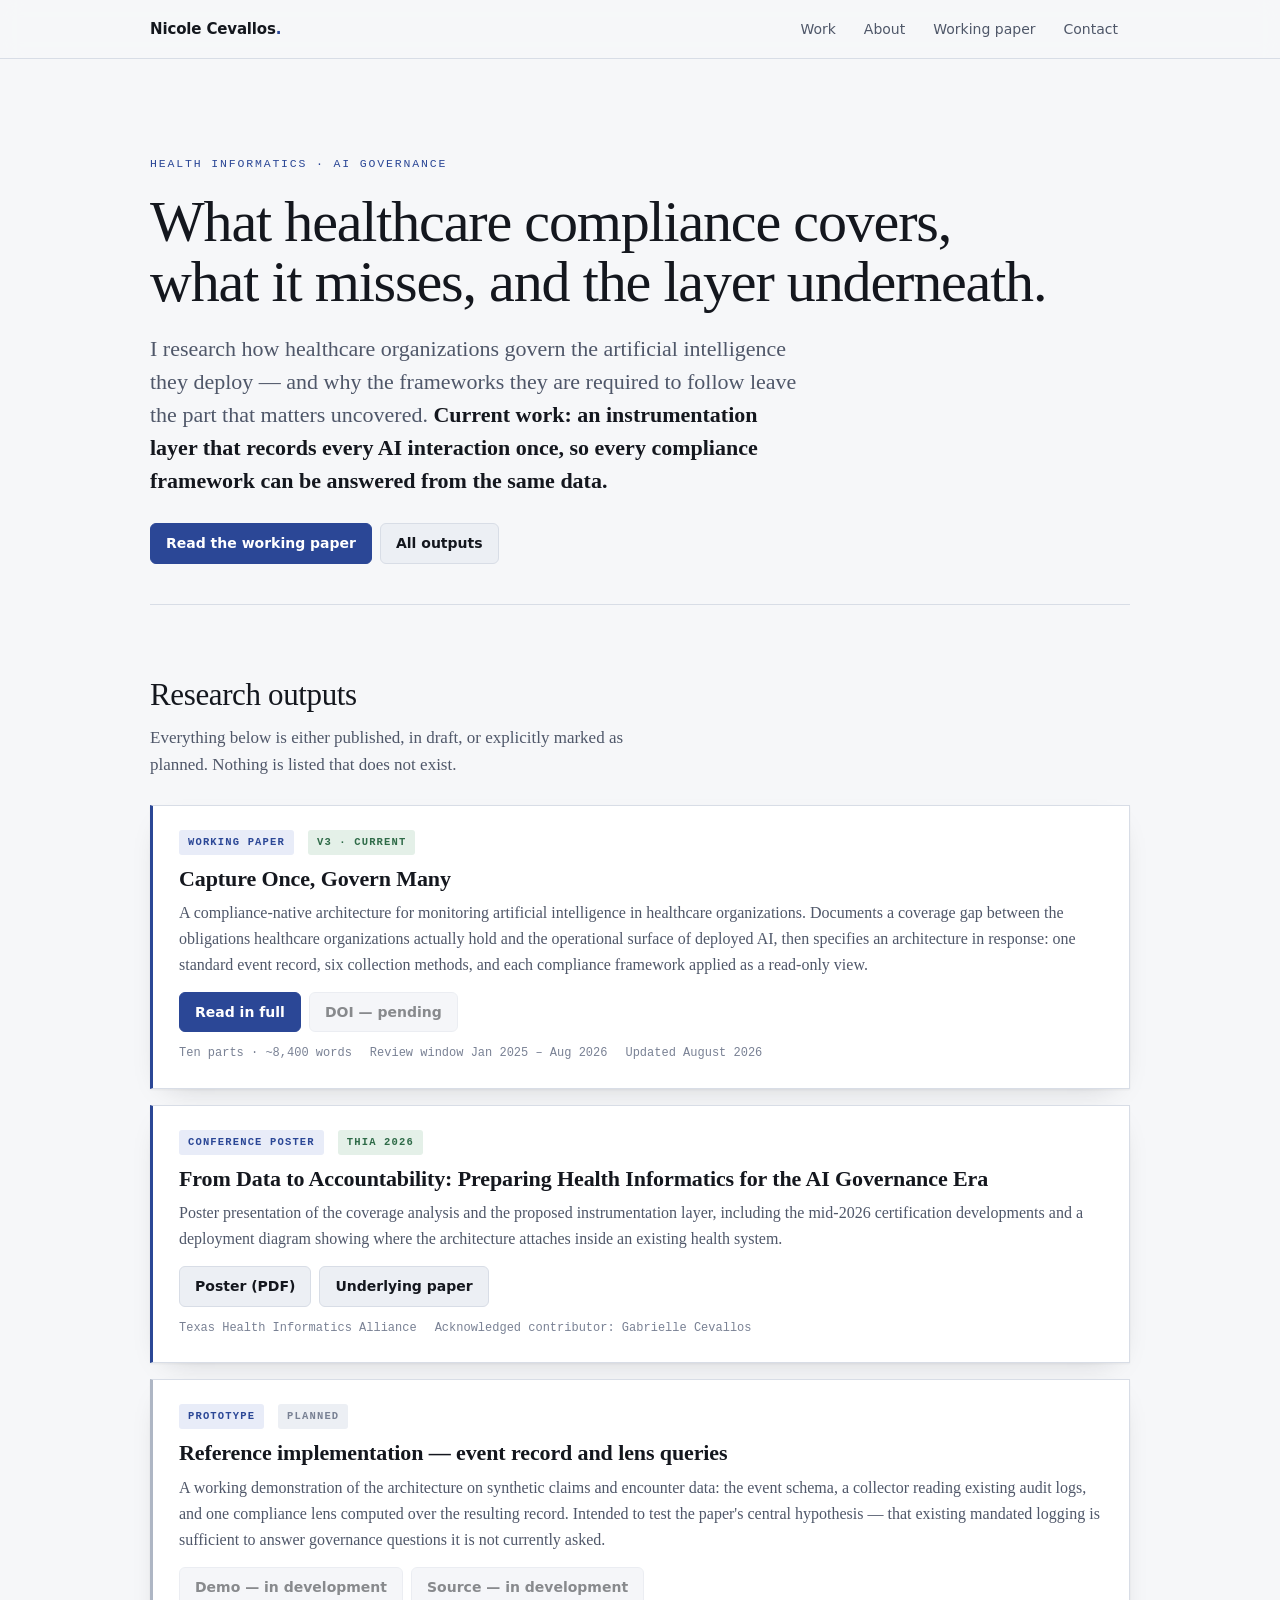
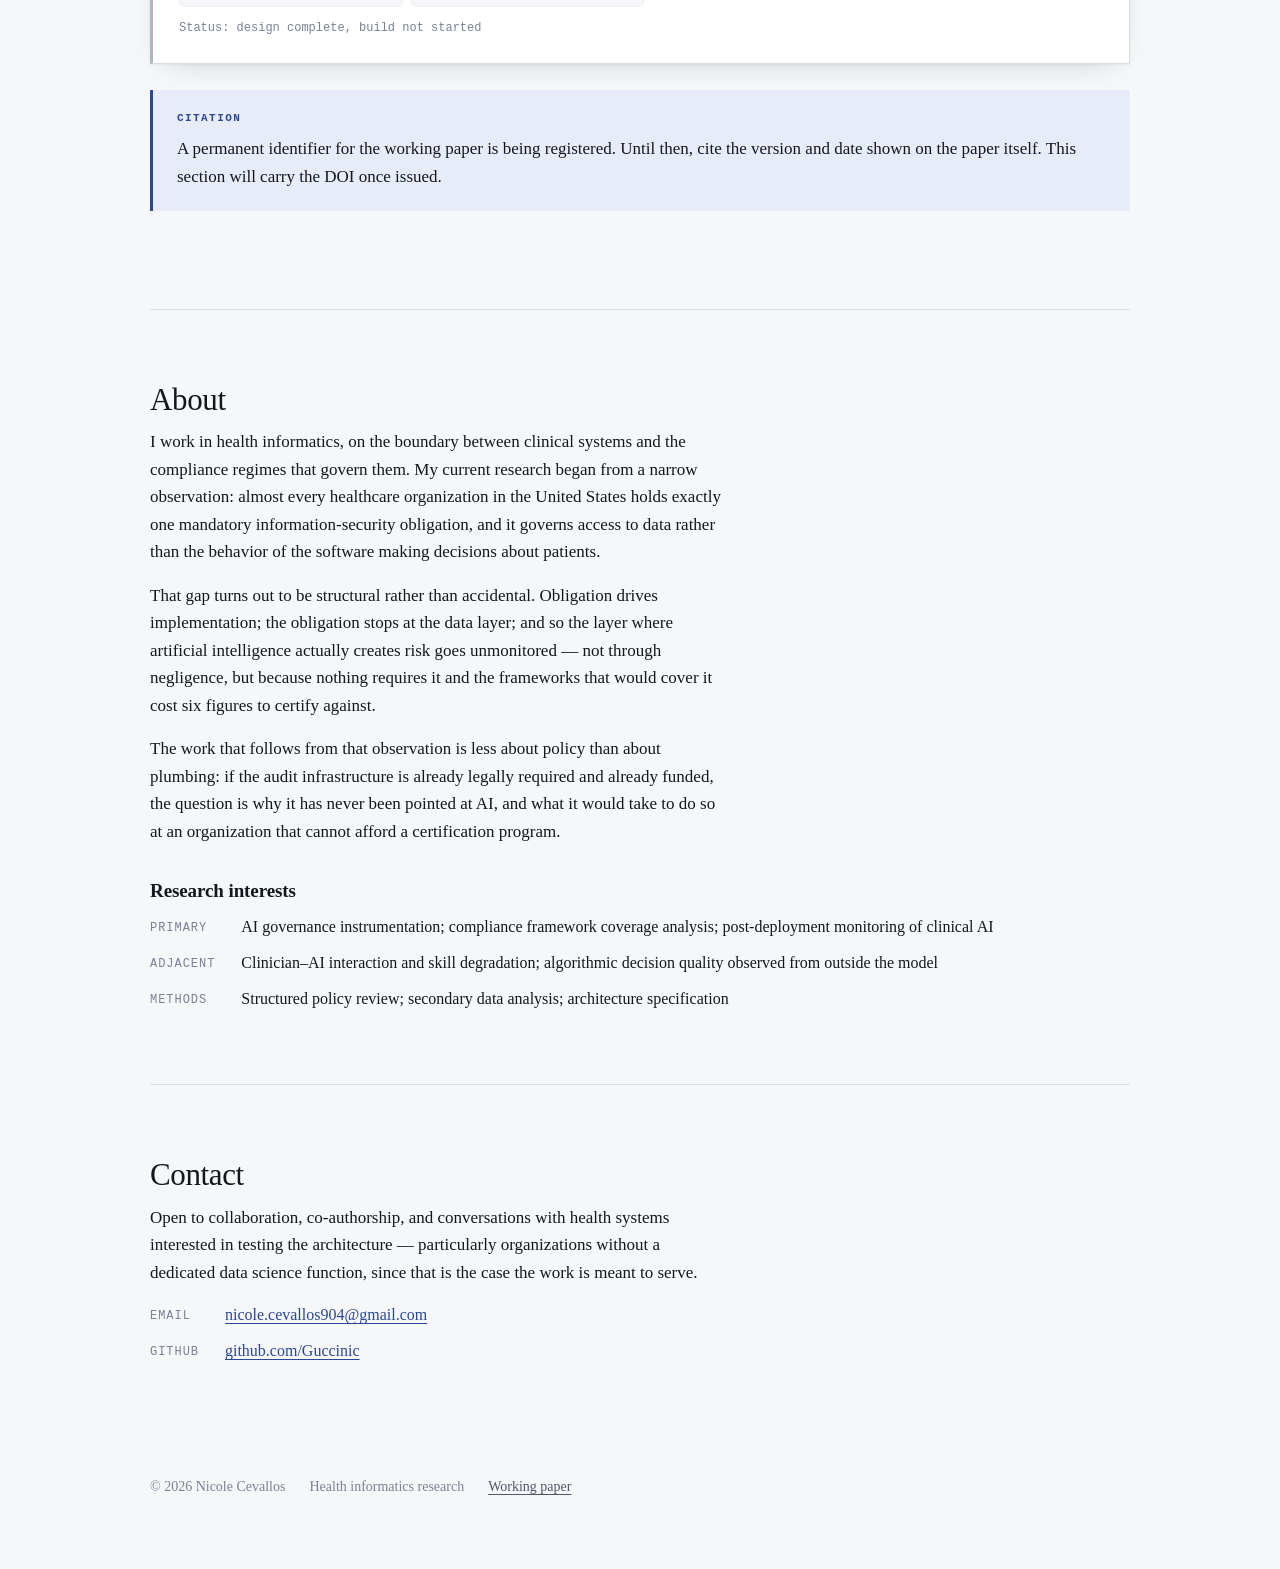
==== index.html @ ccec5ce5 "Research site: profile, working paper, THIA 2026 poster - index.html: profile, research outputs with" ====
<!doctype html>
<html lang="en">
<head>
<meta charset="utf-8">
<meta name="viewport" content="width=device-width,initial-scale=1">
<title>Nicole Cevallos — Health Informatics Research</title>
<meta name="description" content="Health informatics research on AI governance: instrumentation, compliance coverage, and monitoring architecture for healthcare organizations.">
<meta property="og:title" content="Nicole Cevallos — Health Informatics Research">
<meta property="og:description" content="AI governance research: what healthcare compliance frameworks cover, what they miss, and the instrumentation layer underneath them.">
<meta property="og:type" content="website">
<link rel="stylesheet" href="style.css">
<link rel="icon" href="data:image/svg+xml,<svg xmlns='http://www.w3.org/2000/svg' viewBox='0 0 100 100'><text y='.9em' font-size='90'>🔍</text></svg>">
</head>
<body>

<div class="sitenav">
  <div class="inner">
    <a class="brand" href="index.html">Nicole Cevallos<span>.</span></a>
    <nav>
      <a href="#work">Work</a>
      <a href="#about">About</a>
      <a href="capture-once.html">Working paper</a>
      <a href="#contact">Contact</a>
    </nav>
  </div>
</div>

<div class="wrap">

  <header class="masthead">
    <p class="eyebrow">Health Informatics · AI Governance</p>
    <h1>What healthcare compliance covers, what it misses, and the layer underneath.</h1>
    <p class="lede">I research how healthcare organizations govern the artificial intelligence they deploy —
      and why the frameworks they are required to follow leave the part that matters uncovered.
      <strong>Current work: an instrumentation layer that records every AI interaction once, so every
      compliance framework can be answered from the same data.</strong></p>
    <div class="work-links">
      <a class="btn primary" href="capture-once.html">Read the working paper</a>
      <a class="btn" href="#work">All outputs</a>
    </div>
  </header>

  <section id="work">
    <h2>Research outputs</h2>
    <p class="section-note">Everything below is either published, in draft, or explicitly marked as
      planned. Nothing is listed that does not exist.</p>

    <div class="works">

      <article class="work">
        <div class="work-top">
          <span class="chip type">Working paper</span>
          <span class="chip live">v3 · current</span>
        </div>
        <h3>Capture Once, Govern Many</h3>
        <p>A compliance-native architecture for monitoring artificial intelligence in healthcare
          organizations. Documents a coverage gap between the obligations healthcare organizations
          actually hold and the operational surface of deployed AI, then specifies an architecture
          in response: one standard event record, six collection methods, and each compliance
          framework applied as a read-only view.</p>
        <div class="work-links">
          <a class="btn primary" href="capture-once.html">Read in full</a>
          <a class="btn" href="#doi" aria-disabled="true">DOI — pending</a>
        </div>
        <div class="meta">
          <span>Ten parts · ~8,400 words</span>
          <span>Review window Jan 2025 – Aug 2026</span>
          <span>Updated August 2026</span>
        </div>
      </article>

      <article class="work">
        <div class="work-top">
          <span class="chip type">Conference poster</span>
          <span class="chip live">THIA 2026</span>
        </div>
        <h3>From Data to Accountability: Preparing Health Informatics for the AI Governance Era</h3>
        <p>Poster presentation of the coverage analysis and the proposed instrumentation layer,
          including the mid-2026 certification developments and a deployment diagram showing where
          the architecture attaches inside an existing health system.</p>
        <div class="work-links">
          <a class="btn" href="assets/poster.pdf">Poster (PDF)</a>
          <a class="btn" href="capture-once.html">Underlying paper</a>
        </div>
        <div class="meta">
          <span>Texas Health Informatics Alliance</span>
          <span>Acknowledged contributor: Gabrielle Cevallos</span>
        </div>
      </article>

      <article class="work pending">
        <div class="work-top">
          <span class="chip type">Prototype</span>
          <span class="chip soon">Planned</span>
        </div>
        <h3>Reference implementation — event record and lens queries</h3>
        <p>A working demonstration of the architecture on synthetic claims and encounter data: the
          event schema, a collector reading existing audit logs, and one compliance lens computed
          over the resulting record. Intended to test the paper's central hypothesis — that existing
          mandated logging is sufficient to answer governance questions it is not currently asked.</p>
        <div class="work-links">
          <a class="btn" href="#" aria-disabled="true">Demo — in development</a>
          <a class="btn" href="#" aria-disabled="true">Source — in development</a>
        </div>
        <div class="meta"><span>Status: design complete, build not started</span></div>
      </article>

    </div>

    <div class="note" id="doi">
      <span class="label">Citation</span>
      <p>A permanent identifier for the working paper is being registered. Until then, cite the
        version and date shown on the paper itself. This section will carry the DOI once issued.</p>
    </div>
  </section>

  <section id="about">
    <h2>About</h2>
    <div class="col">
      <p>I work in health informatics, on the boundary between clinical systems and the compliance
        regimes that govern them. My current research began from a narrow observation: almost every
        healthcare organization in the United States holds exactly one mandatory information-security
        obligation, and it governs access to data rather than the behavior of the software making
        decisions about patients.</p>
      <p>That gap turns out to be structural rather than accidental. Obligation drives implementation;
        the obligation stops at the data layer; and so the layer where artificial intelligence actually
        creates risk goes unmonitored — not through negligence, but because nothing requires it and
        the frameworks that would cover it cost six figures to certify against.</p>
      <p>The work that follows from that observation is less about policy than about plumbing: if the
        audit infrastructure is already legally required and already funded, the question is why it
        has never been pointed at AI, and what it would take to do so at an organization that cannot
        afford a certification program.</p>
    </div>

    <h3>Research interests</h3>
    <dl class="kv">
      <dt>Primary</dt>
      <dd>AI governance instrumentation; compliance framework coverage analysis; post-deployment monitoring of clinical AI</dd>
      <dt>Adjacent</dt>
      <dd>Clinician–AI interaction and skill degradation; algorithmic decision quality observed from outside the model</dd>
      <dt>Methods</dt>
      <dd>Structured policy review; secondary data analysis; architecture specification</dd>
    </dl>
  </section>

  <section id="contact">
    <h2>Contact</h2>
    <div class="col">
      <p>Open to collaboration, co-authorship, and conversations with health systems interested in
        testing the architecture — particularly organizations without a dedicated data science
        function, since that is the case the work is meant to serve.</p>
    </div>
    <dl class="kv">
      <dt>Email</dt><dd><a href="mailto:nicole.cevallos904@gmail.com">nicole.cevallos904@gmail.com</a></dd>
      <dt>GitHub</dt><dd><a href="https://github.com/Guccinic">github.com/Guccinic</a></dd>
      
    </dl>
  </section>

</div>

<footer class="site">
  <div class="wrap inner">
    <span>© 2026 Nicole Cevallos</span>
    <span>Health informatics research</span>
    <span><a href="capture-once.html">Working paper</a></span>
  </div>
</footer>

</body>
</html>
---- style.css ----
/* Nicole Cevallos — research site. Shared shell + tokens. */
:root {
  --paper:#f6f7f9; --surface:#ffffff; --surface-2:#eceff4;
  --rule:#d8dde6; --rule-2:#aeb6c4;
  --text:#14171e; --text-2:#4f5769; --text-3:#798194;
  --accent:#2b4796; --accent-soft:#e8ecf8; --accent-deep:#16264f;
  --ok:#2f6b48; --ok-soft:#e4f0e8;
  --warn:#8e6218; --warn-soft:#fbf2e0;
  --shadow:0 1px 2px rgba(20,23,30,.05), 0 10px 30px -18px rgba(20,23,30,.28);
  --serif:Georgia,"Iowan Old Style","Times New Roman",serif;
  --sans:system-ui,-apple-system,"Segoe UI",Helvetica,Arial,sans-serif;
  --mono:ui-monospace,SFMono-Regular,"SF Mono",Menlo,Consolas,monospace;
}
@media (prefers-color-scheme:dark){
  :root:not([data-theme="light"]){
    --paper:#0f1218; --surface:#161a22; --surface-2:#1d222c;
    --rule:#2a313d; --rule-2:#454e5e;
    --text:#e3e7ee; --text-2:#a6aebd; --text-3:#7c8598;
    --accent:#7f9bec; --accent-soft:#182238; --accent-deep:#c3d0ec;
    --ok:#6cb98a; --ok-soft:#16281d;
    --warn:#d6a343; --warn-soft:#2a2113;
    --shadow:0 1px 2px rgba(0,0,0,.5), 0 10px 30px -18px rgba(0,0,0,.8);
  }
}
:root[data-theme="dark"]{
  --paper:#0f1218; --surface:#161a22; --surface-2:#1d222c;
  --rule:#2a313d; --rule-2:#454e5e;
  --text:#e3e7ee; --text-2:#a6aebd; --text-3:#7c8598;
  --accent:#7f9bec; --accent-soft:#182238; --accent-deep:#c3d0ec;
  --ok:#6cb98a; --ok-soft:#16281d;
  --warn:#d6a343; --warn-soft:#2a2113;
  --shadow:0 1px 2px rgba(0,0,0,.5), 0 10px 30px -18px rgba(0,0,0,.8);
}
:root[data-theme="light"]{
  --paper:#f6f7f9; --surface:#ffffff; --surface-2:#eceff4;
  --rule:#d8dde6; --rule-2:#aeb6c4;
  --text:#14171e; --text-2:#4f5769; --text-3:#798194;
  --accent:#2b4796; --accent-soft:#e8ecf8; --accent-deep:#16264f;
}

*{box-sizing:border-box}
html{scroll-behavior:smooth}
body{
  margin:0; background:var(--paper); color:var(--text);
  font-family:var(--serif); font-size:17px; line-height:1.62;
  -webkit-font-smoothing:antialiased;
}
.wrap{max-width:1060px;margin:0 auto;padding:0 clamp(20px,5vw,40px)}
.col{max-width:68ch}

/* ---------- site nav ---------- */
.sitenav{
  position:sticky; top:0; z-index:50;
  background:color-mix(in srgb, var(--paper) 88%, transparent);
  backdrop-filter:saturate(180%) blur(10px);
  border-bottom:1px solid var(--rule);
}
.sitenav .inner{
  max-width:1060px;margin:0 auto;padding:0 clamp(20px,5vw,40px);
  display:flex;align-items:center;gap:8px;height:58px;
}
.sitenav a.brand{
  font-family:var(--sans); font-weight:700; font-size:15px; letter-spacing:-.01em;
  color:var(--text); text-decoration:none; margin-right:auto;
}
.sitenav a.brand span{color:var(--accent)}
.sitenav nav{display:flex;gap:4px;flex-wrap:wrap}
.sitenav nav a{
  font-family:var(--sans); font-size:14px; color:var(--text-2);
  text-decoration:none; padding:7px 12px; border-radius:6px;
}
.sitenav nav a:hover{color:var(--accent); background:var(--accent-soft)}
.sitenav nav a[aria-current="page"]{color:var(--accent); font-weight:600; background:var(--accent-soft)}

/* ---------- masthead ---------- */
.masthead{padding:clamp(48px,9vw,96px) 0 40px; border-bottom:1px solid var(--rule)}
.eyebrow{
  font-family:var(--mono); font-size:11.5px; letter-spacing:.16em;
  text-transform:uppercase; color:var(--accent); margin:0 0 18px;
}
h1{
  font-size:clamp(34px,6vw,58px); line-height:1.04; margin:0 0 20px;
  font-weight:400; letter-spacing:-.02em; text-wrap:balance;
}
.lede{font-size:clamp(18px,2.3vw,22px); color:var(--text-2); max-width:60ch; margin:0 0 26px; line-height:1.5}
.lede strong{color:var(--text); font-weight:700}

/* ---------- sections ---------- */
section{padding:clamp(44px,7vw,72px) 0; border-bottom:1px solid var(--rule)}
section:last-of-type{border-bottom:0}
h2{
  font-size:clamp(23px,3.2vw,31px); line-height:1.18; font-weight:400;
  letter-spacing:-.012em; margin:0 0 10px; text-wrap:balance;
}
h3{font-size:19px; font-weight:700; margin:30px 0 8px; letter-spacing:-.005em}
p{margin:0 0 16px}
a{color:var(--accent); text-underline-offset:3px}
a:focus-visible,button:focus-visible{outline:2px solid var(--accent);outline-offset:3px;border-radius:3px}
.section-note{color:var(--text-2); max-width:62ch; margin:0 0 26px}

/* ---------- work cards ---------- */
.works{display:grid; gap:16px}
.work{
  background:var(--surface); border:1px solid var(--rule);
  border-left:3px solid var(--accent);
  padding:24px 26px; box-shadow:var(--shadow);
}
.work.pending{border-left-color:var(--rule-2)}
.work-top{display:flex;flex-wrap:wrap;gap:10px 14px;align-items:center;margin-bottom:10px}
.chip{
  font-family:var(--mono); font-size:10.5px; letter-spacing:.11em; text-transform:uppercase;
  padding:4px 9px; border-radius:3px; font-weight:700;
}
.chip.live{background:var(--ok-soft); color:var(--ok)}
.chip.draft{background:var(--warn-soft); color:var(--warn)}
.chip.soon{background:var(--surface-2); color:var(--text-3)}
.chip.type{background:var(--accent-soft); color:var(--accent)}
.work h3{margin:0 0 8px; font-size:22px; font-weight:700; line-height:1.25}
.work p{font-size:16px; color:var(--text-2); margin:0 0 14px}
.work-links{display:flex;flex-wrap:wrap;gap:8px}
.btn{
  font-family:var(--sans); font-size:14px; font-weight:600; text-decoration:none;
  padding:8px 15px; border-radius:6px; border:1px solid var(--rule);
  color:var(--text); background:var(--surface-2); display:inline-block;
}
.btn:hover{border-color:var(--accent); color:var(--accent)}
.btn.primary{background:var(--accent); color:#fff; border-color:var(--accent)}
.btn.primary:hover{opacity:.9; color:#fff}
.btn[aria-disabled="true"]{opacity:.5; pointer-events:none}
.meta{
  font-family:var(--mono); font-size:12px; color:var(--text-3);
  margin-top:12px; display:flex; flex-wrap:wrap; gap:6px 18px;
}

/* ---------- callout ---------- */
.note{
  background:var(--accent-soft); border-left:3px solid var(--accent);
  padding:20px 24px; margin:26px 0;
}
.note :last-child{margin-bottom:0}
.note .label{
  font-family:var(--mono); font-size:11px; letter-spacing:.13em; text-transform:uppercase;
  color:var(--accent); font-weight:700; display:block; margin-bottom:8px;
}

/* ---------- key-value list ---------- */
.kv{display:grid; grid-template-columns:auto 1fr; gap:10px 26px; font-size:16px; margin:0}
.kv dt{font-family:var(--mono); font-size:12px; letter-spacing:.08em; text-transform:uppercase; color:var(--text-3); padding-top:5px}
.kv dd{margin:0; color:var(--text)}
@media(max-width:560px){.kv{grid-template-columns:1fr; gap:2px 0}.kv dd{margin-bottom:12px}}

/* ---------- footer ---------- */
footer.site{padding:40px 0 70px; color:var(--text-3); font-size:14px}
footer.site .inner{display:flex;flex-wrap:wrap;gap:10px 24px;align-items:baseline}
footer.site a{color:var(--text-2)}

/* ---------- reading page ---------- */
.doc h2{margin-top:38px}
.doc ul{padding-left:22px}
.doc li{margin-bottom:7px}
@media (prefers-reduced-motion:reduce){html{scroll-behavior:auto}*{animation:none!important;transition:none!important}}
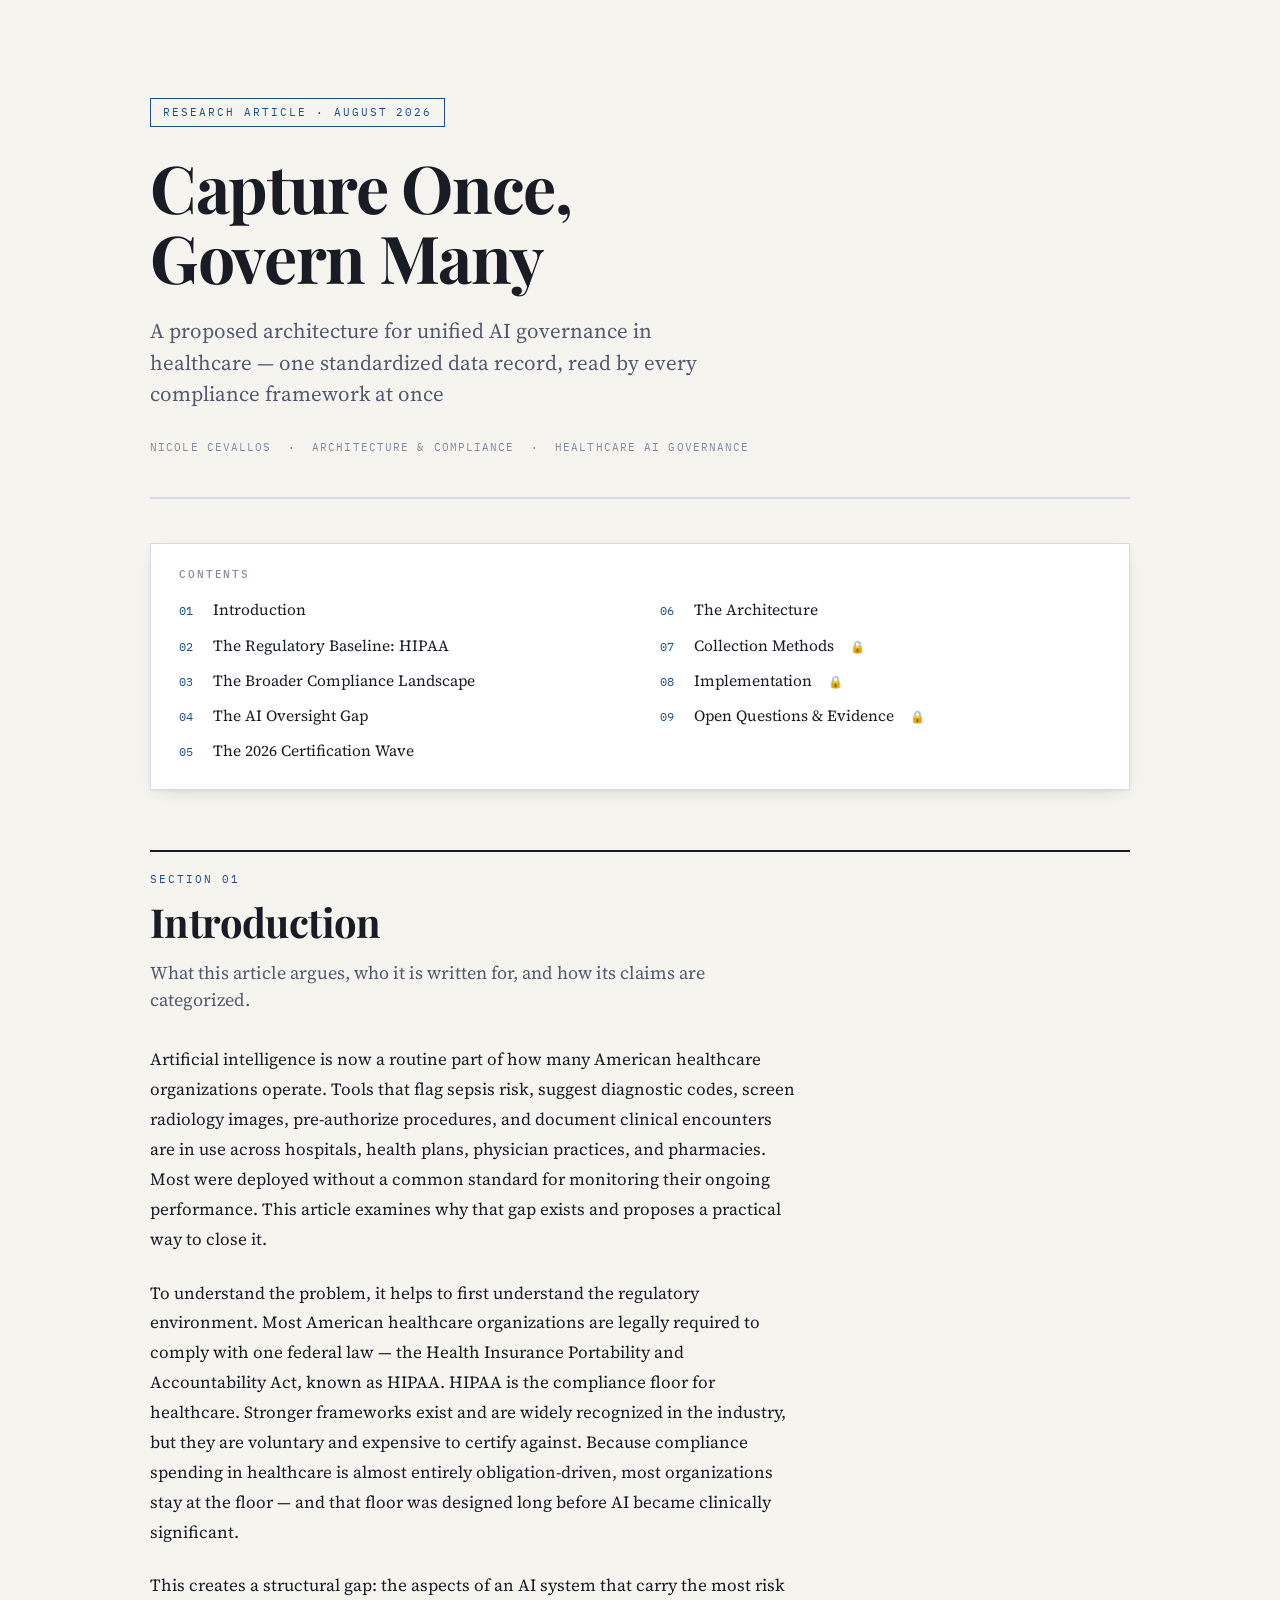
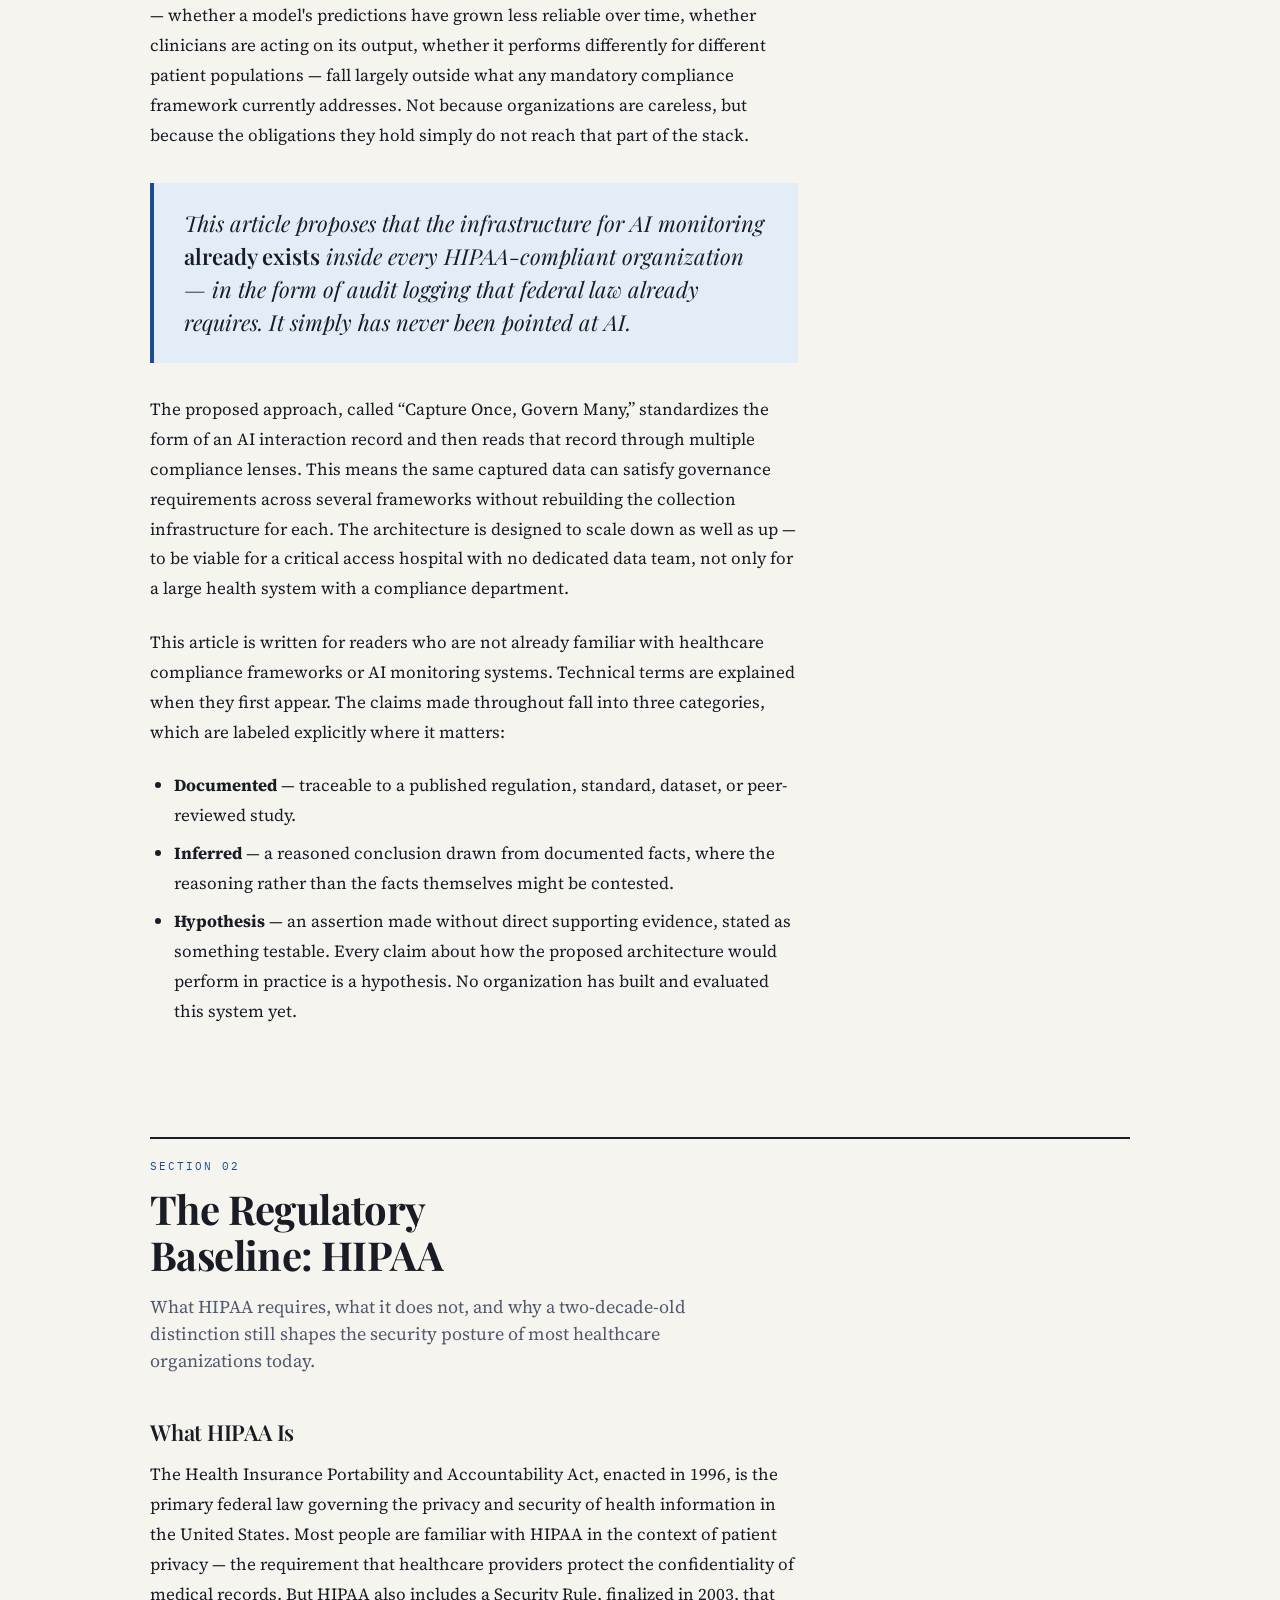
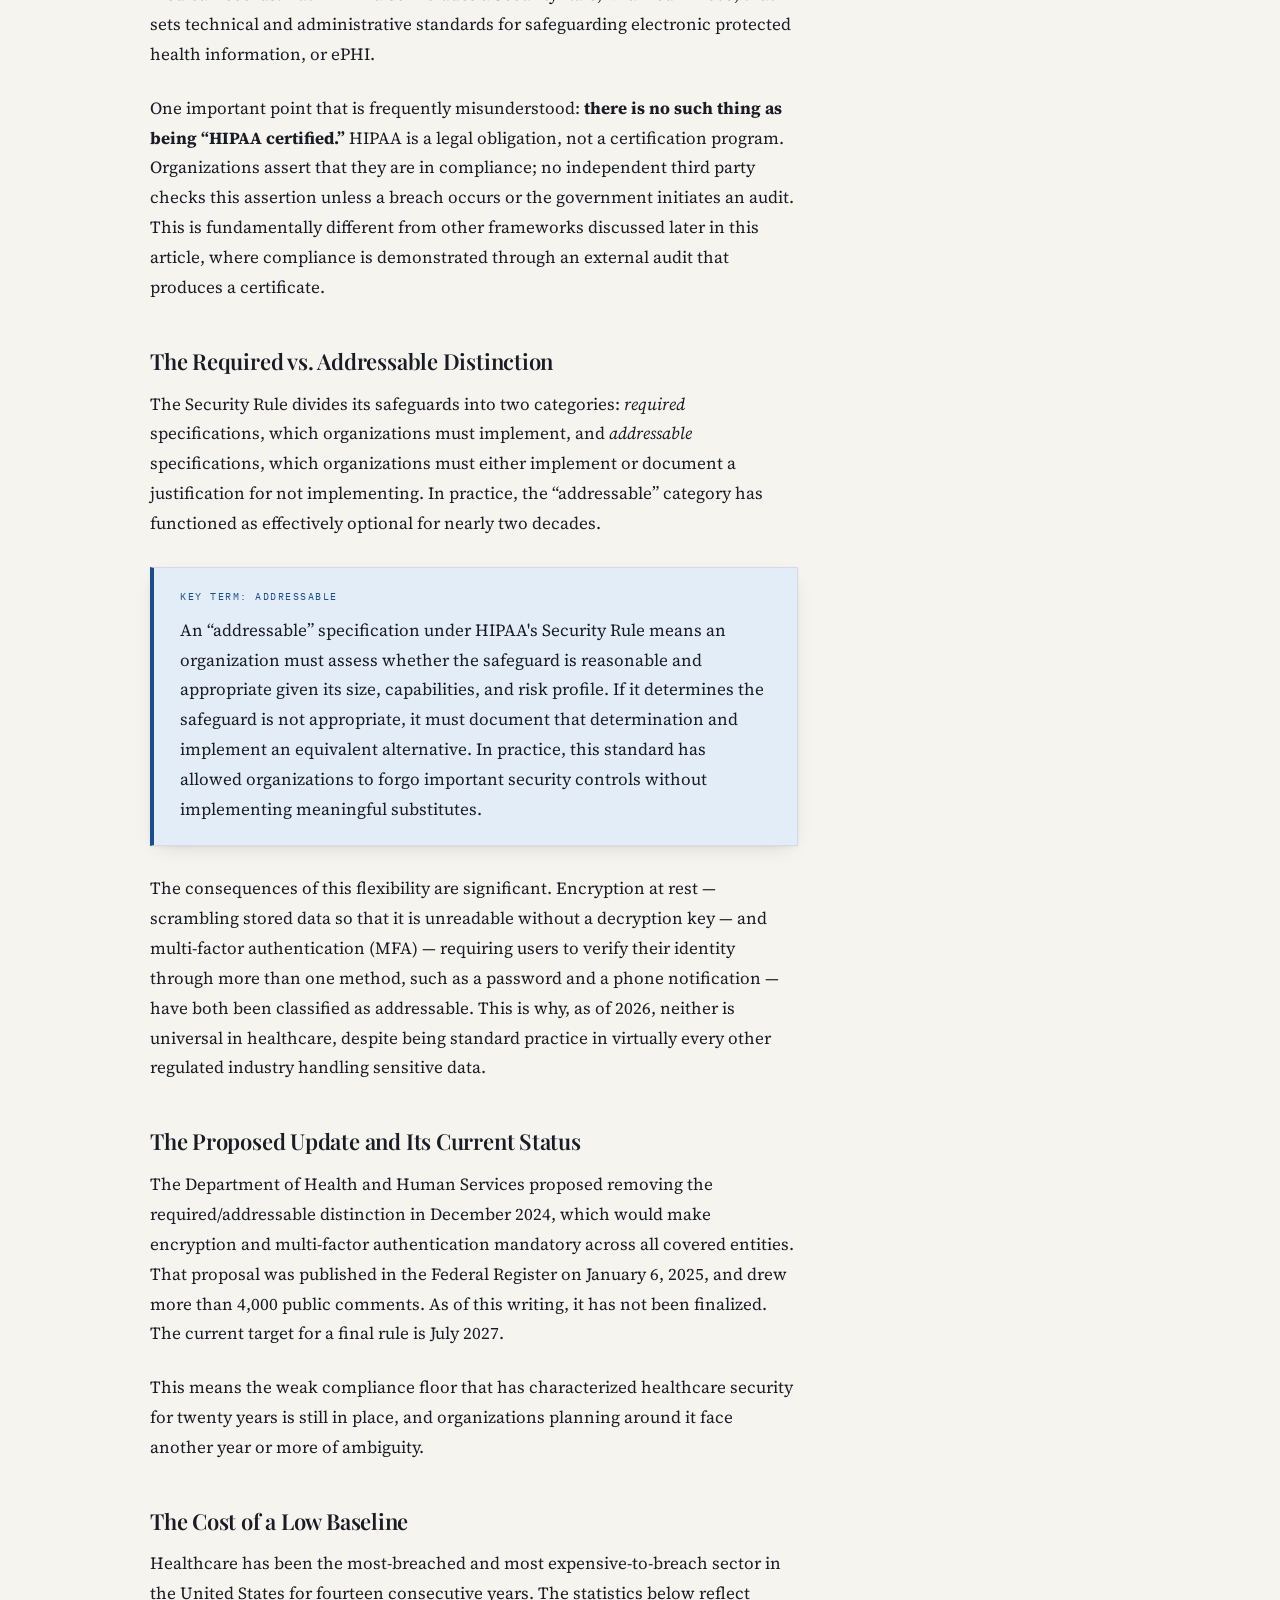
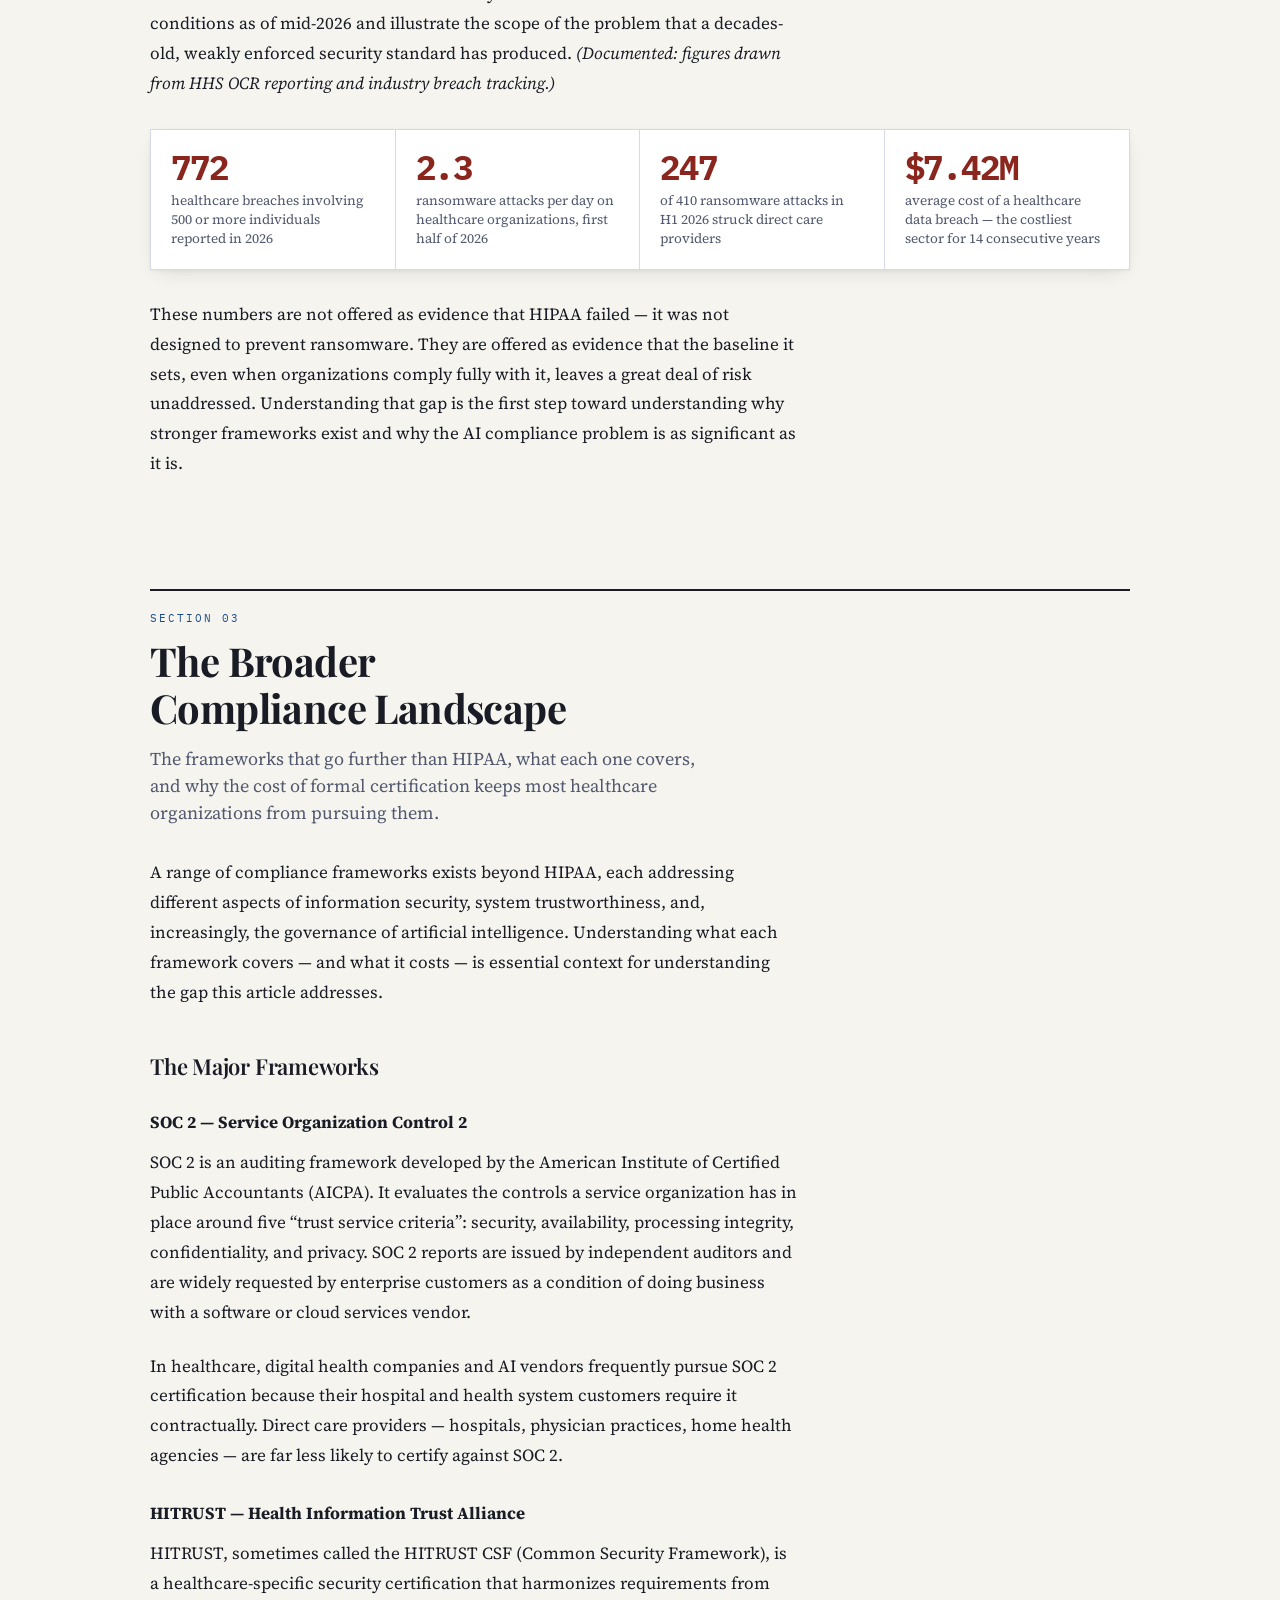
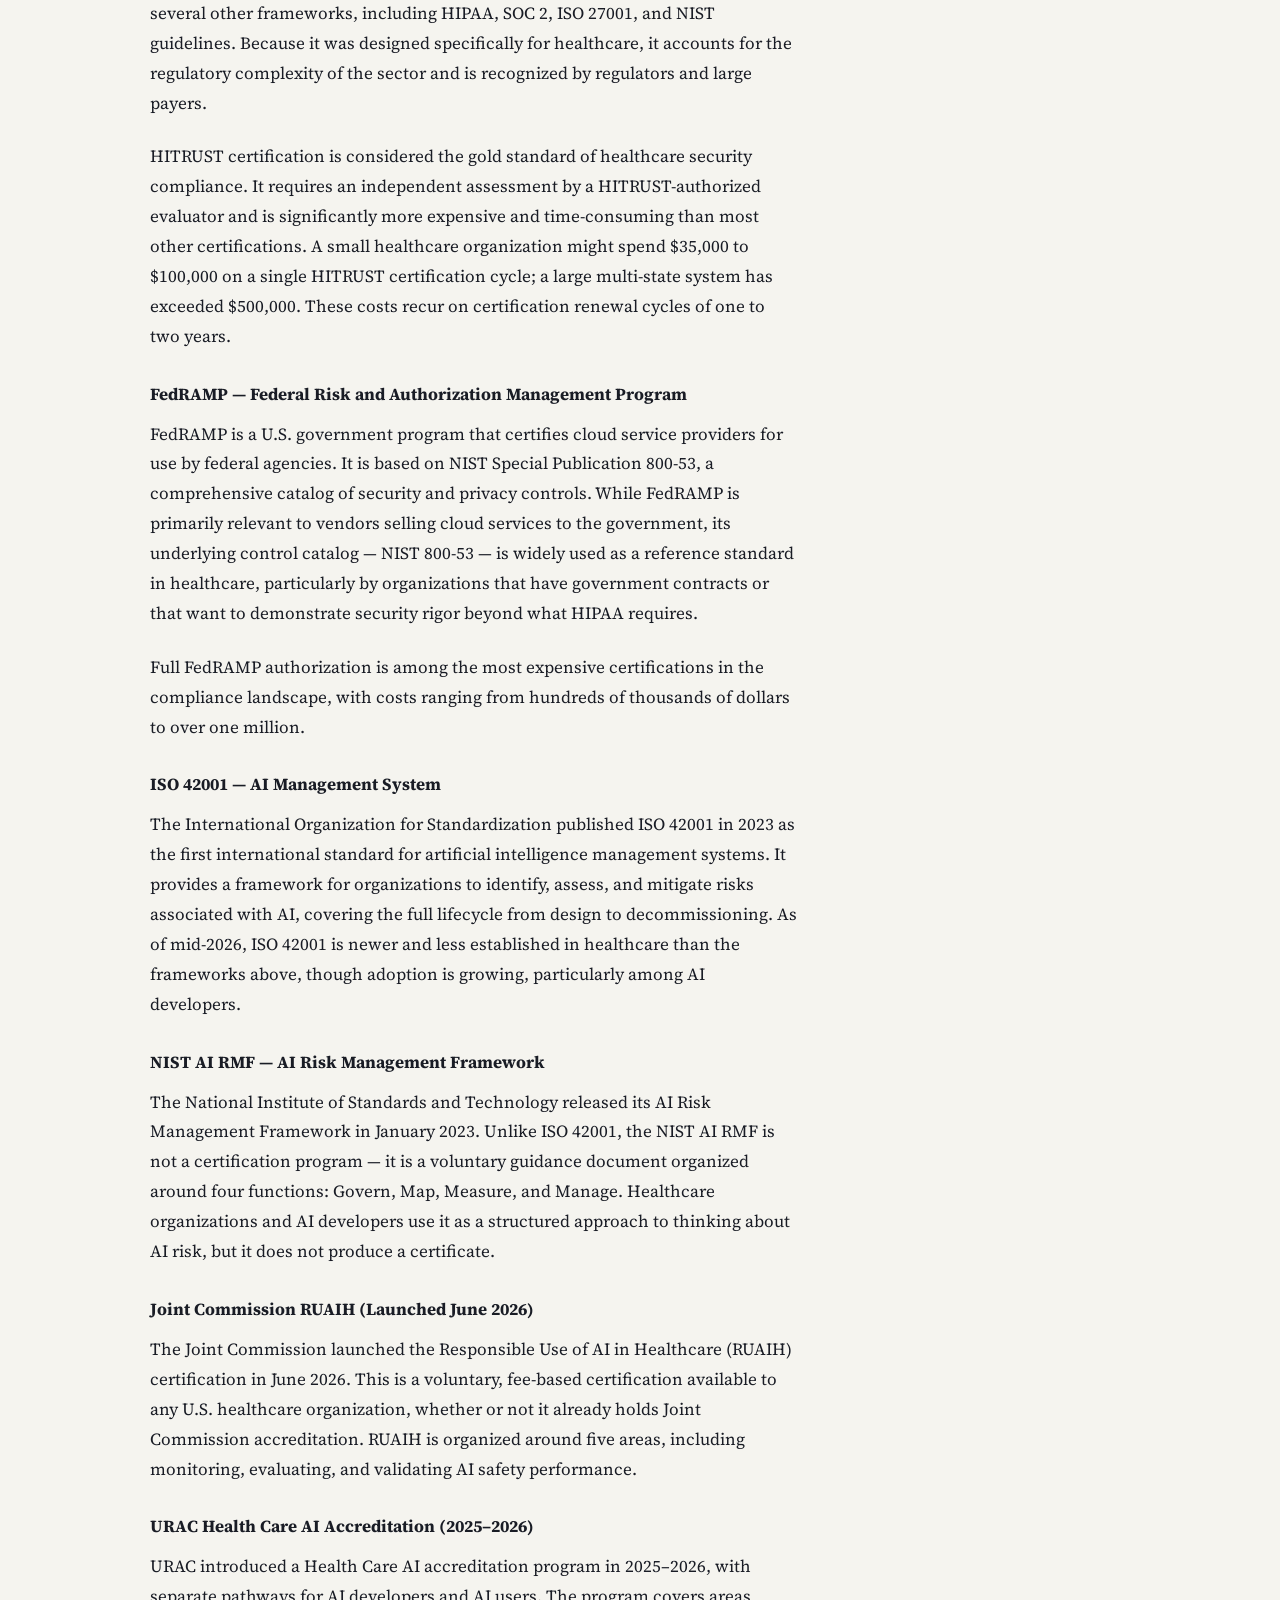
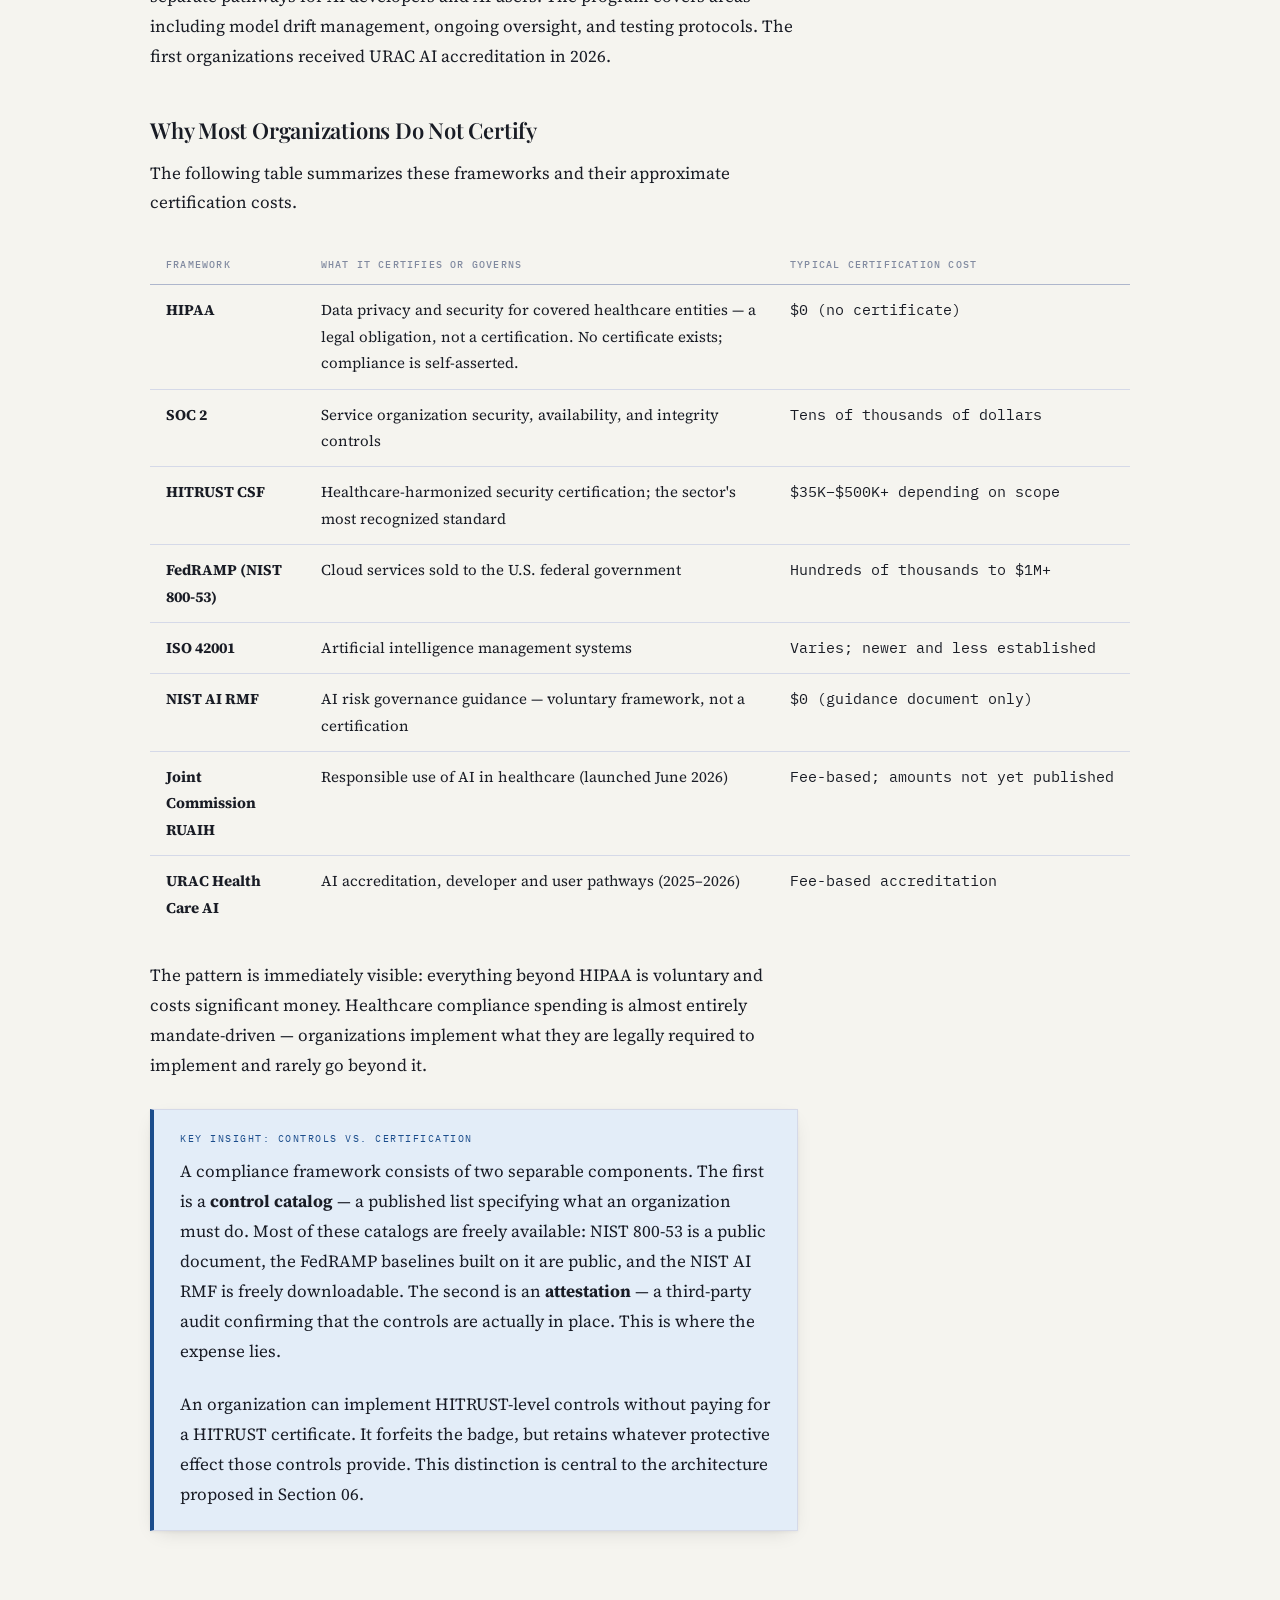
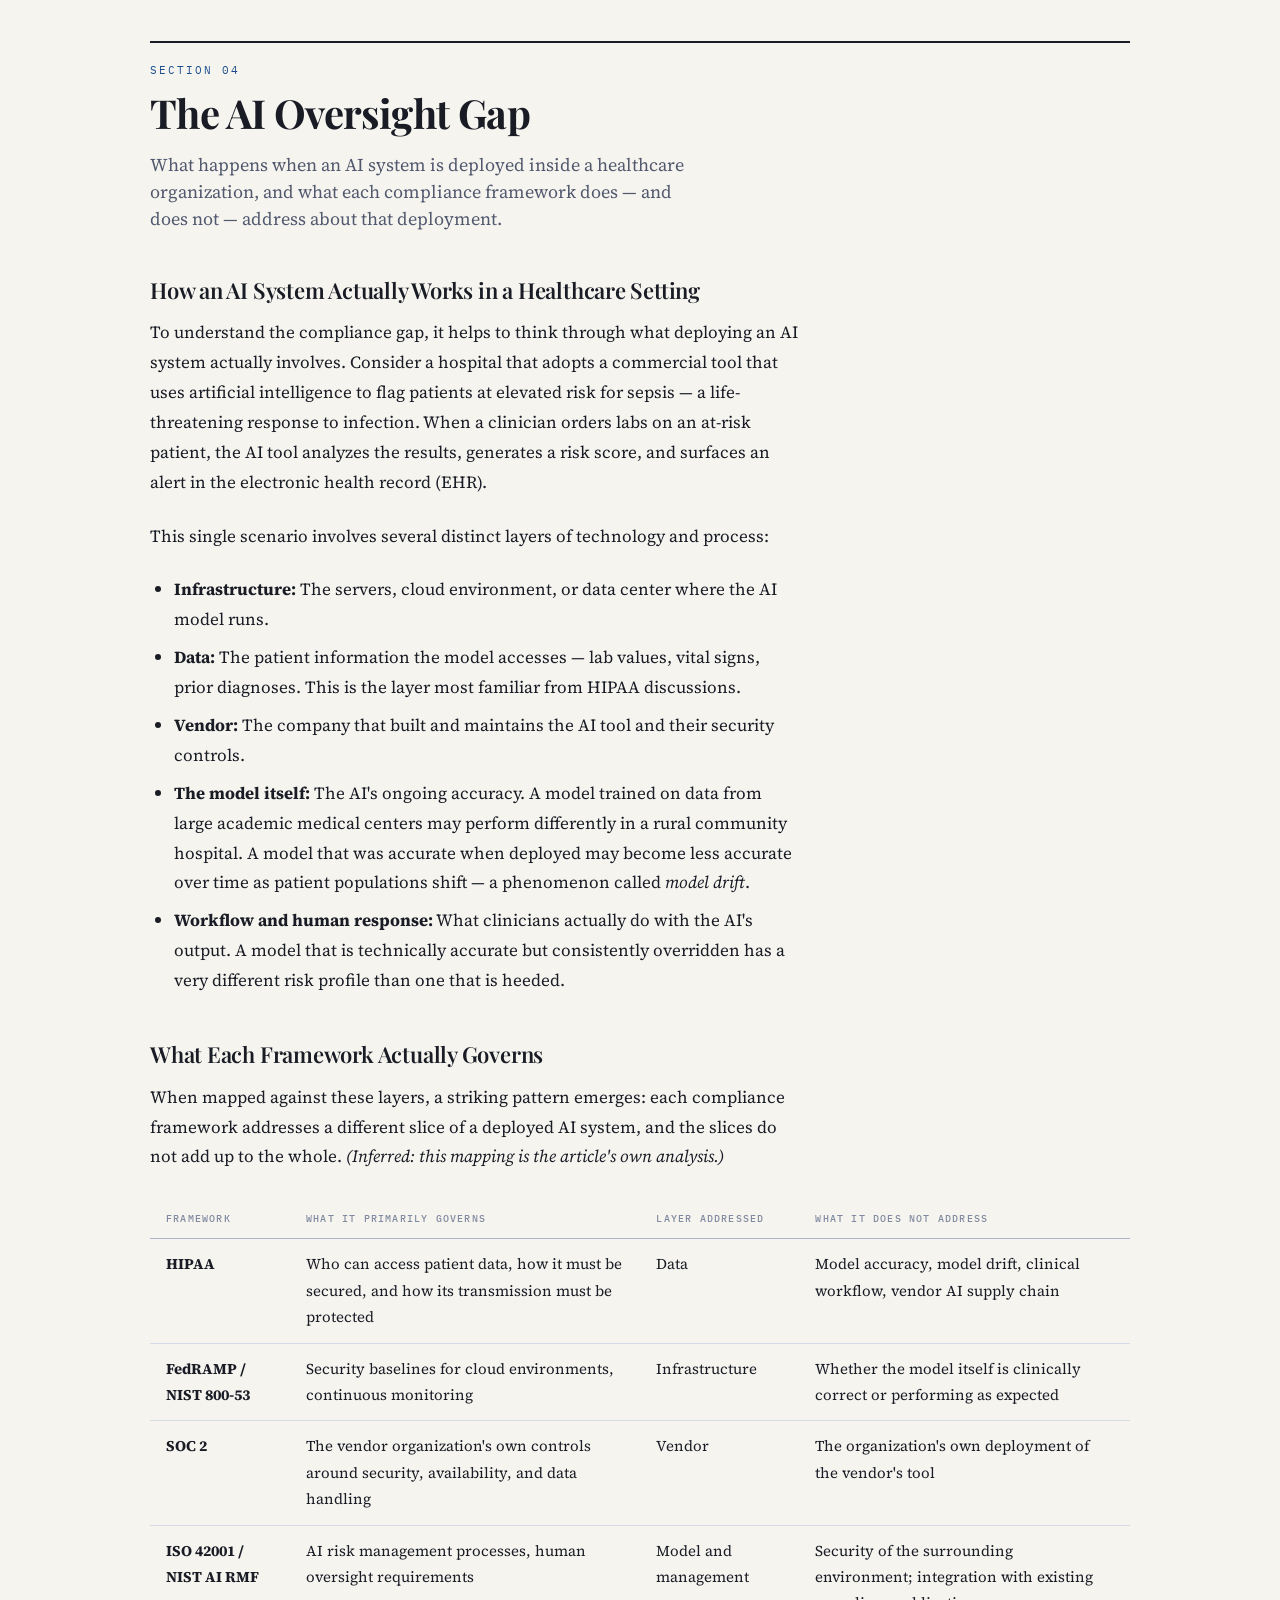
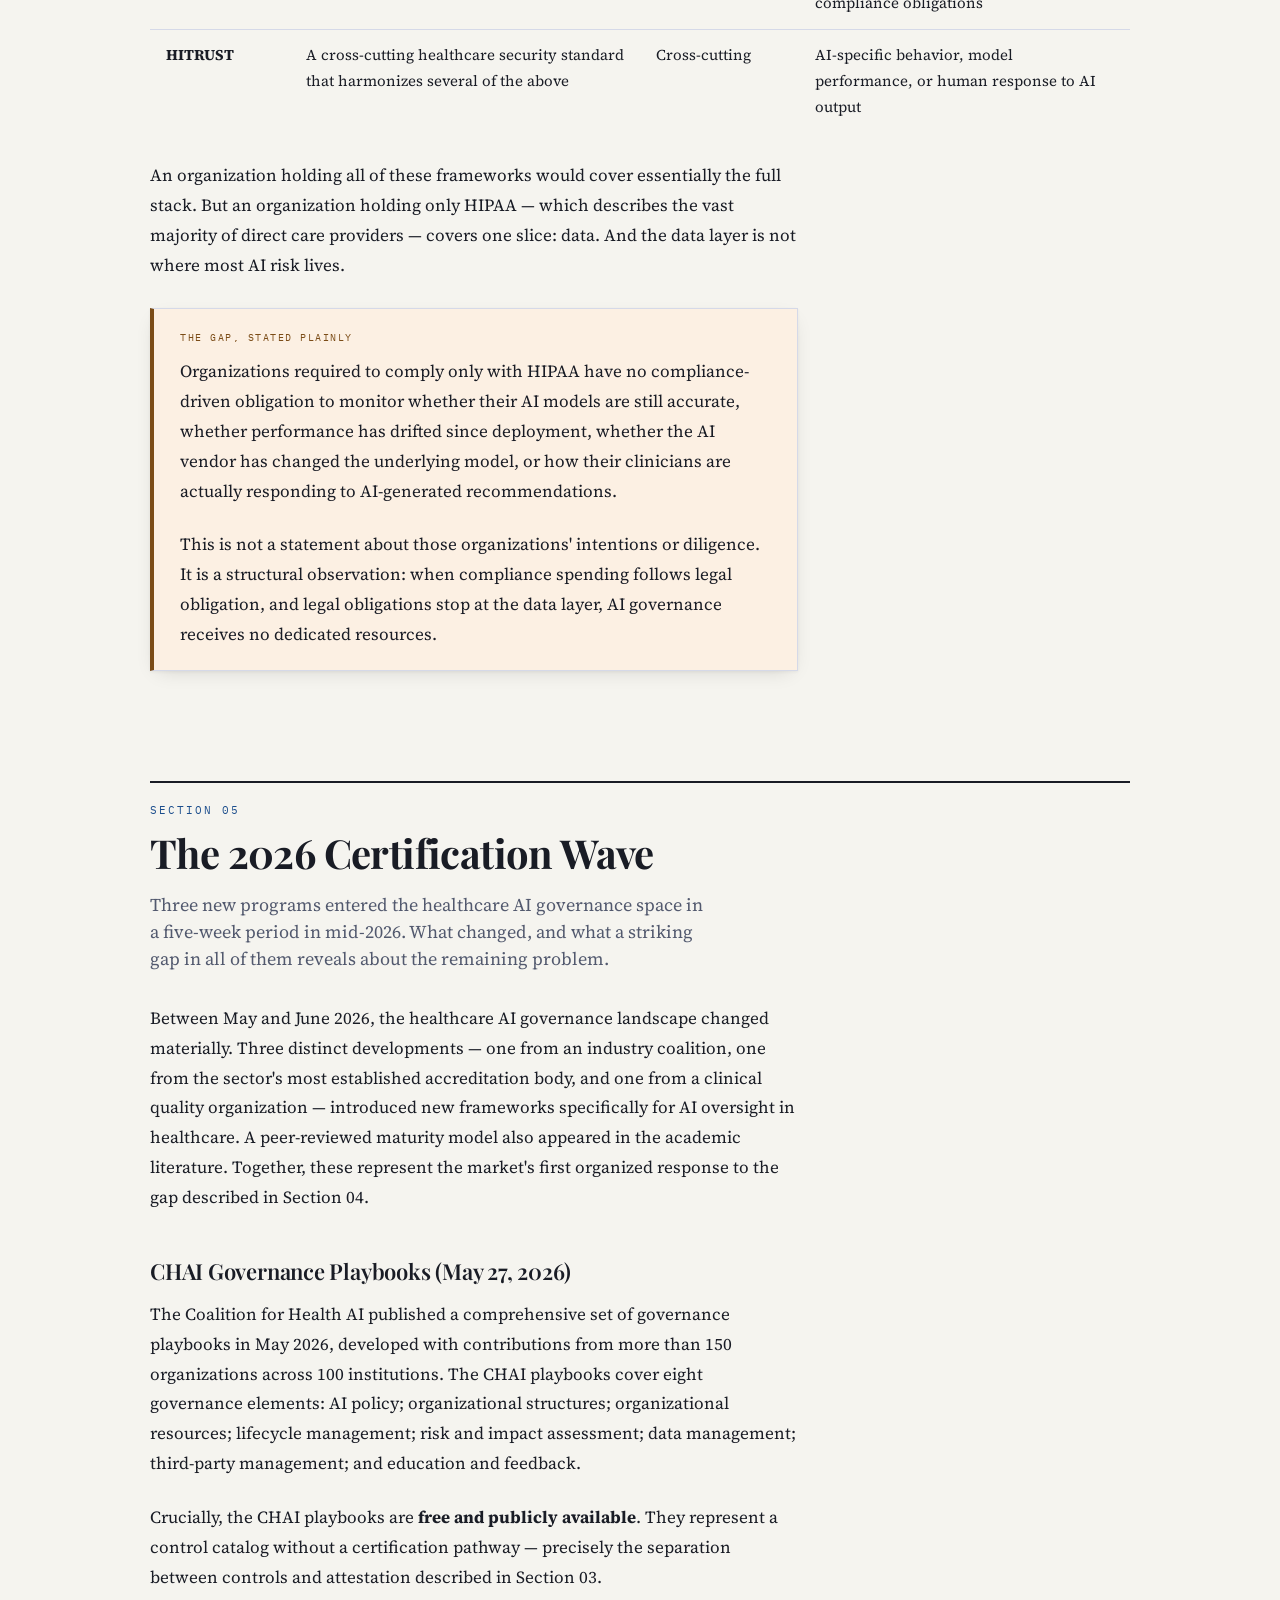
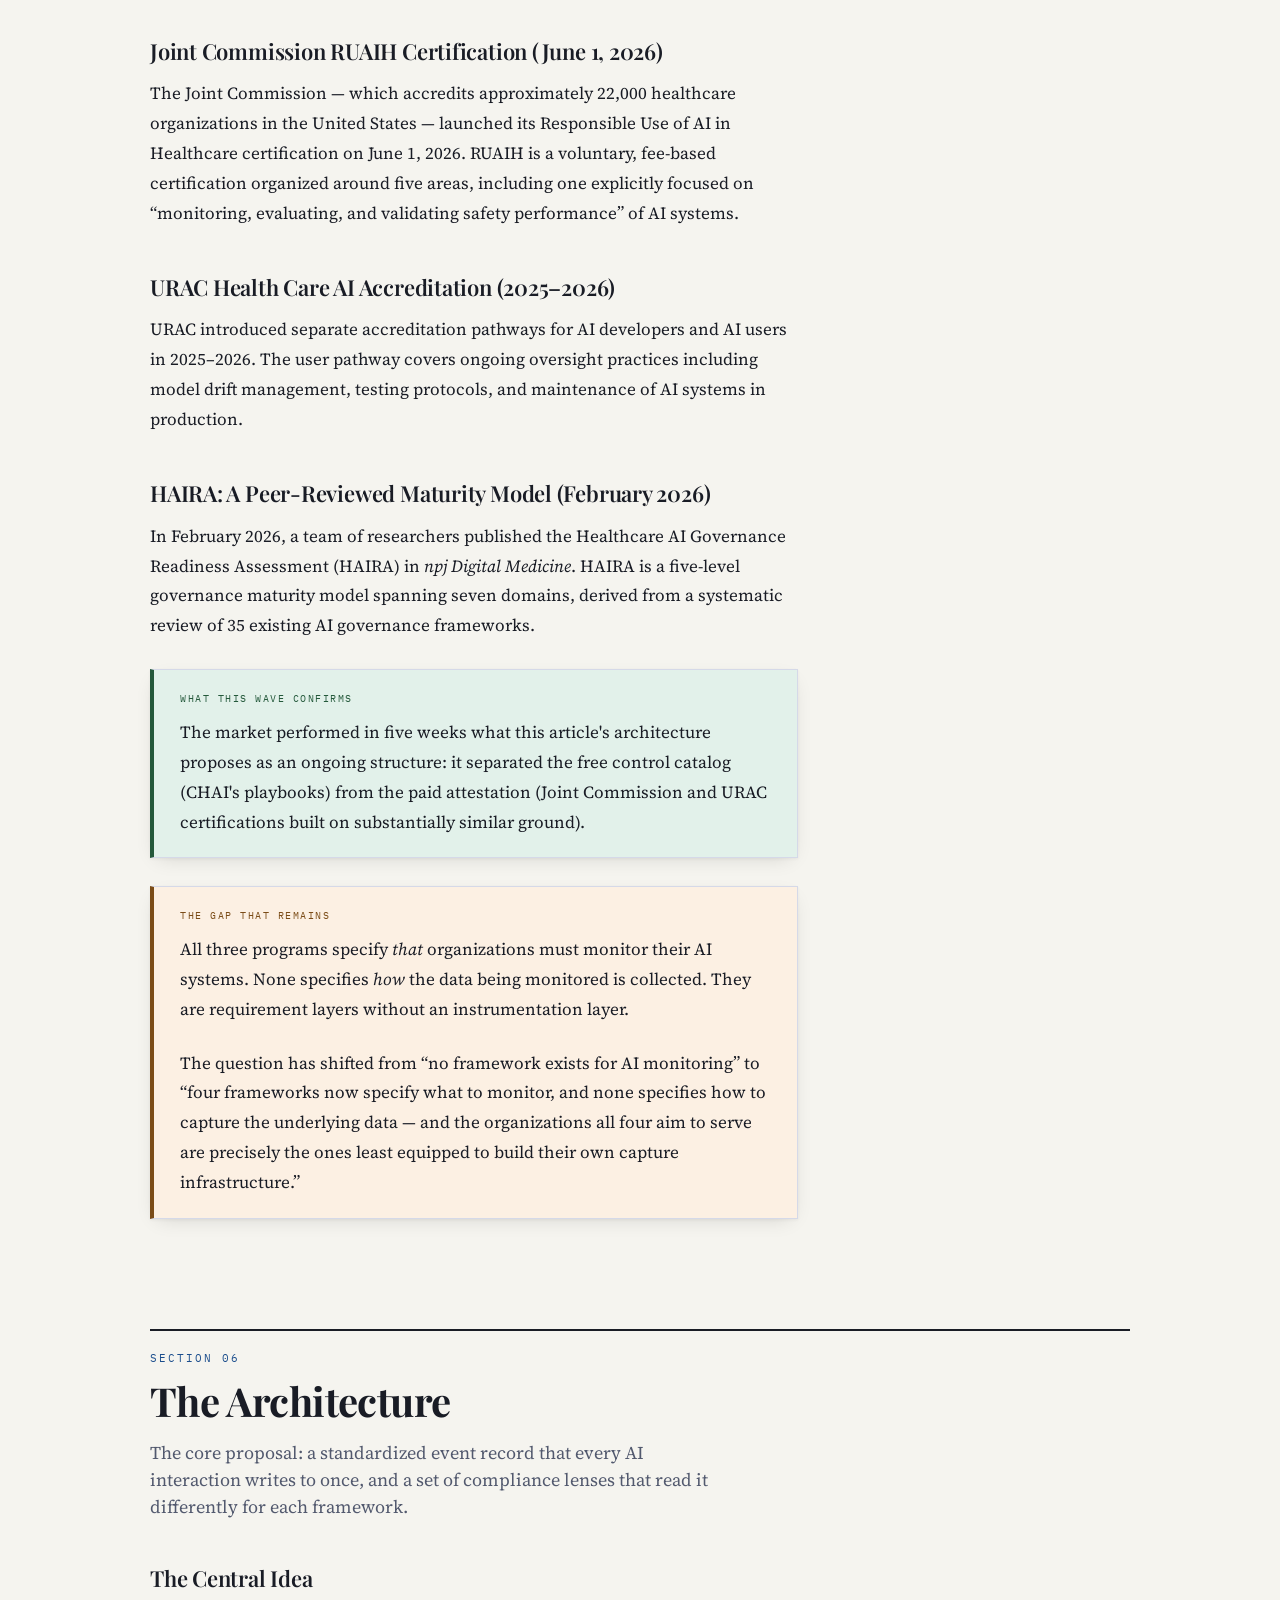
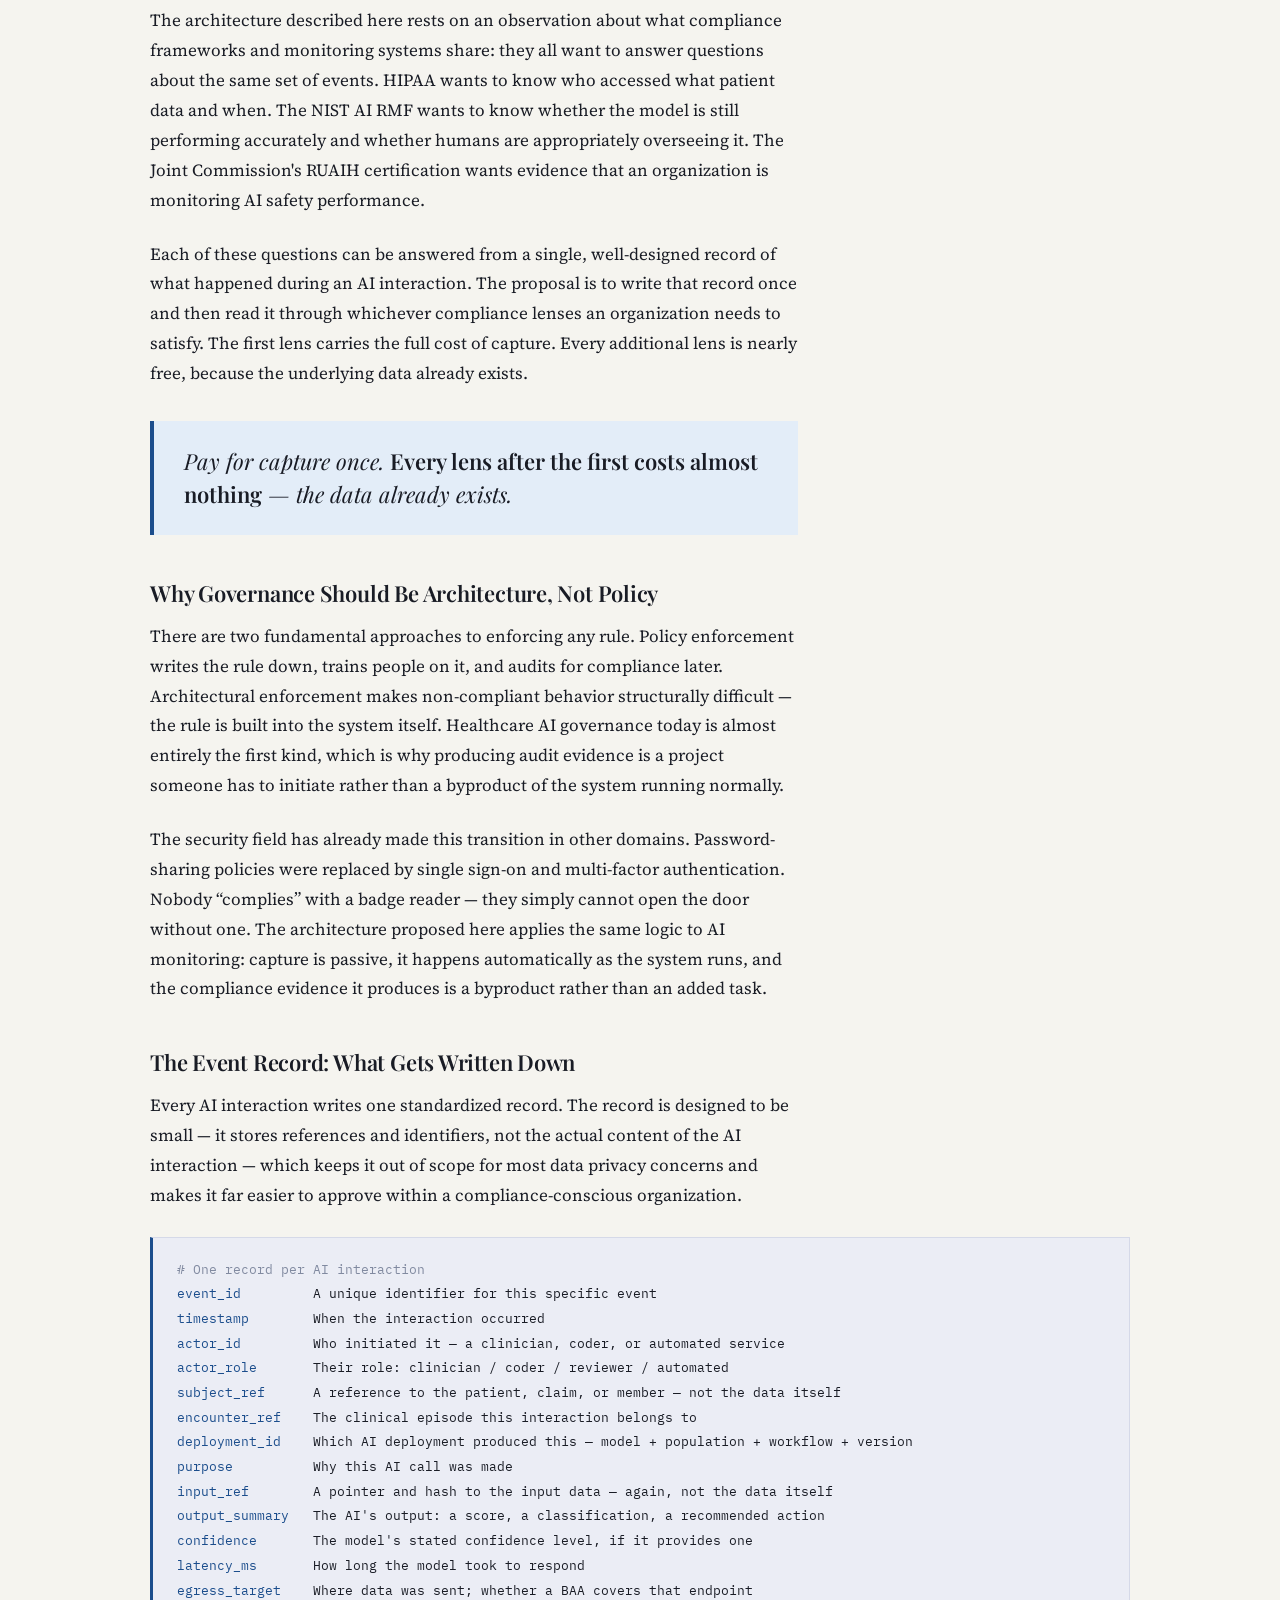
==== commit 09c3224b: "Add files via upload" ====
--- a/index.html
+++ b/index.html
@@ -1,171 +1,780 @@
-<!doctype html>
+<!DOCTYPE html>
 <html lang="en">
 <head>
-<meta charset="utf-8">
-<meta name="viewport" content="width=device-width,initial-scale=1">
-<title>Nicole Cevallos — Health Informatics Research</title>
-<meta name="description" content="Health informatics research on AI governance: instrumentation, compliance coverage, and monitoring architecture for healthcare organizations.">
-<meta property="og:title" content="Nicole Cevallos — Health Informatics Research">
-<meta property="og:description" content="AI governance research: what healthcare compliance frameworks cover, what they miss, and the instrumentation layer underneath them.">
-<meta property="og:type" content="website">
-<link rel="stylesheet" href="style.css">
-<link rel="icon" href="data:image/svg+xml,<svg xmlns='http://www.w3.org/2000/svg' viewBox='0 0 100 100'><text y='.9em' font-size='90'>🔍</text></svg>">
+<meta charset="UTF-8">
+<meta name="viewport" content="width=device-width, initial-scale=1.0, viewport-fit=cover">
+<title>Capture Once, Govern Many — Nicole Cevallos</title>
+<meta name="description" content="A proposed architecture for unified AI governance in healthcare — one standardized data record, read by every compliance framework at once.">
+<meta name="author" content="Nicole Cevallos">
+<meta property="og:title" content="Capture Once, Govern Many">
+<meta property="og:description" content="A proposed architecture for unified AI governance in healthcare — one standardized data record, read by every compliance framework at once.">
+<meta property="og:type" content="article">
+<link rel="stylesheet" href="https://fonts.googleapis.com/css2?family=Playfair+Display:ital,wght@0,400;0,600;0,700;1,400&family=Source+Serif+4:ital,opsz,wght@0,8..60,300;0,8..60,400;0,8..60,600;0,8..60,700;1,8..60,400&family=IBM+Plex+Mono:wght@400;500&display=swap">
+<style>
+:root {
+  --bg: #F5F4EF;
+  --surface: #FFFFFF;
+  --surface-2: #EBEDF5;
+  --rule: #D5D9E8;
+  --rule-2: #AEB6CC;
+  --text: #191C25;
+  --text-2: #52596E;
+  --text-3: #818AA0;
+  --accent: #1B4D8C;
+  --accent-light: #E3EDF8;
+  --signal: #7B4C17;
+  --signal-bg: #FCF0E3;
+  --ok: #24593B;
+  --ok-bg: #E2F1EA;
+  --stop: #8A261E;
+  --stop-bg: #F7E5E3;
+  --shadow: 0 1px 3px rgba(0,0,0,.05), 0 6px 20px -8px rgba(0,0,0,.16);
+}
+@media (prefers-color-scheme: dark) {
+  :root:not([data-theme="light"]) {
+    --bg: #10131A; --surface: #171B24; --surface-2: #1F2330;
+    --rule: #2A3044; --rule-2: #404D66;
+    --text: #E2E5F0; --text-2: #96A0BC; --text-3: #646E88;
+    --accent: #6899DC; --accent-light: #172340;
+    --signal: #D4924A; --signal-bg: #25180A;
+    --ok: #66BA84; --ok-bg: #122111;
+    --stop: #DC7870; --stop-bg: #27110E;
+    --shadow: 0 1px 3px rgba(0,0,0,.4), 0 6px 20px -8px rgba(0,0,0,.6);
+  }
+}
+:root[data-theme="dark"] {
+  --bg: #10131A; --surface: #171B24; --surface-2: #1F2330;
+  --rule: #2A3044; --rule-2: #404D66;
+  --text: #E2E5F0; --text-2: #96A0BC; --text-3: #646E88;
+  --accent: #6899DC; --accent-light: #172340;
+  --signal: #D4924A; --signal-bg: #25180A;
+  --ok: #66BA84; --ok-bg: #122111;
+  --stop: #DC7870; --stop-bg: #27110E;
+  --shadow: 0 1px 3px rgba(0,0,0,.4), 0 6px 20px -8px rgba(0,0,0,.6);
+}
+:root[data-theme="light"] {
+  --bg: #F5F4EF; --surface: #FFFFFF; --surface-2: #EBEDF5;
+  --rule: #D5D9E8; --rule-2: #AEB6CC;
+  --text: #191C25; --text-2: #52596E; --text-3: #818AA0;
+  --accent: #1B4D8C; --accent-light: #E3EDF8;
+  --signal: #7B4C17; --signal-bg: #FCF0E3;
+  --ok: #24593B; --ok-bg: #E2F1EA;
+  --stop: #8A261E; --stop-bg: #F7E5E3;
+  --shadow: 0 1px 3px rgba(0,0,0,.05), 0 6px 20px -8px rgba(0,0,0,.16);
+}
+
+*, *::before, *::after { box-sizing: border-box; }
+
+body {
+  margin: 0;
+  background: var(--bg);
+  color: var(--text);
+  font-family: 'Source Serif 4', Georgia, 'Times New Roman', serif;
+  font-size: 17px;
+  line-height: 1.76;
+  -webkit-font-smoothing: antialiased;
+}
+
+.wrap {
+  max-width: 1100px;
+  margin: 0 auto;
+  padding-inline: clamp(18px, 5vw, 60px);
+  padding-block: 0 100px;
+}
+
+.prose { max-width: 72ch; }
+
+/* ── Header ── */
+header.masthead {
+  padding-block: clamp(48px, 8vw, 96px) 40px;
+  border-bottom: 2px solid var(--rule);
+  margin-bottom: 44px;
+}
+.eyebrow {
+  font-family: 'IBM Plex Mono', monospace;
+  font-size: 11px;
+  letter-spacing: .18em;
+  text-transform: uppercase;
+  color: var(--accent);
+  display: inline-block;
+  border: 1px solid var(--accent);
+  padding: 4px 12px;
+  margin-bottom: 26px;
+}
+h1 {
+  font-family: 'Playfair Display', Georgia, serif;
+  font-size: clamp(36px, 6.5vw, 66px);
+  line-height: 1.06;
+  letter-spacing: -.02em;
+  font-weight: 700;
+  margin: 0 0 22px;
+  max-width: 16ch;
+  text-wrap: balance;
+}
+.deck {
+  font-family: 'Source Serif 4', Georgia, serif;
+  font-size: clamp(17px, 2.2vw, 21px);
+  color: var(--text-2);
+  max-width: 60ch;
+  line-height: 1.5;
+  margin: 0 0 28px;
+}
+.byline {
+  font-family: 'IBM Plex Mono', monospace;
+  font-size: 11px;
+  letter-spacing: .1em;
+  text-transform: uppercase;
+  color: var(--text-3);
+}
+
+/* ── TOC ── */
+nav.toc {
+  background: var(--surface);
+  border: 1px solid var(--rule);
+  padding: 24px 28px;
+  margin-bottom: 60px;
+  box-shadow: var(--shadow);
+}
+nav.toc h2 {
+  font-family: 'IBM Plex Mono', monospace;
+  font-size: 10.5px;
+  letter-spacing: .18em;
+  text-transform: uppercase;
+  color: var(--text-3);
+  font-weight: 500;
+  margin: 0 0 16px;
+}
+nav.toc ol { margin: 0; padding: 0; list-style: none; columns: 2; column-gap: 40px; }
+nav.toc li { break-inside: avoid; margin-bottom: 8px; }
+nav.toc a { color: var(--text); text-decoration: none; display: flex; gap: 12px; align-items: baseline; font-size: 15.5px; }
+nav.toc a:hover { color: var(--accent); }
+nav.toc .n { font-family: 'IBM Plex Mono', monospace; font-size: 11.5px; color: var(--accent); min-width: 22px; flex-shrink: 0; }
+nav.toc .locked { color: var(--text-3); font-size: 12px; margin-left: 4px; }
+@media (max-width: 580px) { nav.toc ol { columns: 1; } }
+
+/* ── Sections ── */
+section.part { margin-bottom: clamp(60px, 10vw, 110px); scroll-margin-top: 20px; }
+.part-head { border-top: 2px solid var(--text); padding-top: 18px; margin-bottom: 32px; }
+.part-label {
+  font-family: 'IBM Plex Mono', monospace;
+  font-size: 11px;
+  letter-spacing: .18em;
+  text-transform: uppercase;
+  color: var(--accent);
+  display: block;
+  margin-bottom: 10px;
+}
+h2 {
+  font-family: 'Playfair Display', Georgia, serif;
+  font-size: clamp(26px, 4vw, 40px);
+  line-height: 1.16;
+  font-weight: 700;
+  letter-spacing: -.015em;
+  margin: 0 0 14px;
+  text-wrap: balance;
+  max-width: 22ch;
+}
+.part-intro { font-size: 18px; color: var(--text-2); max-width: 62ch; line-height: 1.5; margin: 0; }
+h3 { font-family: 'Playfair Display', Georgia, serif; font-size: 22px; font-weight: 600; margin: 44px 0 14px; letter-spacing: -.01em; line-height: 1.3; }
+h4 { font-family: 'Source Serif 4', Georgia, serif; font-size: 17px; font-weight: 700; margin: 28px 0 10px; }
+p { margin: 0 0 1.4em; }
+p:last-child { margin-bottom: 0; }
+ul, ol { margin: 0 0 1.4em; padding-left: 24px; }
+li { margin-bottom: 8px; }
+a { color: var(--accent); text-underline-offset: 3px; }
+a:focus-visible { outline: 2px solid var(--accent); outline-offset: 3px; }
+strong { font-weight: 700; }
+em { font-style: italic; }
+code { font-family: 'IBM Plex Mono', monospace; font-size: .85em; background: var(--surface-2); padding: 2px 6px; border-radius: 2px; }
+
+/* ── Pull quote ── */
+.pullquote {
+  border-left: 4px solid var(--accent);
+  background: var(--accent-light);
+  padding: 24px 30px;
+  margin: 32px 0;
+  font-family: 'Playfair Display', Georgia, serif;
+  font-size: clamp(18px, 2.5vw, 22px);
+  font-style: italic;
+  line-height: 1.5;
+  color: var(--text);
+}
+.pullquote p { margin: 0 0 .7em; }
+.pullquote p:last-child { margin: 0; }
+.pullquote em { font-style: normal; font-weight: 600; }
+
+/* ── Callout boxes ── */
+.box { border: 1px solid var(--rule); background: var(--surface); padding: 20px 26px; margin: 28px 0; box-shadow: var(--shadow); }
+.box > :last-child { margin-bottom: 0; }
+.box-label { font-family: 'IBM Plex Mono', monospace; font-size: 10px; letter-spacing: .15em; text-transform: uppercase; display: block; margin-bottom: 10px; color: var(--text-3); }
+.box-def { border-left: 4px solid var(--accent); background: var(--accent-light); }
+.box-def .box-label { color: var(--accent); }
+.box-warn { border-left: 4px solid var(--signal); background: var(--signal-bg); }
+.box-warn .box-label { color: var(--signal); }
+.box-good { border-left: 4px solid var(--ok); background: var(--ok-bg); }
+.box-good .box-label { color: var(--ok); }
+.box-note { border-left: 4px solid var(--rule-2); }
+.box-note .box-label { color: var(--text-3); }
+
+/* ── Stats ── */
+.stats { display: grid; grid-template-columns: repeat(auto-fit, minmax(150px, 1fr)); border: 1px solid var(--rule); background: var(--surface); margin: 30px 0; box-shadow: var(--shadow); }
+.stats div { padding: 20px; border-right: 1px solid var(--rule); }
+.stats div:last-child { border-right: 0; }
+.stats b { font-family: 'IBM Plex Mono', monospace; font-variant-numeric: tabular-nums; display: block; font-size: clamp(26px, 3.5vw, 34px); line-height: 1; letter-spacing: -.03em; margin-bottom: 8px; color: var(--stop); }
+.stats span { font-size: 13.5px; color: var(--text-2); line-height: 1.4; display: block; }
+@media (max-width: 600px) { .stats div { border-right: 0; border-bottom: 1px solid var(--rule); } .stats div:last-child { border-bottom: 0; } }
+
+/* ── Tables ── */
+.scroller { overflow-x: auto; margin: 28px 0; }
+table { border-collapse: collapse; width: 100%; min-width: 520px; font-family: 'Source Serif 4', Georgia, serif; font-size: 15px; }
+th, td { padding: 12px 16px; text-align: left; vertical-align: top; border-bottom: 1px solid var(--rule); }
+thead th { font-family: 'IBM Plex Mono', monospace; font-size: 10px; letter-spacing: .12em; text-transform: uppercase; color: var(--text-3); font-weight: 500; border-bottom: 1px solid var(--rule-2); line-height: 1.4; }
+tbody th { font-weight: 700; font-size: 15px; }
+tbody tr:last-child td, tbody tr:last-child th { border-bottom: 0; }
+td.num { font-family: 'IBM Plex Mono', monospace; font-variant-numeric: tabular-nums; white-space: nowrap; }
+
+/* ── Schema block ── */
+.schema { background: var(--surface-2); border: 1px solid var(--rule); border-left: 3px solid var(--accent); padding: 20px 24px; font-family: 'IBM Plex Mono', monospace; font-size: 13px; line-height: 1.9; overflow-x: auto; white-space: pre; margin: 26px 0; }
+.schema .k { color: var(--accent); }
+.schema .c { color: var(--text-3); }
+
+/* ── Tiers ── */
+.tiers { display: grid; gap: 14px; margin: 28px 0; }
+.tier { border: 1px solid var(--rule); background: var(--surface); padding: 20px 24px; box-shadow: var(--shadow); display: grid; grid-template-columns: 56px 1fr; gap: 20px; align-items: start; }
+.tier-n { font-family: 'IBM Plex Mono', monospace; font-size: 28px; font-weight: 700; color: var(--accent); line-height: 1; letter-spacing: -.04em; padding-top: 4px; }
+.tier h4 { margin: 0 0 8px; font-size: 17px; font-weight: 700; }
+.tier p { margin: 0 0 8px; font-size: 15.5px; color: var(--text-2); }
+.tier p:last-child { margin: 0; }
+@media (max-width: 500px) { .tier { grid-template-columns: 1fr; gap: 8px; } }
+
+/* ── Roles ── */
+.roles { display: grid; grid-template-columns: repeat(auto-fit, minmax(240px, 1fr)); gap: 14px; margin: 28px 0; }
+.role { border: 1px solid var(--rule); border-top: 3px solid var(--accent); background: var(--surface); padding: 18px 20px; box-shadow: var(--shadow); }
+.role-tag { font-family: 'IBM Plex Mono', monospace; font-size: 10px; letter-spacing: .14em; text-transform: uppercase; color: var(--accent); display: block; margin-bottom: 6px; }
+.role h4 { margin: 0 0 8px; font-size: 16px; font-weight: 700; }
+.role p { font-size: 14.5px; color: var(--text-2); margin: 0; line-height: 1.5; }
+
+/* ── Accordion ── */
+details { border: 1px solid var(--rule); background: var(--surface); margin: 10px 0; }
+summary { cursor: pointer; padding: 14px 22px; font-weight: 600; font-size: 16px; list-style: none; font-family: 'Source Serif 4', Georgia, serif; }
+summary::-webkit-details-marker { display: none; }
+summary::before { content: "+ "; color: var(--accent); font-family: 'IBM Plex Mono', monospace; }
+details[open] summary::before { content: "&#8722; "; }
+details[open] summary { border-bottom: 1px solid var(--rule); }
+.dbody { padding: 18px 24px 6px; }
+.dbody > :last-child { margin-bottom: 18px; }
+
+hr.divider { border: 0; border-top: 1px solid var(--rule); margin: 36px 0; }
+
+/* ── Paywall ── */
+.paywall-fade {
+  position: relative;
+  max-height: 260px;
+  overflow: hidden;
+}
+.paywall-fade::after {
+  content: '';
+  position: absolute;
+  bottom: 0;
+  left: 0;
+  right: 0;
+  height: 200px;
+  background: linear-gradient(to bottom, transparent, var(--bg));
+  pointer-events: none;
+}
+.paywall-gate {
+  border: 1px solid var(--rule);
+  background: var(--surface);
+  box-shadow: var(--shadow);
+  padding: 40px 40px 44px;
+  margin: 0 0 80px;
+  text-align: center;
+}
+.paywall-gate .gate-label {
+  font-family: 'IBM Plex Mono', monospace;
+  font-size: 10px;
+  letter-spacing: .18em;
+  text-transform: uppercase;
+  color: var(--text-3);
+  display: block;
+  margin-bottom: 20px;
+}
+.paywall-gate h3 {
+  font-family: 'Playfair Display', Georgia, serif;
+  font-size: clamp(24px, 3.5vw, 34px);
+  font-weight: 700;
+  margin: 0 0 14px;
+  letter-spacing: -.015em;
+  text-wrap: balance;
+}
+.paywall-gate .gate-sub {
+  font-size: 16px;
+  color: var(--text-2);
+  max-width: 52ch;
+  margin: 0 auto 28px;
+  line-height: 1.5;
+}
+.what-you-get {
+  display: grid;
+  grid-template-columns: repeat(auto-fit, minmax(180px, 1fr));
+  gap: 12px;
+  margin: 0 0 32px;
+  text-align: left;
+}
+.wyg-item {
+  background: var(--surface-2);
+  border: 1px solid var(--rule);
+  padding: 14px 16px;
+}
+.wyg-item .wyg-label {
+  font-family: 'IBM Plex Mono', monospace;
+  font-size: 9.5px;
+  letter-spacing: .14em;
+  text-transform: uppercase;
+  color: var(--accent);
+  display: block;
+  margin-bottom: 6px;
+}
+.wyg-item p { font-size: 14px; color: var(--text-2); margin: 0; line-height: 1.45; }
+.btn-gumroad {
+  display: inline-block;
+  background: var(--accent);
+  color: #fff;
+  font-family: 'IBM Plex Mono', monospace;
+  font-size: 13px;
+  letter-spacing: .08em;
+  text-transform: uppercase;
+  text-decoration: none;
+  padding: 16px 40px;
+  font-weight: 500;
+  transition: opacity .15s;
+}
+.btn-gumroad:hover { opacity: .85; color: #fff; }
+.gate-price {
+  font-family: 'IBM Plex Mono', monospace;
+  font-size: 11px;
+  letter-spacing: .1em;
+  text-transform: uppercase;
+  color: var(--text-3);
+  display: block;
+  margin-top: 14px;
+}
+
+/* ── Footer ── */
+footer.site-foot {
+  border-top: 1px solid var(--rule);
+  padding: 36px 0;
+  font-family: 'IBM Plex Mono', monospace;
+  font-size: 11px;
+  letter-spacing: .06em;
+  color: var(--text-3);
+  display: flex;
+  gap: 24px;
+  flex-wrap: wrap;
+  align-items: center;
+  justify-content: space-between;
+}
+footer.site-foot a { color: var(--text-3); text-decoration: none; }
+footer.site-foot a:hover { color: var(--accent); }
+</style>
 </head>
 <body>
 
-<div class="sitenav">
-  <div class="inner">
-    <a class="brand" href="index.html">Nicole Cevallos<span>.</span></a>
-    <nav>
-      <a href="#work">Work</a>
-      <a href="#about">About</a>
-      <a href="capture-once.html">Working paper</a>
-      <a href="#contact">Contact</a>
-    </nav>
-  </div>
+<div class="wrap">
+
+<!-- ═══════════════════════════════════ MASTHEAD ═══ -->
+<header class="masthead">
+  <span class="eyebrow">Research Article &middot; August 2026</span>
+  <h1>Capture Once, Govern Many</h1>
+  <p class="deck">A proposed architecture for unified AI governance in healthcare &mdash; one standardized data record, read by every compliance framework at once</p>
+  <div class="byline">Nicole Cevallos &nbsp;&middot;&nbsp; Architecture &amp; Compliance &nbsp;&middot;&nbsp; Healthcare AI Governance</div>
+</header>
+
+<!-- ═══════════════════════════════════════ TOC ════ -->
+<nav class="toc">
+  <h2>Contents</h2>
+  <ol>
+    <li><a href="#p1"><span class="n">01</span> Introduction</a></li>
+    <li><a href="#p2"><span class="n">02</span> The Regulatory Baseline: HIPAA</a></li>
+    <li><a href="#p3"><span class="n">03</span> The Broader Compliance Landscape</a></li>
+    <li><a href="#p4"><span class="n">04</span> The AI Oversight Gap</a></li>
+    <li><a href="#p5"><span class="n">05</span> The 2026 Certification Wave</a></li>
+    <li><a href="#p6"><span class="n">06</span> The Architecture</a></li>
+    <li><a href="#paywall"><span class="n">07</span> Collection Methods <span class="locked">&#x1F512;</span></a></li>
+    <li><a href="#paywall"><span class="n">08</span> Implementation <span class="locked">&#x1F512;</span></a></li>
+    <li><a href="#paywall"><span class="n">09</span> Open Questions &amp; Evidence <span class="locked">&#x1F512;</span></a></li>
+  </ol>
+</nav>
+
+<!-- ═════════════════════════ 01 INTRODUCTION ════ -->
+<section class="part" id="p1">
+  <div class="part-head">
+    <span class="part-label">Section 01</span>
+    <h2>Introduction</h2>
+    <p class="part-intro">What this article argues, who it is written for, and how its claims are categorized.</p>
+  </div>
+
+  <div class="prose">
+    <p>Artificial intelligence is now a routine part of how many American healthcare organizations operate. Tools that flag sepsis risk, suggest diagnostic codes, screen radiology images, pre-authorize procedures, and document clinical encounters are in use across hospitals, health plans, physician practices, and pharmacies. Most were deployed without a common standard for monitoring their ongoing performance. This article examines why that gap exists and proposes a practical way to close it.</p>
+
+    <p>To understand the problem, it helps to first understand the regulatory environment. Most American healthcare organizations are legally required to comply with one federal law &mdash; the Health Insurance Portability and Accountability Act, known as HIPAA. HIPAA is the compliance floor for healthcare. Stronger frameworks exist and are widely recognized in the industry, but they are voluntary and expensive to certify against. Because compliance spending in healthcare is almost entirely obligation-driven, most organizations stay at the floor &mdash; and that floor was designed long before AI became clinically significant.</p>
+
+    <p>This creates a structural gap: the aspects of an AI system that carry the most risk &mdash; whether a model's predictions have grown less reliable over time, whether clinicians are acting on its output, whether it performs differently for different patient populations &mdash; fall largely outside what any mandatory compliance framework currently addresses. Not because organizations are careless, but because the obligations they hold simply do not reach that part of the stack.</p>
+
+    <div class="pullquote">
+      <p>This article proposes that the infrastructure for AI monitoring <em>already exists</em> inside every HIPAA-compliant organization &mdash; in the form of audit logging that federal law already requires. It simply has never been pointed at AI.</p>
+    </div>
+
+    <p>The proposed approach, called &ldquo;Capture Once, Govern Many,&rdquo; standardizes the form of an AI interaction record and then reads that record through multiple compliance lenses. This means the same captured data can satisfy governance requirements across several frameworks without rebuilding the collection infrastructure for each. The architecture is designed to scale down as well as up &mdash; to be viable for a critical access hospital with no dedicated data team, not only for a large health system with a compliance department.</p>
+
+    <p>This article is written for readers who are not already familiar with healthcare compliance frameworks or AI monitoring systems. Technical terms are explained when they first appear. The claims made throughout fall into three categories, which are labeled explicitly where it matters:</p>
+
+    <ul>
+      <li><strong>Documented</strong> &mdash; traceable to a published regulation, standard, dataset, or peer-reviewed study.</li>
+      <li><strong>Inferred</strong> &mdash; a reasoned conclusion drawn from documented facts, where the reasoning rather than the facts themselves might be contested.</li>
+      <li><strong>Hypothesis</strong> &mdash; an assertion made without direct supporting evidence, stated as something testable. Every claim about how the proposed architecture would perform in practice is a hypothesis. No organization has built and evaluated this system yet.</li>
+    </ul>
+  </div>
+</section>
+
+<!-- ═════════════════════════ 02 HIPAA ══════════ -->
+<section class="part" id="p2">
+  <div class="part-head">
+    <span class="part-label">Section 02</span>
+    <h2>The Regulatory Baseline: HIPAA</h2>
+    <p class="part-intro">What HIPAA requires, what it does not, and why a two-decade-old distinction still shapes the security posture of most healthcare organizations today.</p>
+  </div>
+
+  <div class="prose">
+    <h3>What HIPAA Is</h3>
+    <p>The Health Insurance Portability and Accountability Act, enacted in 1996, is the primary federal law governing the privacy and security of health information in the United States. Most people are familiar with HIPAA in the context of patient privacy &mdash; the requirement that healthcare providers protect the confidentiality of medical records. But HIPAA also includes a Security Rule, finalized in 2003, that sets technical and administrative standards for safeguarding electronic protected health information, or ePHI.</p>
+
+    <p>One important point that is frequently misunderstood: <strong>there is no such thing as being &ldquo;HIPAA certified.&rdquo;</strong> HIPAA is a legal obligation, not a certification program. Organizations assert that they are in compliance; no independent third party checks this assertion unless a breach occurs or the government initiates an audit. This is fundamentally different from other frameworks discussed later in this article, where compliance is demonstrated through an external audit that produces a certificate.</p>
+
+    <h3>The Required vs. Addressable Distinction</h3>
+    <p>The Security Rule divides its safeguards into two categories: <em>required</em> specifications, which organizations must implement, and <em>addressable</em> specifications, which organizations must either implement or document a justification for not implementing. In practice, the &ldquo;addressable&rdquo; category has functioned as effectively optional for nearly two decades.</p>
+
+    <div class="box box-def">
+      <span class="box-label">Key Term: Addressable</span>
+      <p>An &ldquo;addressable&rdquo; specification under HIPAA's Security Rule means an organization must assess whether the safeguard is reasonable and appropriate given its size, capabilities, and risk profile. If it determines the safeguard is not appropriate, it must document that determination and implement an equivalent alternative. In practice, this standard has allowed organizations to forgo important security controls without implementing meaningful substitutes.</p>
+    </div>
+
+    <p>The consequences of this flexibility are significant. Encryption at rest &mdash; scrambling stored data so that it is unreadable without a decryption key &mdash; and multi-factor authentication (MFA) &mdash; requiring users to verify their identity through more than one method, such as a password and a phone notification &mdash; have both been classified as addressable. This is why, as of 2026, neither is universal in healthcare, despite being standard practice in virtually every other regulated industry handling sensitive data.</p>
+
+    <h3>The Proposed Update and Its Current Status</h3>
+    <p>The Department of Health and Human Services proposed removing the required/addressable distinction in December 2024, which would make encryption and multi-factor authentication mandatory across all covered entities. That proposal was published in the Federal Register on January 6, 2025, and drew more than 4,000 public comments. As of this writing, it has not been finalized. The current target for a final rule is July 2027.</p>
+
+    <p>This means the weak compliance floor that has characterized healthcare security for twenty years is still in place, and organizations planning around it face another year or more of ambiguity.</p>
+
+    <h3>The Cost of a Low Baseline</h3>
+    <p>Healthcare has been the most-breached and most expensive-to-breach sector in the United States for fourteen consecutive years. The statistics below reflect conditions as of mid-2026 and illustrate the scope of the problem that a decades-old, weakly enforced security standard has produced. <em>(Documented: figures drawn from HHS OCR reporting and industry breach tracking.)</em></p>
+  </div>
+
+  <div class="stats">
+    <div><b>772</b><span>healthcare breaches involving 500 or more individuals reported in 2026</span></div>
+    <div><b>2.3</b><span>ransomware attacks per day on healthcare organizations, first half of 2026</span></div>
+    <div><b>247</b><span>of 410 ransomware attacks in H1 2026 struck direct care providers</span></div>
+    <div><b>$7.42M</b><span>average cost of a healthcare data breach &mdash; the costliest sector for 14 consecutive years</span></div>
+  </div>
+
+  <div class="prose">
+    <p>These numbers are not offered as evidence that HIPAA failed &mdash; it was not designed to prevent ransomware. They are offered as evidence that the baseline it sets, even when organizations comply fully with it, leaves a great deal of risk unaddressed. Understanding that gap is the first step toward understanding why stronger frameworks exist and why the AI compliance problem is as significant as it is.</p>
+  </div>
+</section>
+
+<!-- ═════════════════════════ 03 FRAMEWORKS ═════ -->
+<section class="part" id="p3">
+  <div class="part-head">
+    <span class="part-label">Section 03</span>
+    <h2>The Broader Compliance Landscape</h2>
+    <p class="part-intro">The frameworks that go further than HIPAA, what each one covers, and why the cost of formal certification keeps most healthcare organizations from pursuing them.</p>
+  </div>
+
+  <div class="prose">
+    <p>A range of compliance frameworks exists beyond HIPAA, each addressing different aspects of information security, system trustworthiness, and, increasingly, the governance of artificial intelligence. Understanding what each framework covers &mdash; and what it costs &mdash; is essential context for understanding the gap this article addresses.</p>
+
+    <h3>The Major Frameworks</h3>
+
+    <h4>SOC 2 &mdash; Service Organization Control 2</h4>
+    <p>SOC 2 is an auditing framework developed by the American Institute of Certified Public Accountants (AICPA). It evaluates the controls a service organization has in place around five &ldquo;trust service criteria&rdquo;: security, availability, processing integrity, confidentiality, and privacy. SOC 2 reports are issued by independent auditors and are widely requested by enterprise customers as a condition of doing business with a software or cloud services vendor.</p>
+    <p>In healthcare, digital health companies and AI vendors frequently pursue SOC 2 certification because their hospital and health system customers require it contractually. Direct care providers &mdash; hospitals, physician practices, home health agencies &mdash; are far less likely to certify against SOC 2.</p>
+
+    <h4>HITRUST &mdash; Health Information Trust Alliance</h4>
+    <p>HITRUST, sometimes called the HITRUST CSF (Common Security Framework), is a healthcare-specific security certification that harmonizes requirements from several other frameworks, including HIPAA, SOC 2, ISO 27001, and NIST guidelines. Because it was designed specifically for healthcare, it accounts for the regulatory complexity of the sector and is recognized by regulators and large payers.</p>
+    <p>HITRUST certification is considered the gold standard of healthcare security compliance. It requires an independent assessment by a HITRUST-authorized evaluator and is significantly more expensive and time-consuming than most other certifications. A small healthcare organization might spend $35,000 to $100,000 on a single HITRUST certification cycle; a large multi-state system has exceeded $500,000. These costs recur on certification renewal cycles of one to two years.</p>
+
+    <h4>FedRAMP &mdash; Federal Risk and Authorization Management Program</h4>
+    <p>FedRAMP is a U.S. government program that certifies cloud service providers for use by federal agencies. It is based on NIST Special Publication 800-53, a comprehensive catalog of security and privacy controls. While FedRAMP is primarily relevant to vendors selling cloud services to the government, its underlying control catalog &mdash; NIST 800-53 &mdash; is widely used as a reference standard in healthcare, particularly by organizations that have government contracts or that want to demonstrate security rigor beyond what HIPAA requires.</p>
+    <p>Full FedRAMP authorization is among the most expensive certifications in the compliance landscape, with costs ranging from hundreds of thousands of dollars to over one million.</p>
+
+    <h4>ISO 42001 &mdash; AI Management System</h4>
+    <p>The International Organization for Standardization published ISO 42001 in 2023 as the first international standard for artificial intelligence management systems. It provides a framework for organizations to identify, assess, and mitigate risks associated with AI, covering the full lifecycle from design to decommissioning. As of mid-2026, ISO 42001 is newer and less established in healthcare than the frameworks above, though adoption is growing, particularly among AI developers.</p>
+
+    <h4>NIST AI RMF &mdash; AI Risk Management Framework</h4>
+    <p>The National Institute of Standards and Technology released its AI Risk Management Framework in January 2023. Unlike ISO 42001, the NIST AI RMF is not a certification program &mdash; it is a voluntary guidance document organized around four functions: Govern, Map, Measure, and Manage. Healthcare organizations and AI developers use it as a structured approach to thinking about AI risk, but it does not produce a certificate.</p>
+
+    <h4>Joint Commission RUAIH (Launched June 2026)</h4>
+    <p>The Joint Commission launched the Responsible Use of AI in Healthcare (RUAIH) certification in June 2026. This is a voluntary, fee-based certification available to any U.S. healthcare organization, whether or not it already holds Joint Commission accreditation. RUAIH is organized around five areas, including monitoring, evaluating, and validating AI safety performance.</p>
+
+    <h4>URAC Health Care AI Accreditation (2025&ndash;2026)</h4>
+    <p>URAC introduced a Health Care AI accreditation program in 2025&ndash;2026, with separate pathways for AI developers and AI users. The program covers areas including model drift management, ongoing oversight, and testing protocols. The first organizations received URAC AI accreditation in 2026.</p>
+
+    <h3>Why Most Organizations Do Not Certify</h3>
+    <p>The following table summarizes these frameworks and their approximate certification costs.</p>
+  </div>
+
+  <div class="scroller">
+    <table>
+      <thead>
+        <tr><th>Framework</th><th>What it certifies or governs</th><th>Typical certification cost</th></tr>
+      </thead>
+      <tbody>
+        <tr><th>HIPAA</th><td>Data privacy and security for covered healthcare entities &mdash; a legal obligation, not a certification. No certificate exists; compliance is self-asserted.</td><td class="num">$0 (no certificate)</td></tr>
+        <tr><th>SOC 2</th><td>Service organization security, availability, and integrity controls</td><td class="num">Tens of thousands of dollars</td></tr>
+        <tr><th>HITRUST CSF</th><td>Healthcare-harmonized security certification; the sector's most recognized standard</td><td class="num">$35K&ndash;$500K+ depending on scope</td></tr>
+        <tr><th>FedRAMP (NIST 800-53)</th><td>Cloud services sold to the U.S. federal government</td><td class="num">Hundreds of thousands to $1M+</td></tr>
+        <tr><th>ISO 42001</th><td>Artificial intelligence management systems</td><td class="num">Varies; newer and less established</td></tr>
+        <tr><th>NIST AI RMF</th><td>AI risk governance guidance &mdash; voluntary framework, not a certification</td><td class="num">$0 (guidance document only)</td></tr>
+        <tr><th>Joint Commission RUAIH</th><td>Responsible use of AI in healthcare (launched June 2026)</td><td class="num">Fee-based; amounts not yet published</td></tr>
+        <tr><th>URAC Health Care AI</th><td>AI accreditation, developer and user pathways (2025&ndash;2026)</td><td class="num">Fee-based accreditation</td></tr>
+      </tbody>
+    </table>
+  </div>
+
+  <div class="prose">
+    <p>The pattern is immediately visible: everything beyond HIPAA is voluntary and costs significant money. Healthcare compliance spending is almost entirely mandate-driven &mdash; organizations implement what they are legally required to implement and rarely go beyond it.</p>
+
+    <div class="box box-def">
+      <span class="box-label">Key Insight: Controls vs. Certification</span>
+      <p>A compliance framework consists of two separable components. The first is a <strong>control catalog</strong> &mdash; a published list specifying what an organization must do. Most of these catalogs are freely available: NIST 800-53 is a public document, the FedRAMP baselines built on it are public, and the NIST AI RMF is freely downloadable. The second is an <strong>attestation</strong> &mdash; a third-party audit confirming that the controls are actually in place. This is where the expense lies.</p>
+      <p>An organization can implement HITRUST-level controls without paying for a HITRUST certificate. It forfeits the badge, but retains whatever protective effect those controls provide. This distinction is central to the architecture proposed in Section 06.</p>
+    </div>
+  </div>
+</section>
+
+<!-- ═════════════════════════ 04 AI GAP ══════════ -->
+<section class="part" id="p4">
+  <div class="part-head">
+    <span class="part-label">Section 04</span>
+    <h2>The AI Oversight Gap</h2>
+    <p class="part-intro">What happens when an AI system is deployed inside a healthcare organization, and what each compliance framework does &mdash; and does not &mdash; address about that deployment.</p>
+  </div>
+
+  <div class="prose">
+    <h3>How an AI System Actually Works in a Healthcare Setting</h3>
+    <p>To understand the compliance gap, it helps to think through what deploying an AI system actually involves. Consider a hospital that adopts a commercial tool that uses artificial intelligence to flag patients at elevated risk for sepsis &mdash; a life-threatening response to infection. When a clinician orders labs on an at-risk patient, the AI tool analyzes the results, generates a risk score, and surfaces an alert in the electronic health record (EHR).</p>
+
+    <p>This single scenario involves several distinct layers of technology and process:</p>
+
+    <ul>
+      <li><strong>Infrastructure:</strong> The servers, cloud environment, or data center where the AI model runs.</li>
+      <li><strong>Data:</strong> The patient information the model accesses &mdash; lab values, vital signs, prior diagnoses. This is the layer most familiar from HIPAA discussions.</li>
+      <li><strong>Vendor:</strong> The company that built and maintains the AI tool and their security controls.</li>
+      <li><strong>The model itself:</strong> The AI's ongoing accuracy. A model trained on data from large academic medical centers may perform differently in a rural community hospital. A model that was accurate when deployed may become less accurate over time as patient populations shift &mdash; a phenomenon called <em>model drift</em>.</li>
+      <li><strong>Workflow and human response:</strong> What clinicians actually do with the AI's output. A model that is technically accurate but consistently overridden has a very different risk profile than one that is heeded.</li>
+    </ul>
+
+    <h3>What Each Framework Actually Governs</h3>
+    <p>When mapped against these layers, a striking pattern emerges: each compliance framework addresses a different slice of a deployed AI system, and the slices do not add up to the whole. <em>(Inferred: this mapping is the article's own analysis.)</em></p>
+  </div>
+
+  <div class="scroller">
+    <table>
+      <thead>
+        <tr><th>Framework</th><th>What it primarily governs</th><th>Layer addressed</th><th>What it does not address</th></tr>
+      </thead>
+      <tbody>
+        <tr><th>HIPAA</th><td>Who can access patient data, how it must be secured, and how its transmission must be protected</td><td>Data</td><td>Model accuracy, model drift, clinical workflow, vendor AI supply chain</td></tr>
+        <tr><th>FedRAMP / NIST 800-53</th><td>Security baselines for cloud environments, continuous monitoring</td><td>Infrastructure</td><td>Whether the model itself is clinically correct or performing as expected</td></tr>
+        <tr><th>SOC 2</th><td>The vendor organization's own controls around security, availability, and data handling</td><td>Vendor</td><td>The organization's own deployment of the vendor's tool</td></tr>
+        <tr><th>ISO 42001 / NIST AI RMF</th><td>AI risk management processes, human oversight requirements</td><td>Model and management</td><td>Security of the surrounding environment; integration with existing compliance obligations</td></tr>
+        <tr><th>HITRUST</th><td>A cross-cutting healthcare security standard that harmonizes several of the above</td><td>Cross-cutting</td><td>AI-specific behavior, model performance, or human response to AI output</td></tr>
+      </tbody>
+    </table>
+  </div>
+
+  <div class="prose">
+    <p>An organization holding all of these frameworks would cover essentially the full stack. But an organization holding only HIPAA &mdash; which describes the vast majority of direct care providers &mdash; covers one slice: data. And the data layer is not where most AI risk lives.</p>
+
+    <div class="box box-warn">
+      <span class="box-label">The Gap, Stated Plainly</span>
+      <p>Organizations required to comply only with HIPAA have no compliance-driven obligation to monitor whether their AI models are still accurate, whether performance has drifted since deployment, whether the AI vendor has changed the underlying model, or how their clinicians are actually responding to AI-generated recommendations.</p>
+      <p>This is not a statement about those organizations' intentions or diligence. It is a structural observation: when compliance spending follows legal obligation, and legal obligations stop at the data layer, AI governance receives no dedicated resources.</p>
+    </div>
+  </div>
+</section>
+
+<!-- ═════════════════════════ 05 2026 WAVE ═══════ -->
+<section class="part" id="p5">
+  <div class="part-head">
+    <span class="part-label">Section 05</span>
+    <h2>The 2026 Certification Wave</h2>
+    <p class="part-intro">Three new programs entered the healthcare AI governance space in a five-week period in mid-2026. What changed, and what a striking gap in all of them reveals about the remaining problem.</p>
+  </div>
+
+  <div class="prose">
+    <p>Between May and June 2026, the healthcare AI governance landscape changed materially. Three distinct developments &mdash; one from an industry coalition, one from the sector's most established accreditation body, and one from a clinical quality organization &mdash; introduced new frameworks specifically for AI oversight in healthcare. A peer-reviewed maturity model also appeared in the academic literature. Together, these represent the market's first organized response to the gap described in Section 04.</p>
+
+    <h3>CHAI Governance Playbooks (May 27, 2026)</h3>
+    <p>The Coalition for Health AI published a comprehensive set of governance playbooks in May 2026, developed with contributions from more than 150 organizations across 100 institutions. The CHAI playbooks cover eight governance elements: AI policy; organizational structures; organizational resources; lifecycle management; risk and impact assessment; data management; third-party management; and education and feedback.</p>
+    <p>Crucially, the CHAI playbooks are <strong>free and publicly available</strong>. They represent a control catalog without a certification pathway &mdash; precisely the separation between controls and attestation described in Section 03.</p>
+
+    <h3>Joint Commission RUAIH Certification (June 1, 2026)</h3>
+    <p>The Joint Commission &mdash; which accredits approximately 22,000 healthcare organizations in the United States &mdash; launched its Responsible Use of AI in Healthcare certification on June 1, 2026. RUAIH is a voluntary, fee-based certification organized around five areas, including one explicitly focused on &ldquo;monitoring, evaluating, and validating safety performance&rdquo; of AI systems.</p>
+
+    <h3>URAC Health Care AI Accreditation (2025&ndash;2026)</h3>
+    <p>URAC introduced separate accreditation pathways for AI developers and AI users in 2025&ndash;2026. The user pathway covers ongoing oversight practices including model drift management, testing protocols, and maintenance of AI systems in production.</p>
+
+    <h3>HAIRA: A Peer-Reviewed Maturity Model (February 2026)</h3>
+    <p>In February 2026, a team of researchers published the Healthcare AI Governance Readiness Assessment (HAIRA) in <em>npj Digital Medicine</em>. HAIRA is a five-level governance maturity model spanning seven domains, derived from a systematic review of 35 existing AI governance frameworks.</p>
+
+    <div class="box box-good">
+      <span class="box-label">What This Wave Confirms</span>
+      <p>The market performed in five weeks what this article's architecture proposes as an ongoing structure: it separated the free control catalog (CHAI's playbooks) from the paid attestation (Joint Commission and URAC certifications built on substantially similar ground).</p>
+    </div>
+
+    <div class="box box-warn">
+      <span class="box-label">The Gap That Remains</span>
+      <p>All three programs specify <em>that</em> organizations must monitor their AI systems. None specifies <em>how</em> the data being monitored is collected. They are requirement layers without an instrumentation layer.</p>
+      <p>The question has shifted from &ldquo;no framework exists for AI monitoring&rdquo; to &ldquo;four frameworks now specify what to monitor, and none specifies how to capture the underlying data &mdash; and the organizations all four aim to serve are precisely the ones least equipped to build their own capture infrastructure.&rdquo;</p>
+    </div>
+  </div>
+</section>
+
+<!-- ═════════════════════════ 06 ARCHITECTURE ═══ -->
+<section class="part" id="p6">
+  <div class="part-head">
+    <span class="part-label">Section 06</span>
+    <h2>The Architecture</h2>
+    <p class="part-intro">The core proposal: a standardized event record that every AI interaction writes to once, and a set of compliance lenses that read it differently for each framework.</p>
+  </div>
+
+  <div class="prose">
+    <h3>The Central Idea</h3>
+    <p>The architecture described here rests on an observation about what compliance frameworks and monitoring systems share: they all want to answer questions about the same set of events. HIPAA wants to know who accessed what patient data and when. The NIST AI RMF wants to know whether the model is still performing accurately and whether humans are appropriately overseeing it. The Joint Commission's RUAIH certification wants evidence that an organization is monitoring AI safety performance.</p>
+
+    <p>Each of these questions can be answered from a single, well-designed record of what happened during an AI interaction. The proposal is to write that record once and then read it through whichever compliance lenses an organization needs to satisfy. The first lens carries the full cost of capture. Every additional lens is nearly free, because the underlying data already exists.</p>
+
+    <div class="pullquote">
+      <p>Pay for capture once. <em>Every lens after the first costs almost nothing</em> &mdash; the data already exists.</p>
+    </div>
+
+    <h3>Why Governance Should Be Architecture, Not Policy</h3>
+    <p>There are two fundamental approaches to enforcing any rule. Policy enforcement writes the rule down, trains people on it, and audits for compliance later. Architectural enforcement makes non-compliant behavior structurally difficult &mdash; the rule is built into the system itself. Healthcare AI governance today is almost entirely the first kind, which is why producing audit evidence is a project someone has to initiate rather than a byproduct of the system running normally.</p>
+
+    <p>The security field has already made this transition in other domains. Password-sharing policies were replaced by single sign-on and multi-factor authentication. Nobody &ldquo;complies&rdquo; with a badge reader &mdash; they simply cannot open the door without one. The architecture proposed here applies the same logic to AI monitoring: capture is passive, it happens automatically as the system runs, and the compliance evidence it produces is a byproduct rather than an added task.</p>
+
+    <h3>The Event Record: What Gets Written Down</h3>
+    <p>Every AI interaction writes one standardized record. The record is designed to be small &mdash; it stores references and identifiers, not the actual content of the AI interaction &mdash; which keeps it out of scope for most data privacy concerns and makes it far easier to approve within a compliance-conscious organization.</p>
+  </div>
+
+  <div class="schema"><span class="c"># One record per AI interaction</span>
+<span class="k">event_id</span>         A unique identifier for this specific event
+<span class="k">timestamp</span>        When the interaction occurred
+<span class="k">actor_id</span>         Who initiated it &mdash; a clinician, coder, or automated service
+<span class="k">actor_role</span>       Their role: clinician / coder / reviewer / automated
+<span class="k">subject_ref</span>      A reference to the patient, claim, or member &mdash; not the data itself
+<span class="k">encounter_ref</span>    The clinical episode this interaction belongs to
+<span class="k">deployment_id</span>    Which AI deployment produced this &mdash; model + population + workflow + version
+<span class="k">purpose</span>          Why this AI call was made
+<span class="k">input_ref</span>        A pointer and hash to the input data &mdash; again, not the data itself
+<span class="k">output_summary</span>   The AI's output: a score, a classification, a recommended action
+<span class="k">confidence</span>       The model's stated confidence level, if it provides one
+<span class="k">latency_ms</span>       How long the model took to respond
+<span class="k">egress_target</span>    Where data was sent; whether a BAA covers that endpoint
+<span class="k">human_action</span>     What the clinician did: accepted / modified / rejected / ignored
+<span class="k">action_latency</span>   Time elapsed between the AI's output and the human's response
+<span class="k">artifact_ref</span>     A reference to any note, order, denial, or report produced
+<span class="k">downstream_ref</span>   A link to the outcome &mdash; filled in later when it becomes known</div>
+
+  <div class="prose">
+    <div class="box box-note">
+      <span class="box-label">Three Design Rules That Are Not Optional</span>
+      <p><strong>Store references, never the underlying data.</strong> The record holds pointers and cryptographic hashes &mdash; not the patient data itself. This keeps the monitoring layer outside the scope of most privacy regulations.</p>
+      <p><strong>Use <code>deployment_id</code>, not <code>model_id</code>.</strong> The same AI model running in two different settings is two different governed objects. Treating them as a single entity because they share the same underlying model is the most common and consequential error in AI governance design.</p>
+      <p><strong>Capture <code>human_action</code>.</strong> This is the field that almost no current monitoring system records, and it carries some of the most important governance information. A model that clinicians accept 6% of the time and ignore 94% of the time is not performing a clinical function &mdash; it is generating alert fatigue.</p>
+    </div>
+
+    <h3>The Compliance Lenses</h3>
+    <p>A <em>lens</em> is a predefined analysis run over the event record, derived from one framework's control catalog. The method for deriving a lens is straightforward: for each control a framework specifies, ask what observable fact in the event record would demonstrate that control is operating.</p>
+  </div>
+
+  <div class="scroller">
+    <table>
+      <thead>
+        <tr><th>Lens</th><th>Derived from</th><th>Questions it can answer</th></tr>
+      </thead>
+      <tbody>
+        <tr><th>Access</th><td>HIPAA Security Rule audit controls</td><td>Who accessed which patient record, was access minimum-necessary, are there anomalous access patterns?</td></tr>
+        <tr><th>Boundary</th><td>HIPAA transmission security; BAA obligations</td><td>Did data reach an endpoint not covered by a BAA? Is there evidence of unsanctioned tool use?</td></tr>
+        <tr><th>Environment</th><td>NIST 800-53 / FedRAMP continuous monitoring controls</td><td>Have configuration or version changes occurred that weren't authorized?</td></tr>
+        <tr><th>Integrity</th><td>SOC 2 processing integrity criteria</td><td>Are AI outputs complete and timely? What are the failure and retry rates?</td></tr>
+        <tr><th>Model</th><td>NIST AI RMF Measure function; ISO 42001</td><td>Is local accuracy holding? Is there evidence of drift across patient subgroups?</td></tr>
+        <tr><th>Human</th><td>No existing framework &mdash; newly proposed</td><td>What is the override rate? How long does it take clinicians to act on AI output?</td></tr>
+        <tr><th>Equity</th><td>Civil rights obligations; NIST AI RMF fairness guidance</td><td>Do AI-influenced outcomes differ systematically across patient populations?</td></tr>
+      </tbody>
+    </table>
+  </div>
+
+  <div class="prose">
+    <p>The Human lens deserves special attention because it covers a documented harm category that the other lenses structurally cannot see: a model that is technically accurate, but whose presence in a workflow progressively degrades the clinical judgment of the people using it. Research on <em>automation bias</em> is well-established across multiple domains. In healthcare specifically, a 2025 study on endoscopist performance following AI adoption found measurable skill decline among physicians who worked regularly with AI assistance.</p>
+  </div>
+</section>
+
+<!-- ═══════════════════════════════════ PAYWALL ════ -->
+<section class="part" id="paywall">
+  <div class="part-head">
+    <span class="part-label">Section 07</span>
+    <h2>Collection Methods</h2>
+    <p class="part-intro">Six distinct ways to fill the event record, matched to different organizational budgets, technical capacities, and AI deployment types.</p>
+  </div>
+
+  <div class="paywall-fade">
+    <div class="prose">
+      <p>The event record described in Section 06 can be filled through six different collection methods. These methods differ considerably in what they can observe, what they cost, whether they require engineering staff, and whether they work on AI embedded inside a vendor's product &mdash; a category that encompasses a large and growing share of the AI healthcare organizations actually use.</p>
+
+      <h3>Method A &mdash; Intercepting the Call</h3>
+      <p>The first method involves inserting a <em>wrapper</em> &mdash; sometimes called a shim or middleware &mdash; around the AI call itself. A wrapper is a small piece of code that surrounds an existing function and adds logging without modifying the original code. This produces the highest-fidelity record possible: the exact input, the exact output, the precise timing, and the identity of whoever or whatever made the call, all captured in real time.</p>
+
+      <h3>Method B &mdash; Reading What Already Exists</h3>
+      <p>The second method requires no new interception at all. Instead, it reads records that the organization already produces: EHR audit logs, application logs, database change streams, and most importantly, the HL7 and FHIR message traffic flowing through the interface engine that virtually every provider organization operates...</p>
+    </div>
+  </div>
+
+  <div class="paywall-gate" id="paywall-gate">
+    <span class="gate-label">Continue Reading</span>
+    <h3>The full implementation guide is one purchase away</h3>
+    <p class="gate-sub">You've read the framework. The next three sections are where it becomes operational &mdash; how to collect the data, how to roll it out, and what the evidence base supports.</p>
+
+    <div class="what-you-get">
+      <div class="wyg-item">
+        <span class="wyg-label">Section 07</span>
+        <p>All six collection methods in full, with a cost &times; capability matrix and tiered starting configurations</p>
+      </div>
+      <div class="wyg-item">
+        <span class="wyg-label">Section 08</span>
+        <p>Staged implementation roadmap, role definitions, build order, the legal discoverability question, and three principles that separate programs that succeed from ones that stall</p>
+      </div>
+      <div class="wyg-item">
+        <span class="wyg-label">Section 09</span>
+        <p>Open questions, falsification conditions, anticipated objections, and 19 primary sources for every statistic cited in the article</p>
+      </div>
+    </div>
+
+    <a class="btn-gumroad" href="https://sportycat4.gumroad.com/l/capture-once" target="_blank" rel="noopener">
+      Get the Full Article
+    </a>
+    <span class="gate-price">One-time purchase &mdash; instant PDF download</span>
+  </div>
+</section>
+
+<!-- ══════════════════════════════════ FOOTER ═════ -->
+<footer class="site-foot">
+  <span>Nicole Cevallos &nbsp;&middot;&nbsp; Healthcare AI Governance &nbsp;&middot;&nbsp; 2026</span>
+  <span>Presented at THIA 2026 &nbsp;&middot;&nbsp; UT Arlington</span>
+</footer>
+
 </div>
-
-<div class="wrap">
-
-  <header class="masthead">
-    <p class="eyebrow">Health Informatics · AI Governance</p>
-    <h1>What healthcare compliance covers, what it misses, and the layer underneath.</h1>
-    <p class="lede">I research how healthcare organizations govern the artificial intelligence they deploy —
-      and why the frameworks they are required to follow leave the part that matters uncovered.
-      <strong>Current work: an instrumentation layer that records every AI interaction once, so every
-      compliance framework can be answered from the same data.</strong></p>
-    <div class="work-links">
-      <a class="btn primary" href="capture-once.html">Read the working paper</a>
-      <a class="btn" href="#work">All outputs</a>
-    </div>
-  </header>
-
-  <section id="work">
-    <h2>Research outputs</h2>
-    <p class="section-note">Everything below is either published, in draft, or explicitly marked as
-      planned. Nothing is listed that does not exist.</p>
-
-    <div class="works">
-
-      <article class="work">
-        <div class="work-top">
-          <span class="chip type">Working paper</span>
-          <span class="chip live">v3 · current</span>
-        </div>
-        <h3>Capture Once, Govern Many</h3>
-        <p>A compliance-native architecture for monitoring artificial intelligence in healthcare
-          organizations. Documents a coverage gap between the obligations healthcare organizations
-          actually hold and the operational surface of deployed AI, then specifies an architecture
-          in response: one standard event record, six collection methods, and each compliance
-          framework applied as a read-only view.</p>
-        <div class="work-links">
-          <a class="btn primary" href="capture-once.html">Read in full</a>
-          <a class="btn" href="#doi" aria-disabled="true">DOI — pending</a>
-        </div>
-        <div class="meta">
-          <span>Ten parts · ~8,400 words</span>
-          <span>Review window Jan 2025 – Aug 2026</span>
-          <span>Updated August 2026</span>
-        </div>
-      </article>
-
-      <article class="work">
-        <div class="work-top">
-          <span class="chip type">Conference poster</span>
-          <span class="chip live">THIA 2026</span>
-        </div>
-        <h3>From Data to Accountability: Preparing Health Informatics for the AI Governance Era</h3>
-        <p>Poster presentation of the coverage analysis and the proposed instrumentation layer,
-          including the mid-2026 certification developments and a deployment diagram showing where
-          the architecture attaches inside an existing health system.</p>
-        <div class="work-links">
-          <a class="btn" href="assets/poster.pdf">Poster (PDF)</a>
-          <a class="btn" href="capture-once.html">Underlying paper</a>
-        </div>
-        <div class="meta">
-          <span>Texas Health Informatics Alliance</span>
-          <span>Acknowledged contributor: Gabrielle Cevallos</span>
-        </div>
-      </article>
-
-      <article class="work pending">
-        <div class="work-top">
-          <span class="chip type">Prototype</span>
-          <span class="chip soon">Planned</span>
-        </div>
-        <h3>Reference implementation — event record and lens queries</h3>
-        <p>A working demonstration of the architecture on synthetic claims and encounter data: the
-          event schema, a collector reading existing audit logs, and one compliance lens computed
-          over the resulting record. Intended to test the paper's central hypothesis — that existing
-          mandated logging is sufficient to answer governance questions it is not currently asked.</p>
-        <div class="work-links">
-          <a class="btn" href="#" aria-disabled="true">Demo — in development</a>
-          <a class="btn" href="#" aria-disabled="true">Source — in development</a>
-        </div>
-        <div class="meta"><span>Status: design complete, build not started</span></div>
-      </article>
-
-    </div>
-
-    <div class="note" id="doi">
-      <span class="label">Citation</span>
-      <p>A permanent identifier for the working paper is being registered. Until then, cite the
-        version and date shown on the paper itself. This section will carry the DOI once issued.</p>
-    </div>
-  </section>
-
-  <section id="about">
-    <h2>About</h2>
-    <div class="col">
-      <p>I work in health informatics, on the boundary between clinical systems and the compliance
-        regimes that govern them. My current research began from a narrow observation: almost every
-        healthcare organization in the United States holds exactly one mandatory information-security
-        obligation, and it governs access to data rather than the behavior of the software making
-        decisions about patients.</p>
-      <p>That gap turns out to be structural rather than accidental. Obligation drives implementation;
-        the obligation stops at the data layer; and so the layer where artificial intelligence actually
-        creates risk goes unmonitored — not through negligence, but because nothing requires it and
-        the frameworks that would cover it cost six figures to certify against.</p>
-      <p>The work that follows from that observation is less about policy than about plumbing: if the
-        audit infrastructure is already legally required and already funded, the question is why it
-        has never been pointed at AI, and what it would take to do so at an organization that cannot
-        afford a certification program.</p>
-    </div>
-
-    <h3>Research interests</h3>
-    <dl class="kv">
-      <dt>Primary</dt>
-      <dd>AI governance instrumentation; compliance framework coverage analysis; post-deployment monitoring of clinical AI</dd>
-      <dt>Adjacent</dt>
-      <dd>Clinician–AI interaction and skill degradation; algorithmic decision quality observed from outside the model</dd>
-      <dt>Methods</dt>
-      <dd>Structured policy review; secondary data analysis; architecture specification</dd>
-    </dl>
-  </section>
-
-  <section id="contact">
-    <h2>Contact</h2>
-    <div class="col">
-      <p>Open to collaboration, co-authorship, and conversations with health systems interested in
-        testing the architecture — particularly organizations without a dedicated data science
-        function, since that is the case the work is meant to serve.</p>
-    </div>
-    <dl class="kv">
-      <dt>Email</dt><dd><a href="mailto:nicole.cevallos904@gmail.com">nicole.cevallos904@gmail.com</a></dd>
-      <dt>GitHub</dt><dd><a href="https://github.com/Guccinic">github.com/Guccinic</a></dd>
-      
-    </dl>
-  </section>
-
-</div>
-
-<footer class="site">
-  <div class="wrap inner">
-    <span>© 2026 Nicole Cevallos</span>
-    <span>Health informatics research</span>
-    <span><a href="capture-once.html">Working paper</a></span>
-  </div>
-</footer>
 
 </body>
 </html>
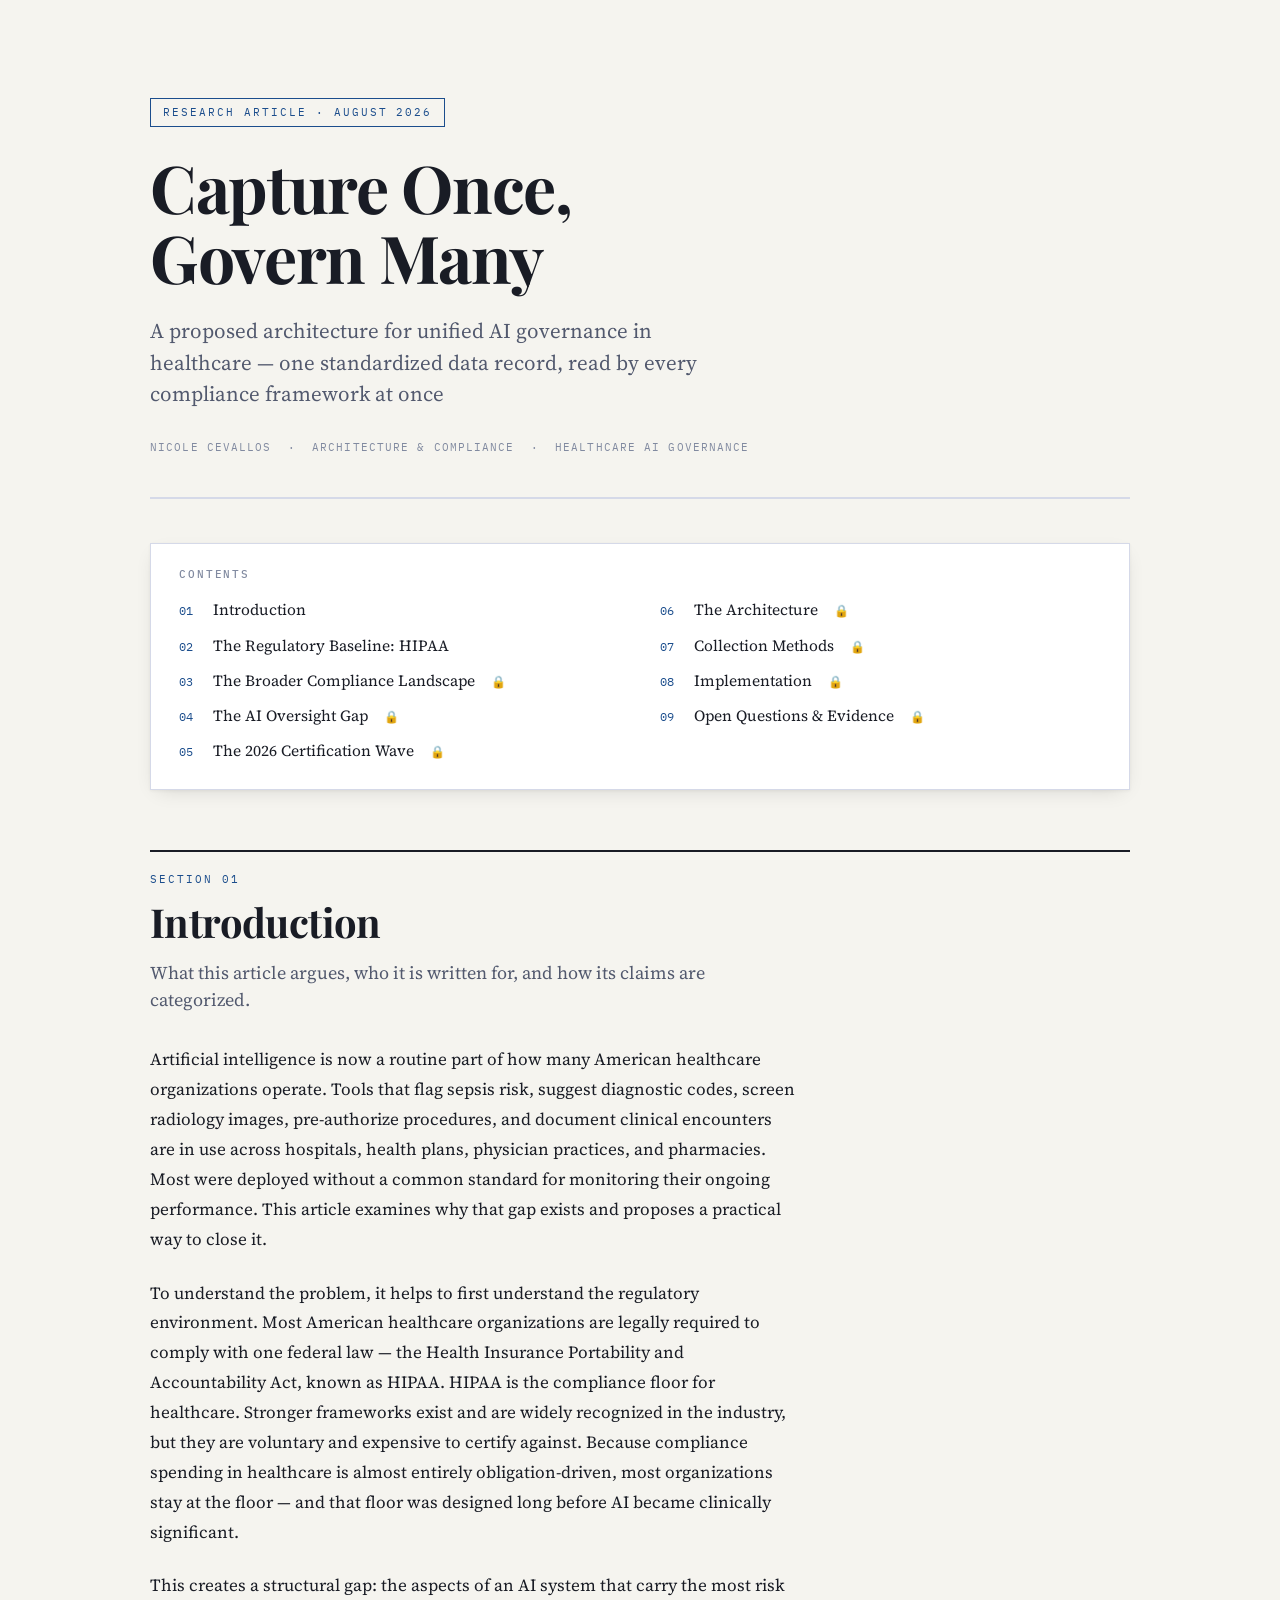
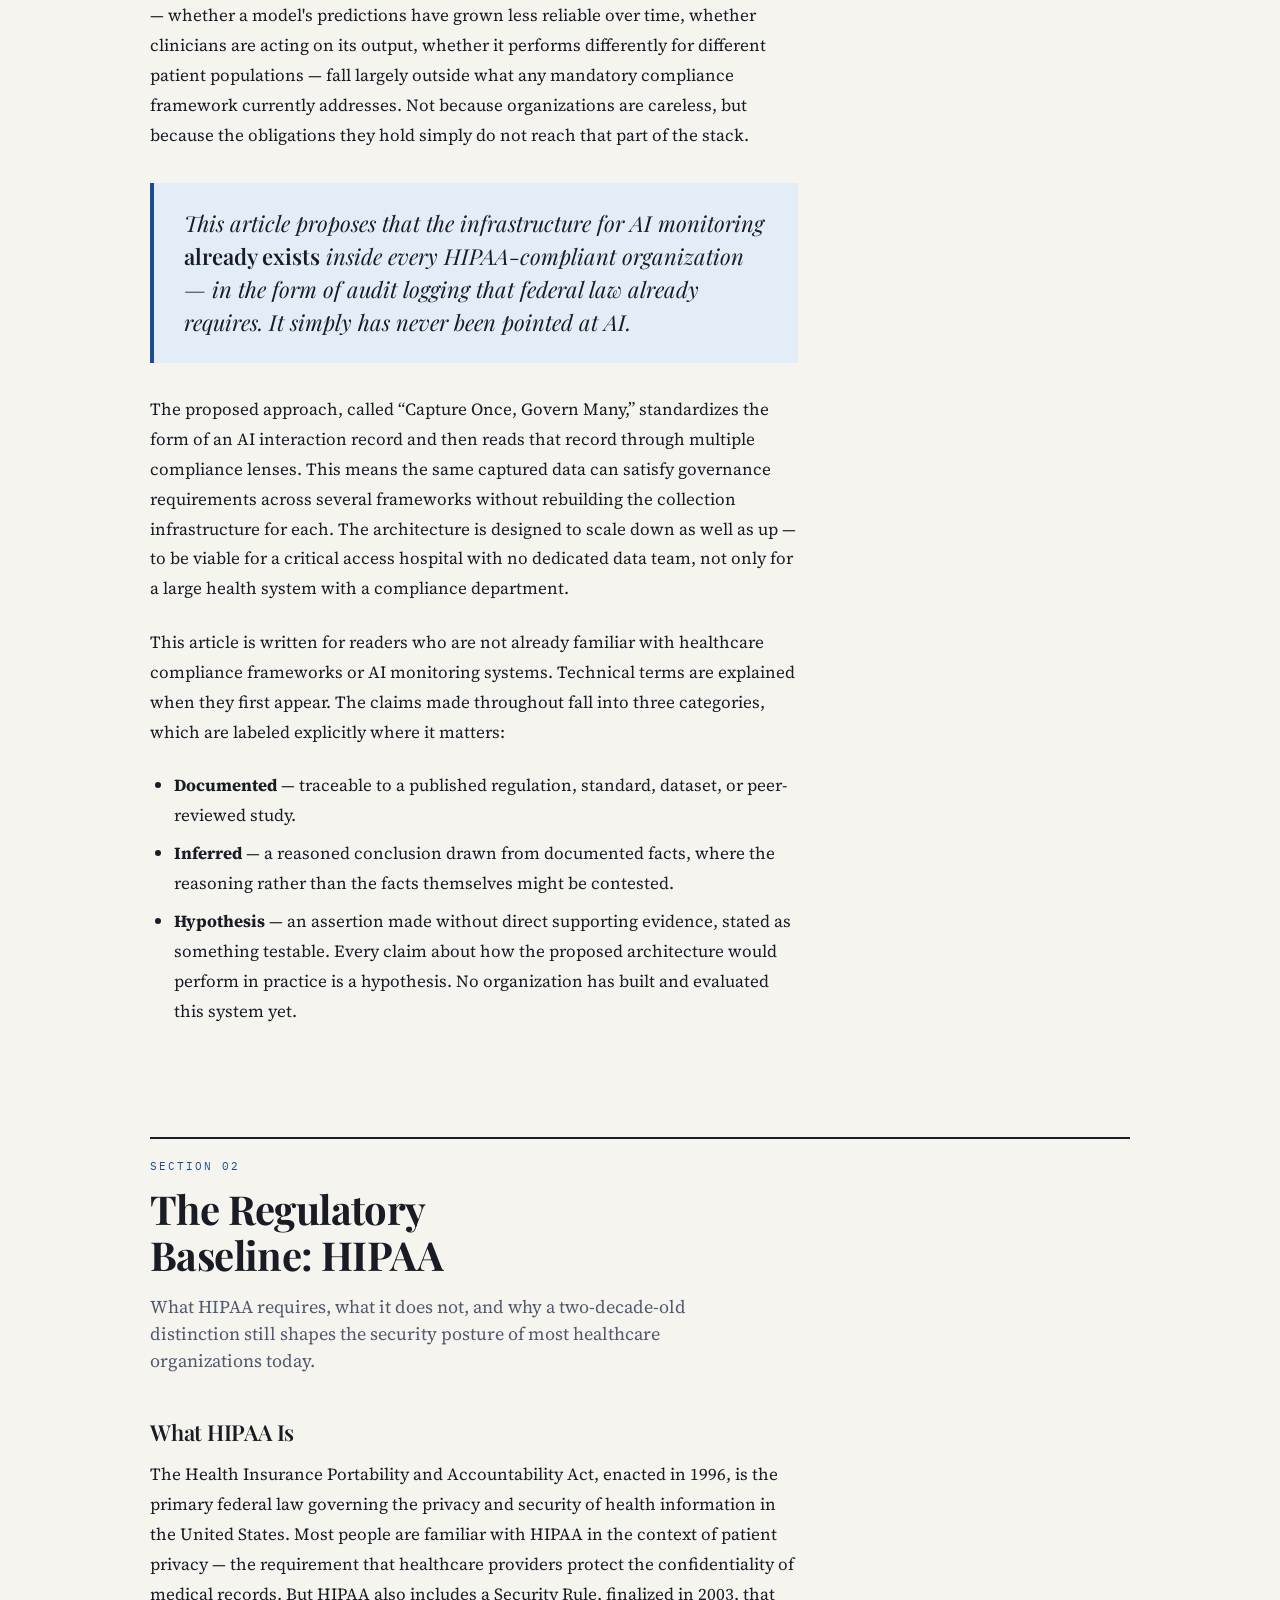
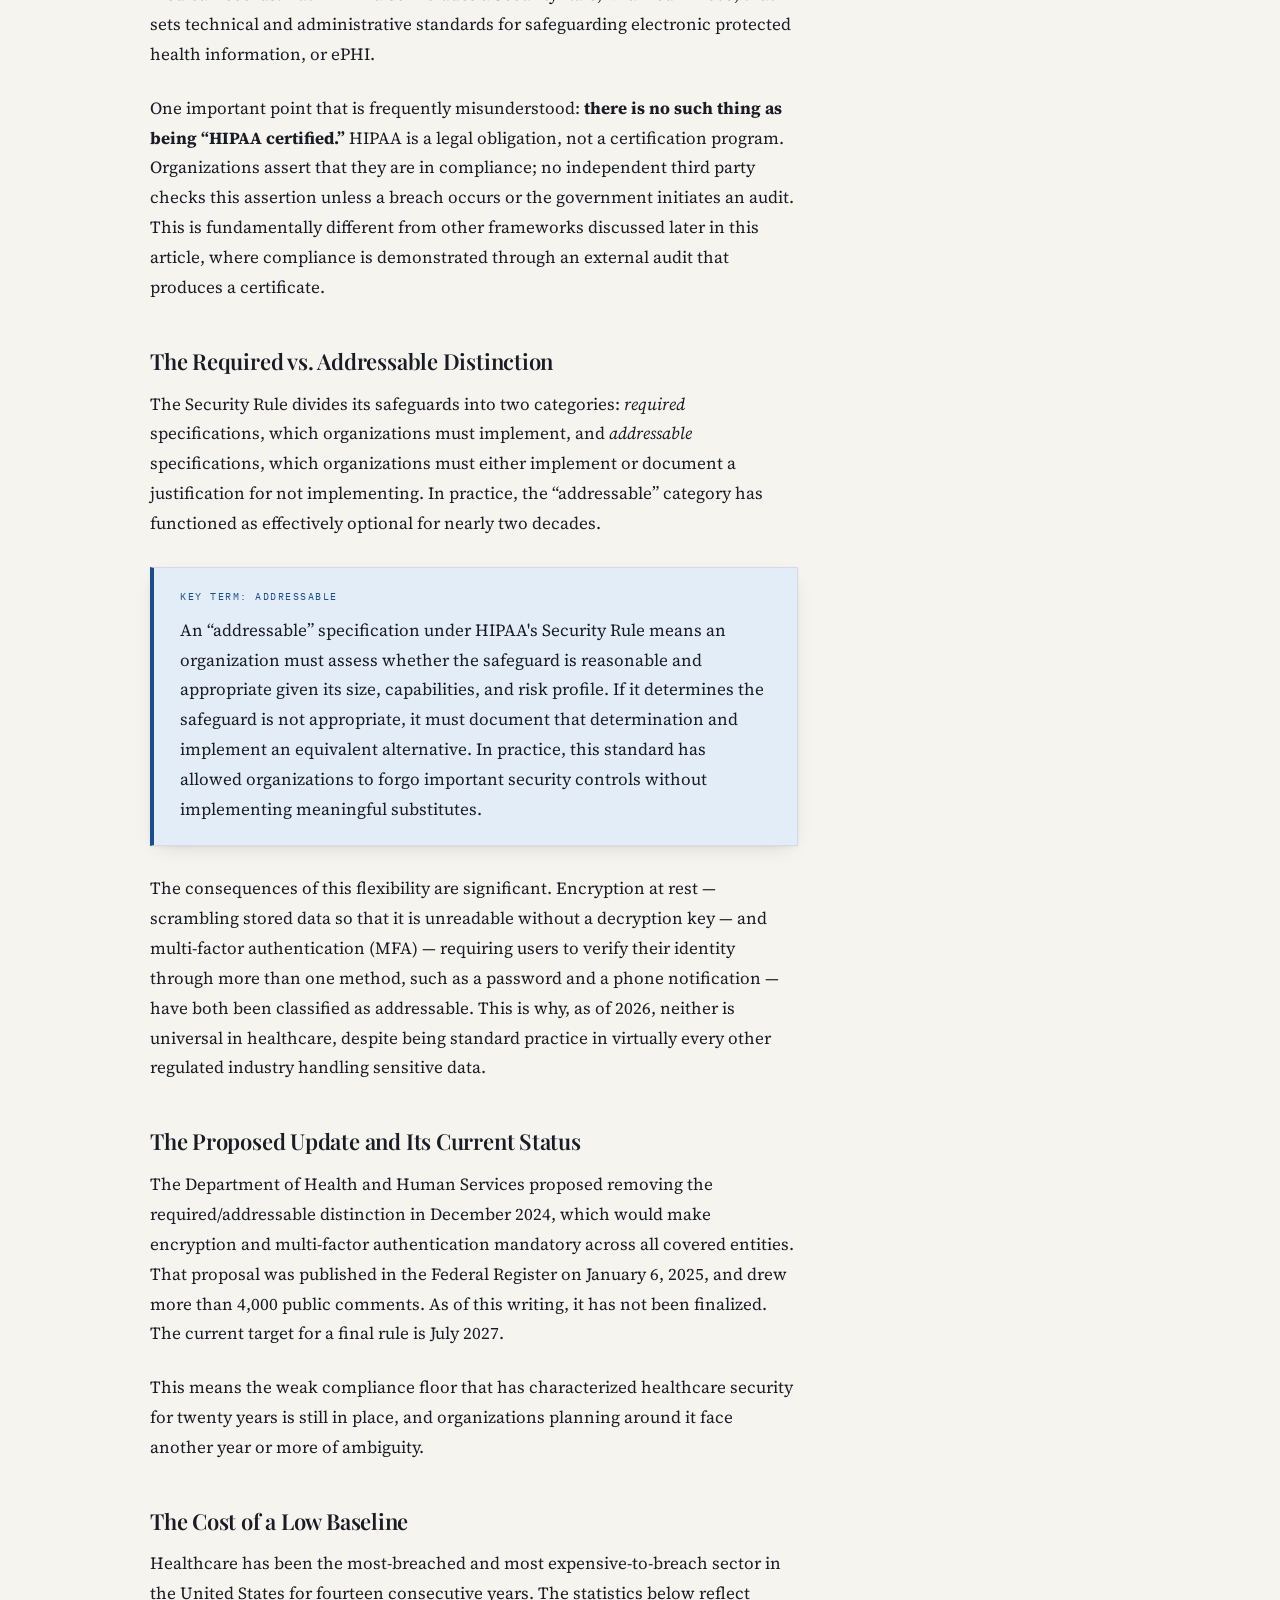
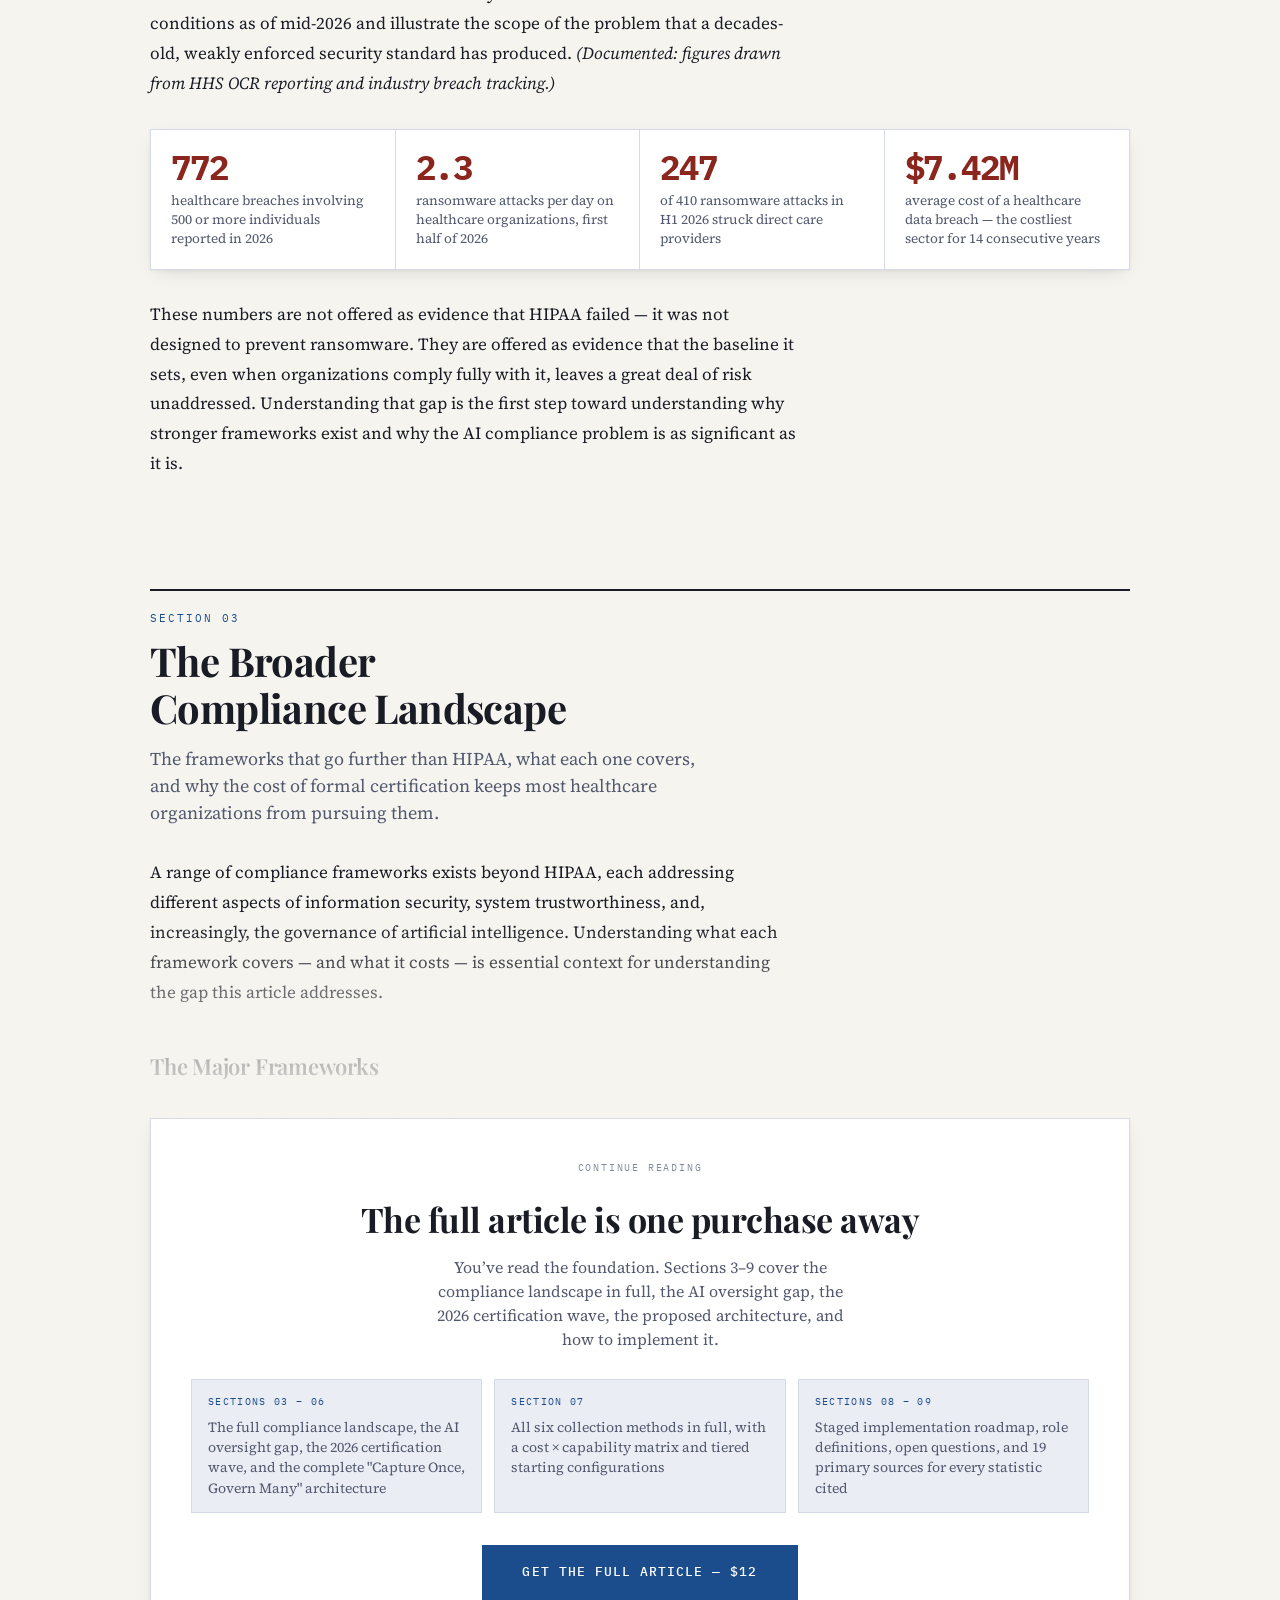
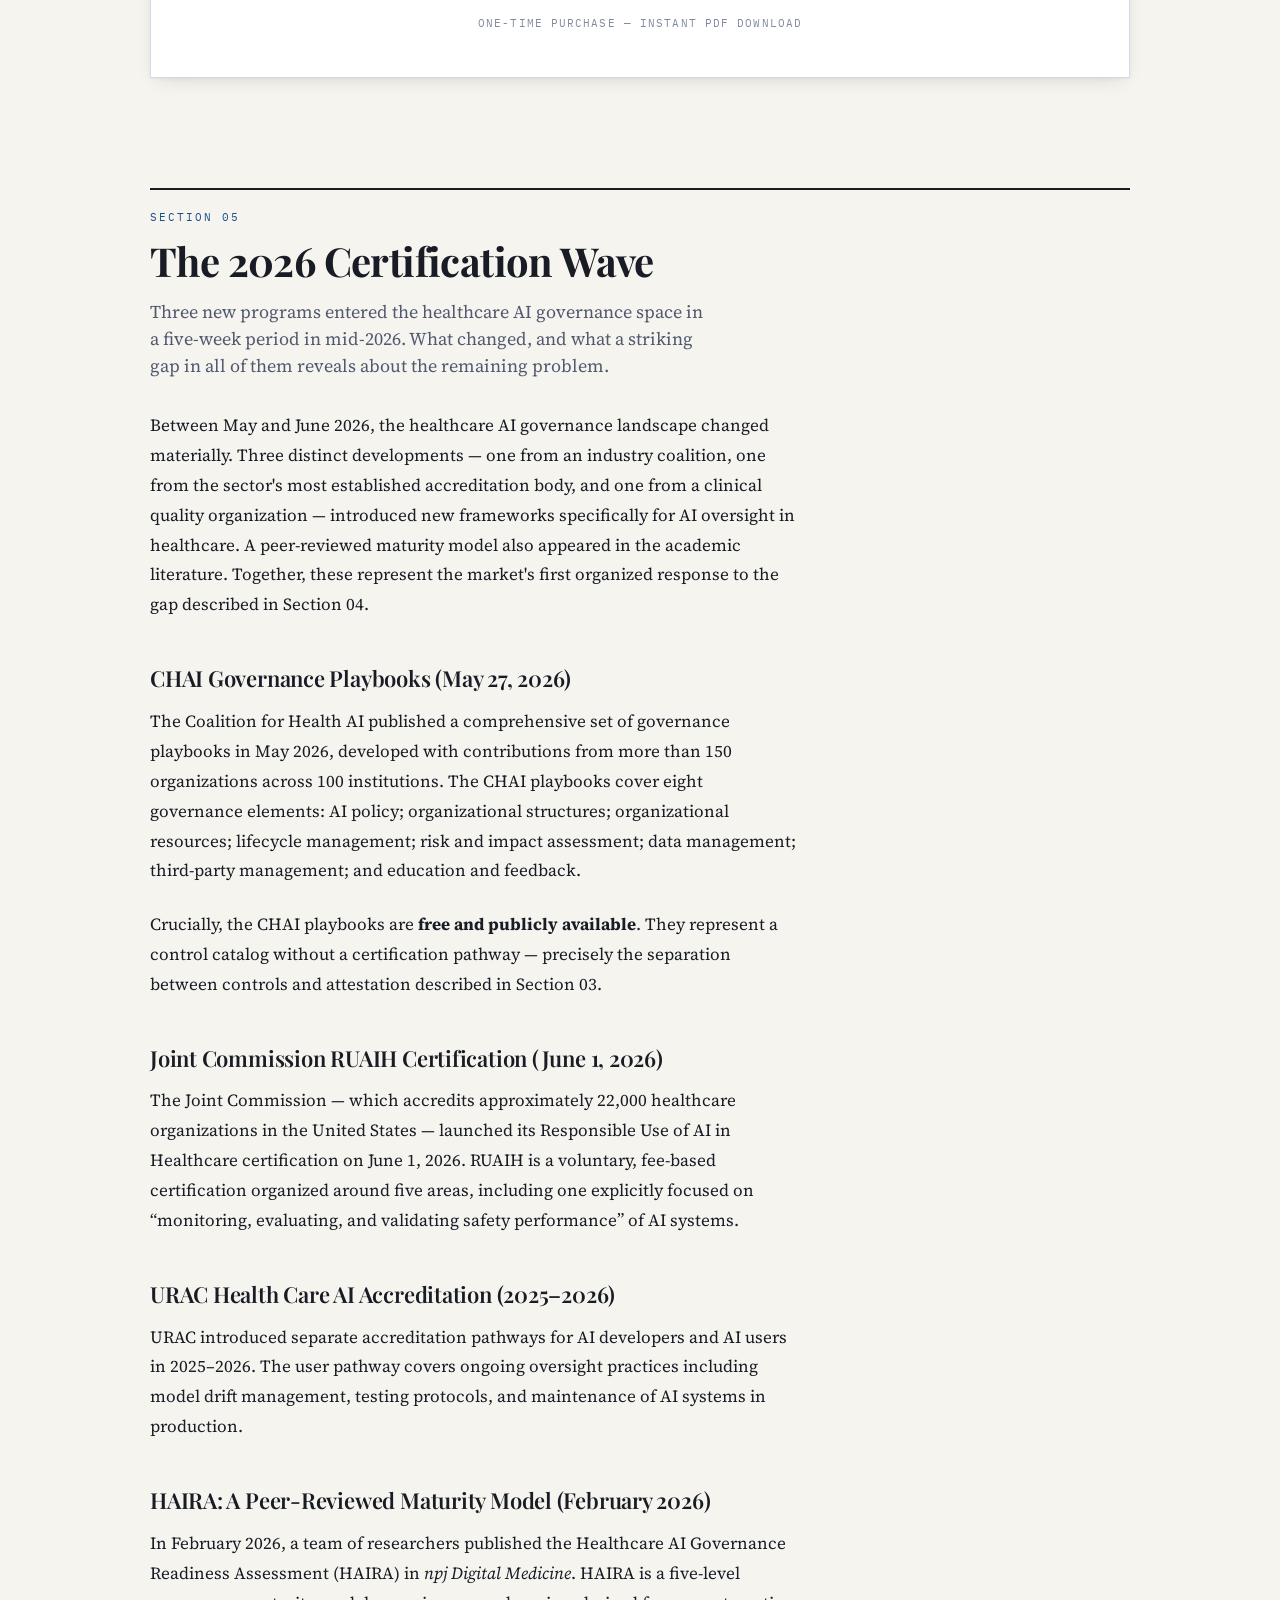
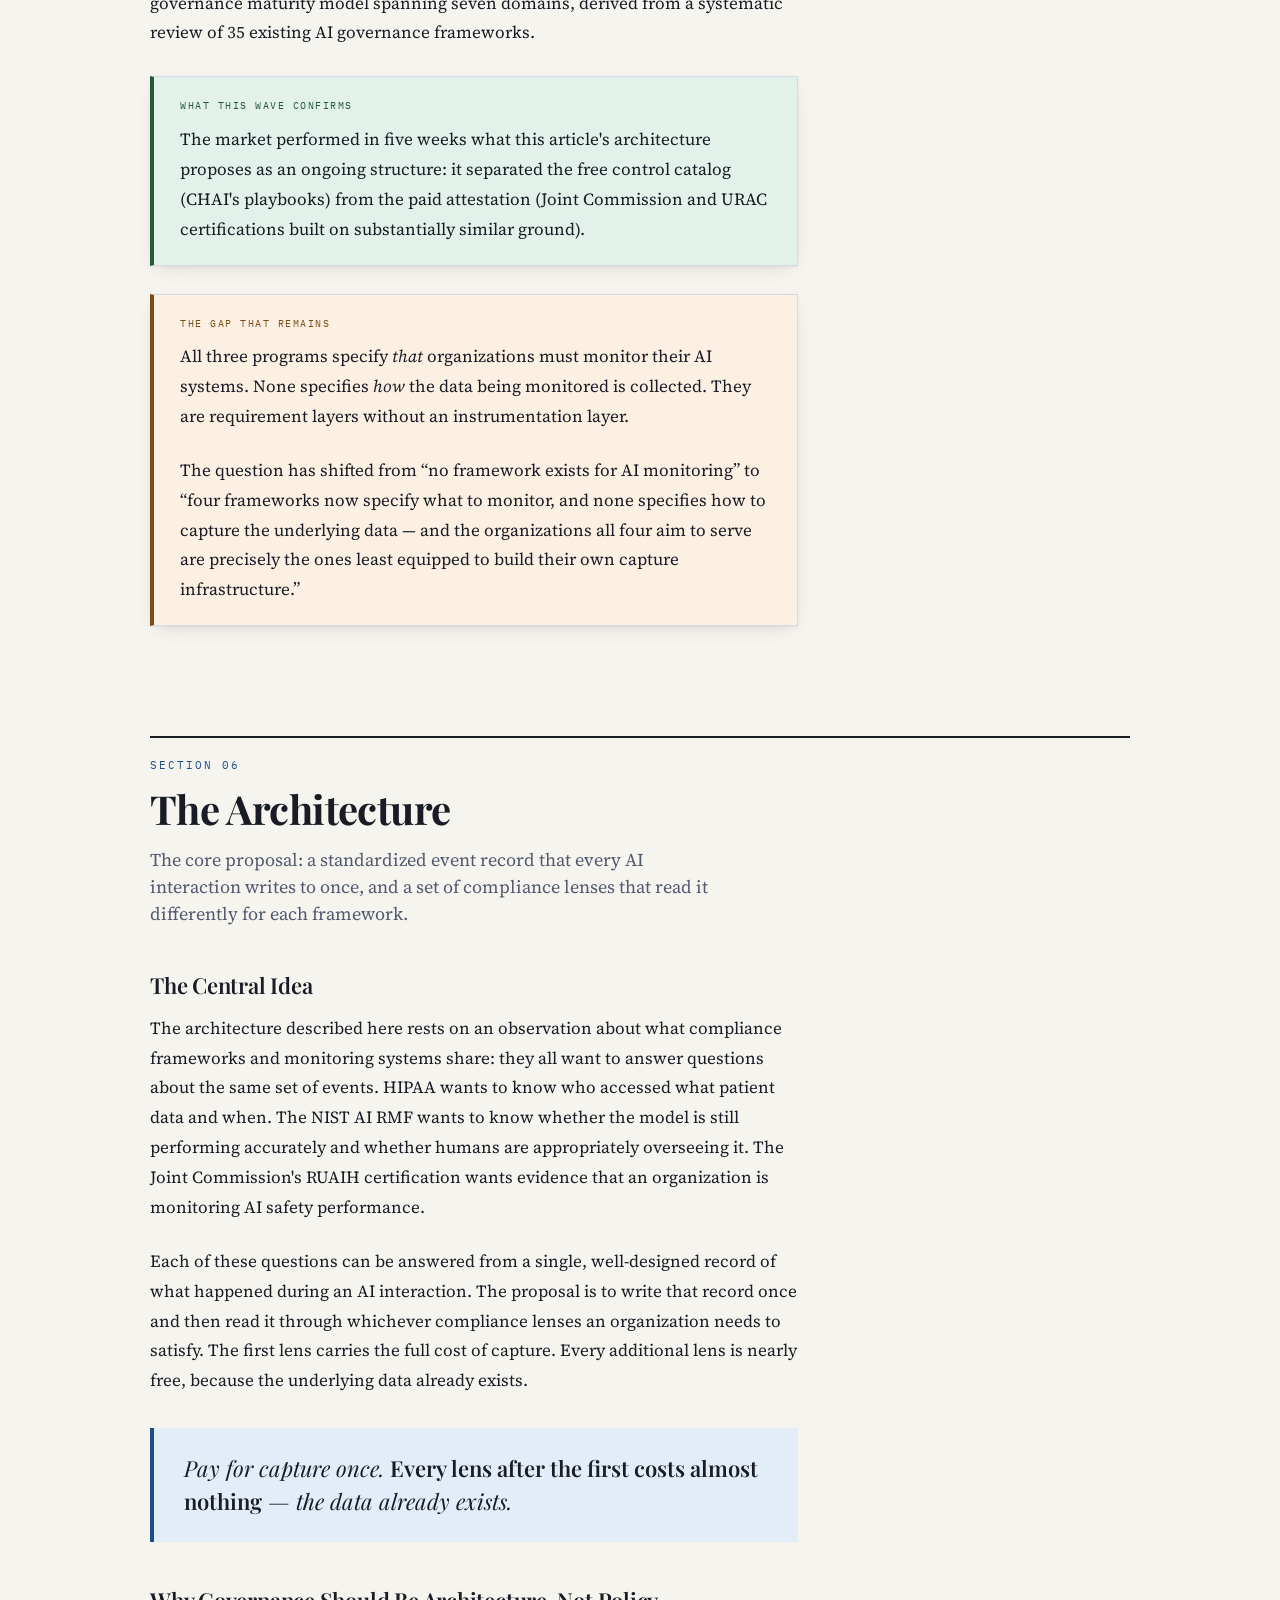
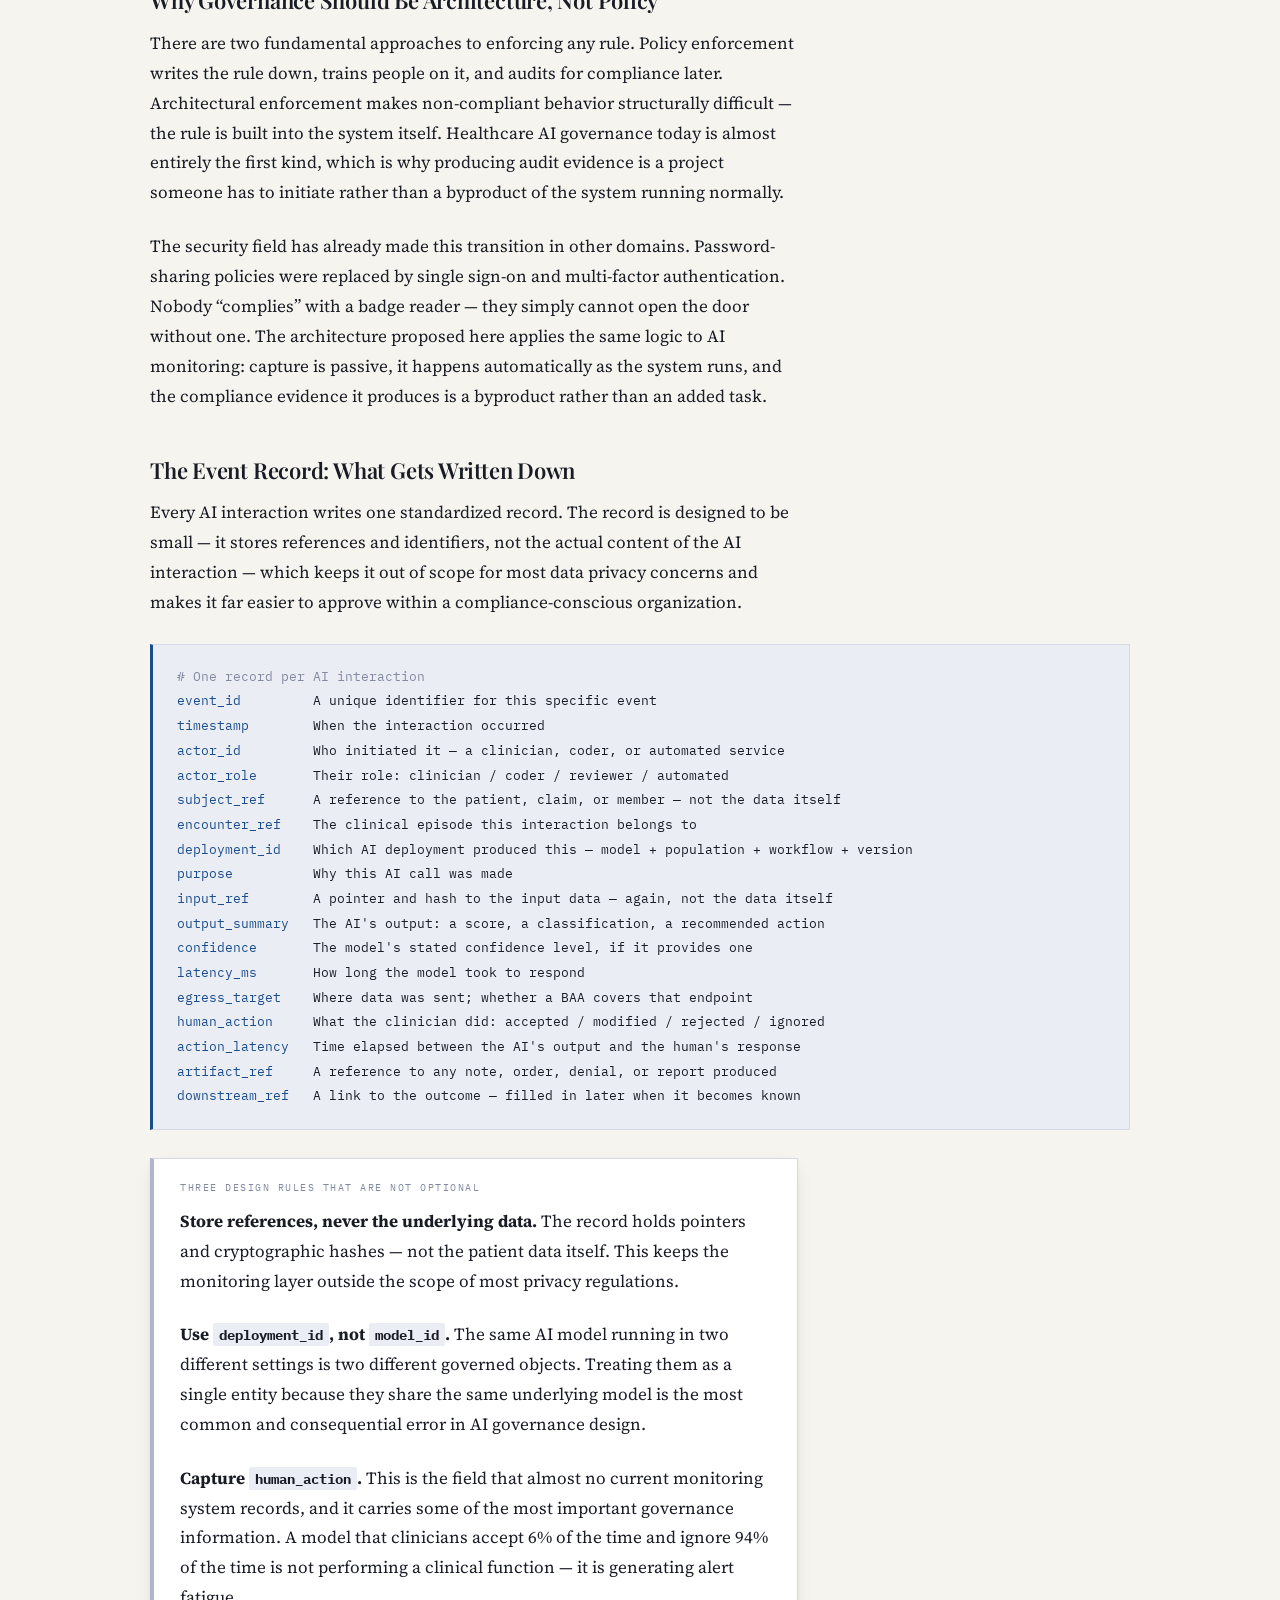
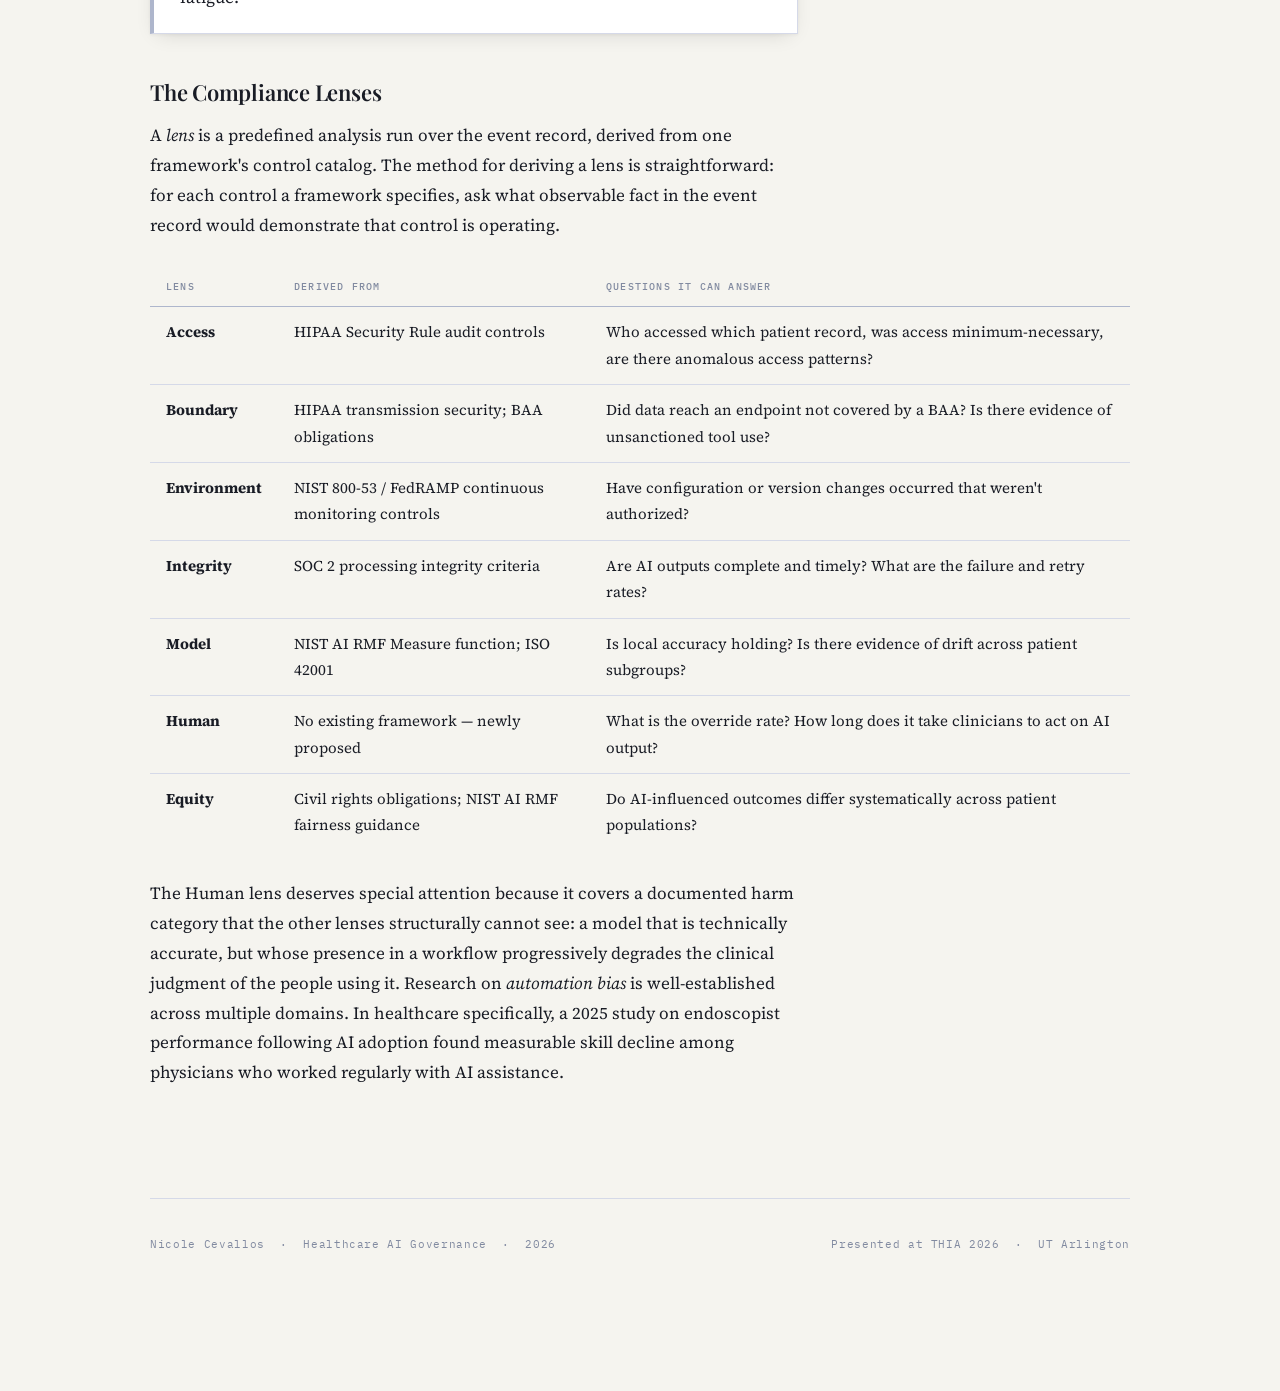
==== commit 514e9dbc: "Add files via upload" ====
--- a/index.html
+++ b/index.html
@@ -396,10 +396,10 @@
   <ol>
     <li><a href="#p1"><span class="n">01</span> Introduction</a></li>
     <li><a href="#p2"><span class="n">02</span> The Regulatory Baseline: HIPAA</a></li>
-    <li><a href="#p3"><span class="n">03</span> The Broader Compliance Landscape</a></li>
-    <li><a href="#p4"><span class="n">04</span> The AI Oversight Gap</a></li>
-    <li><a href="#p5"><span class="n">05</span> The 2026 Certification Wave</a></li>
-    <li><a href="#p6"><span class="n">06</span> The Architecture</a></li>
+    <li><a href="#paywall"><span class="n">03</span> The Broader Compliance Landscape <span class="locked">&#x1F512;</span></a></li>
+    <li><a href="#paywall"><span class="n">04</span> The AI Oversight Gap <span class="locked">&#x1F512;</span></a></li>
+    <li><a href="#paywall"><span class="n">05</span> The 2026 Certification Wave <span class="locked">&#x1F512;</span></a></li>
+    <li><a href="#paywall"><span class="n">06</span> The Architecture <span class="locked">&#x1F512;</span></a></li>
     <li><a href="#paywall"><span class="n">07</span> Collection Methods <span class="locked">&#x1F512;</span></a></li>
     <li><a href="#paywall"><span class="n">08</span> Implementation <span class="locked">&#x1F512;</span></a></li>
     <li><a href="#paywall"><span class="n">09</span> Open Questions &amp; Evidence <span class="locked">&#x1F512;</span></a></li>
@@ -482,15 +482,16 @@
   </div>
 </section>
 
-<!-- ═════════════════════════ 03 FRAMEWORKS ═════ -->
-<section class="part" id="p3">
+<!-- ═══════════════════════════════════ PAYWALL ════ -->
+<section class="part" id="paywall">
   <div class="part-head">
     <span class="part-label">Section 03</span>
     <h2>The Broader Compliance Landscape</h2>
     <p class="part-intro">The frameworks that go further than HIPAA, what each one covers, and why the cost of formal certification keeps most healthcare organizations from pursuing them.</p>
   </div>
 
-  <div class="prose">
+  <div class="paywall-fade">
+    <div class="prose">
     <p>A range of compliance frameworks exists beyond HIPAA, each addressing different aspects of information security, system trustworthiness, and, increasingly, the governance of artificial intelligence. Understanding what each framework covers &mdash; and what it costs &mdash; is essential context for understanding the gap this article addresses.</p>
 
     <h3>The Major Frameworks</h3>
@@ -550,10 +551,36 @@
       <p>An organization can implement HITRUST-level controls without paying for a HITRUST certificate. It forfeits the badge, but retains whatever protective effect those controls provide. This distinction is central to the architecture proposed in Section 06.</p>
     </div>
   </div>
+  </div>
+
+  <div class="paywall-gate" id="paywall-gate">
+    <span class="gate-label">Continue Reading</span>
+    <h3>The full article is one purchase away</h3>
+    <p class="gate-sub">You&rsquo;ve read the foundation. Sections 3&ndash;9 cover the compliance landscape in full, the AI oversight gap, the 2026 certification wave, the proposed architecture, and how to implement it.</p>
+
+    <div class="what-you-get">
+      <div class="wyg-item">
+        <span class="wyg-label">Sections 03 &ndash; 06</span>
+        <p>The full compliance landscape, the AI oversight gap, the 2026 certification wave, and the complete "Capture Once, Govern Many" architecture</p>
+      </div>
+      <div class="wyg-item">
+        <span class="wyg-label">Section 07</span>
+        <p>All six collection methods in full, with a cost &times; capability matrix and tiered starting configurations</p>
+      </div>
+      <div class="wyg-item">
+        <span class="wyg-label">Sections 08 &ndash; 09</span>
+        <p>Staged implementation roadmap, role definitions, open questions, and 19 primary sources for every statistic cited</p>
+      </div>
+    </div>
+
+    <a class="btn-gumroad" href="https://sportycat4.gumroad.com/l/capture-once" target="_blank" rel="noopener">
+      Get the Full Article &mdash; $12
+    </a>
+    <span class="gate-price">One-time purchase &mdash; instant PDF download</span>
+  </div>
 </section>
 
-<!-- ═════════════════════════ 04 AI GAP ══════════ -->
-<section class="part" id="p4">
+<section class="part" id="p4-placeholder" style="display:none">
   <div class="part-head">
     <span class="part-label">Section 04</span>
     <h2>The AI Oversight Gap</h2>
@@ -721,53 +748,6 @@
   </div>
 </section>
 
-<!-- ═══════════════════════════════════ PAYWALL ════ -->
-<section class="part" id="paywall">
-  <div class="part-head">
-    <span class="part-label">Section 07</span>
-    <h2>Collection Methods</h2>
-    <p class="part-intro">Six distinct ways to fill the event record, matched to different organizational budgets, technical capacities, and AI deployment types.</p>
-  </div>
-
-  <div class="paywall-fade">
-    <div class="prose">
-      <p>The event record described in Section 06 can be filled through six different collection methods. These methods differ considerably in what they can observe, what they cost, whether they require engineering staff, and whether they work on AI embedded inside a vendor's product &mdash; a category that encompasses a large and growing share of the AI healthcare organizations actually use.</p>
-
-      <h3>Method A &mdash; Intercepting the Call</h3>
-      <p>The first method involves inserting a <em>wrapper</em> &mdash; sometimes called a shim or middleware &mdash; around the AI call itself. A wrapper is a small piece of code that surrounds an existing function and adds logging without modifying the original code. This produces the highest-fidelity record possible: the exact input, the exact output, the precise timing, and the identity of whoever or whatever made the call, all captured in real time.</p>
-
-      <h3>Method B &mdash; Reading What Already Exists</h3>
-      <p>The second method requires no new interception at all. Instead, it reads records that the organization already produces: EHR audit logs, application logs, database change streams, and most importantly, the HL7 and FHIR message traffic flowing through the interface engine that virtually every provider organization operates...</p>
-    </div>
-  </div>
-
-  <div class="paywall-gate" id="paywall-gate">
-    <span class="gate-label">Continue Reading</span>
-    <h3>The full implementation guide is one purchase away</h3>
-    <p class="gate-sub">You've read the framework. The next three sections are where it becomes operational &mdash; how to collect the data, how to roll it out, and what the evidence base supports.</p>
-
-    <div class="what-you-get">
-      <div class="wyg-item">
-        <span class="wyg-label">Section 07</span>
-        <p>All six collection methods in full, with a cost &times; capability matrix and tiered starting configurations</p>
-      </div>
-      <div class="wyg-item">
-        <span class="wyg-label">Section 08</span>
-        <p>Staged implementation roadmap, role definitions, build order, the legal discoverability question, and three principles that separate programs that succeed from ones that stall</p>
-      </div>
-      <div class="wyg-item">
-        <span class="wyg-label">Section 09</span>
-        <p>Open questions, falsification conditions, anticipated objections, and 19 primary sources for every statistic cited in the article</p>
-      </div>
-    </div>
-
-    <a class="btn-gumroad" href="https://sportycat4.gumroad.com/l/capture-once" target="_blank" rel="noopener">
-      Get the Full Article
-    </a>
-    <span class="gate-price">One-time purchase &mdash; instant PDF download</span>
-  </div>
-</section>
-
 <!-- ══════════════════════════════════ FOOTER ═════ -->
 <footer class="site-foot">
   <span>Nicole Cevallos &nbsp;&middot;&nbsp; Healthcare AI Governance &nbsp;&middot;&nbsp; 2026</span>
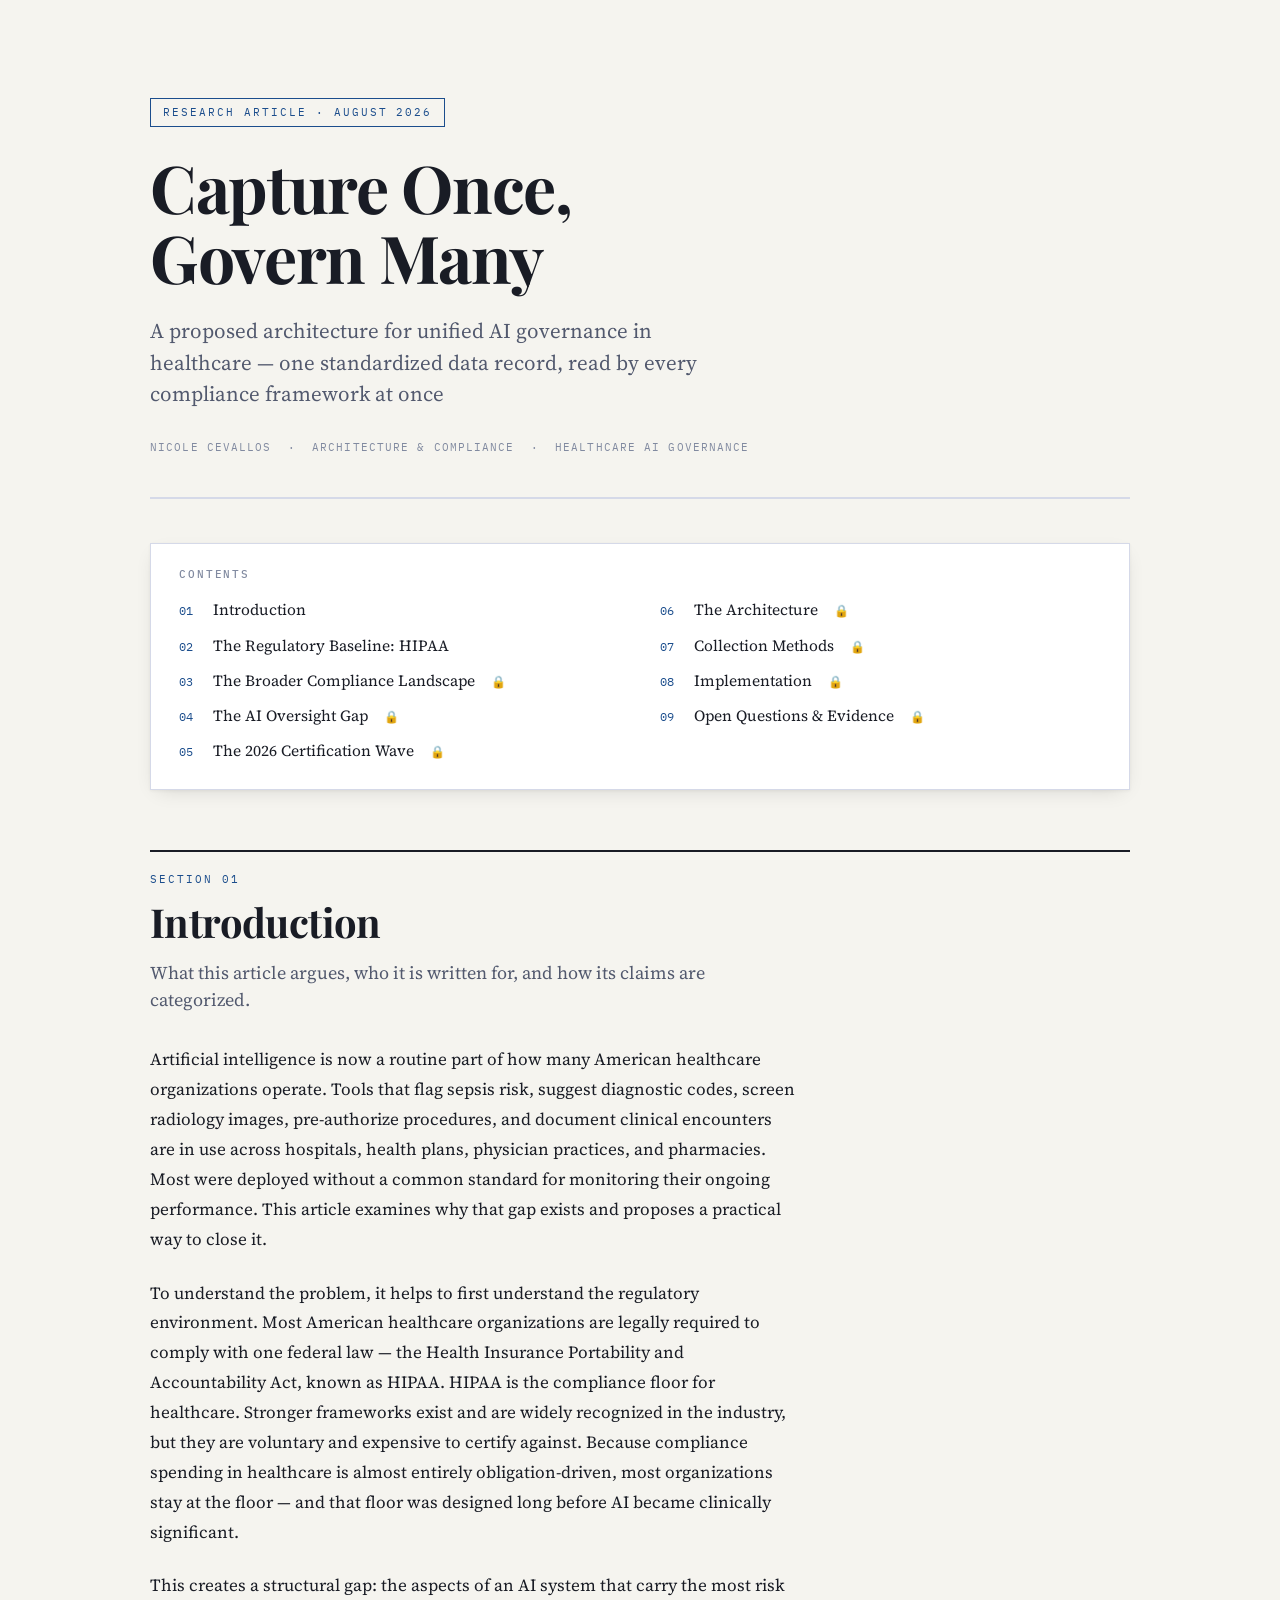
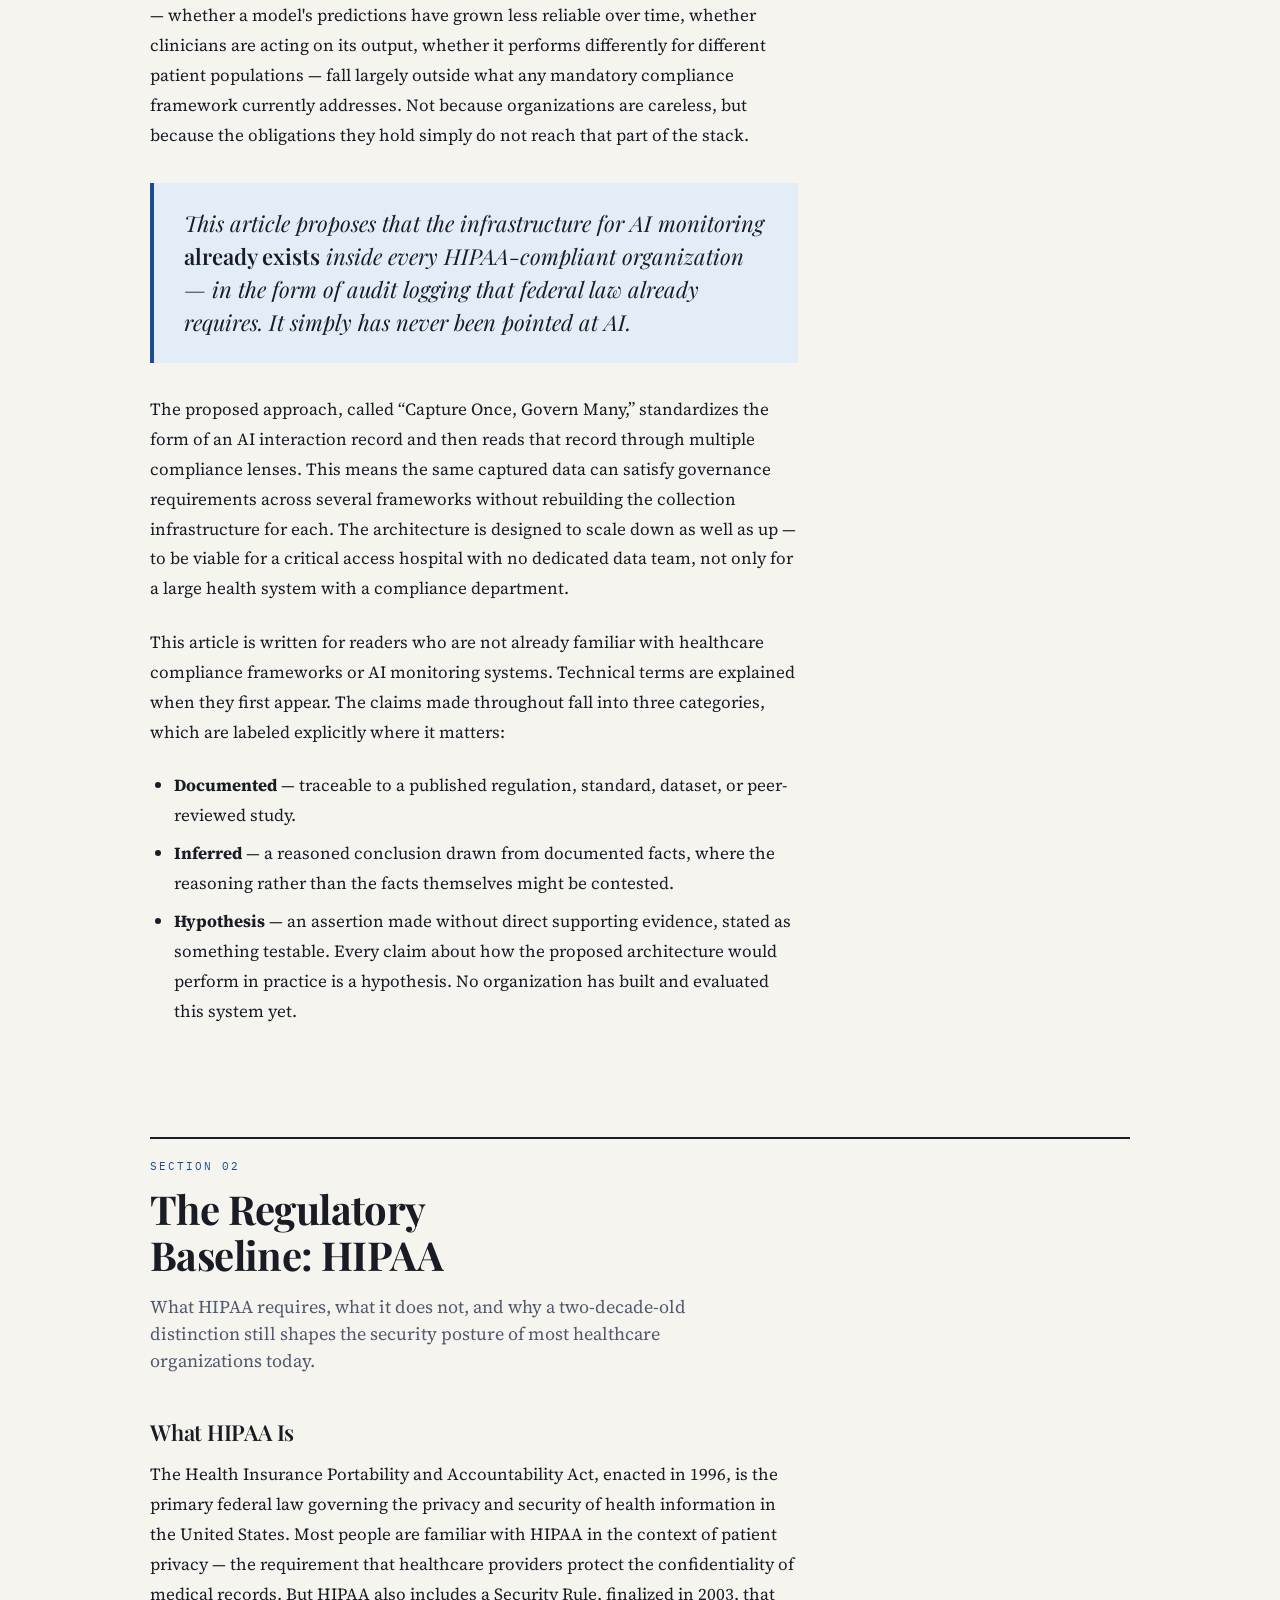
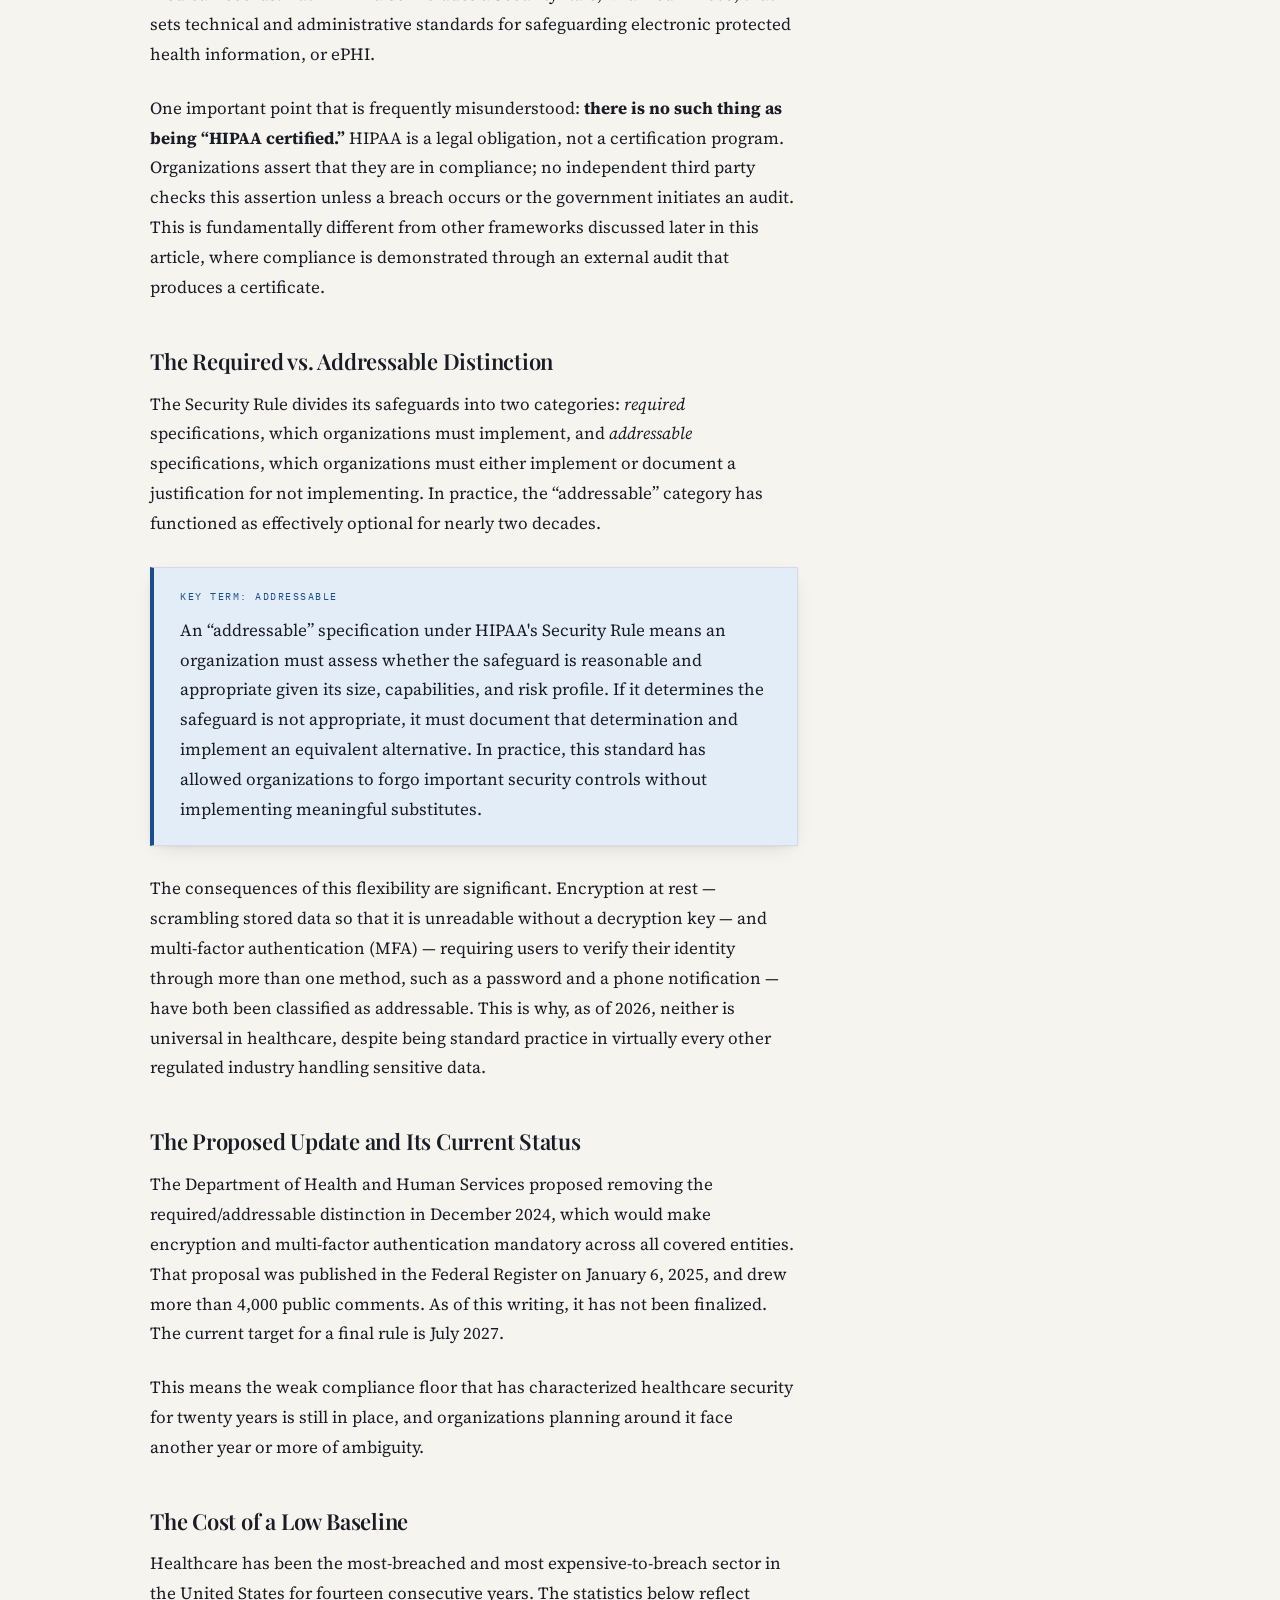
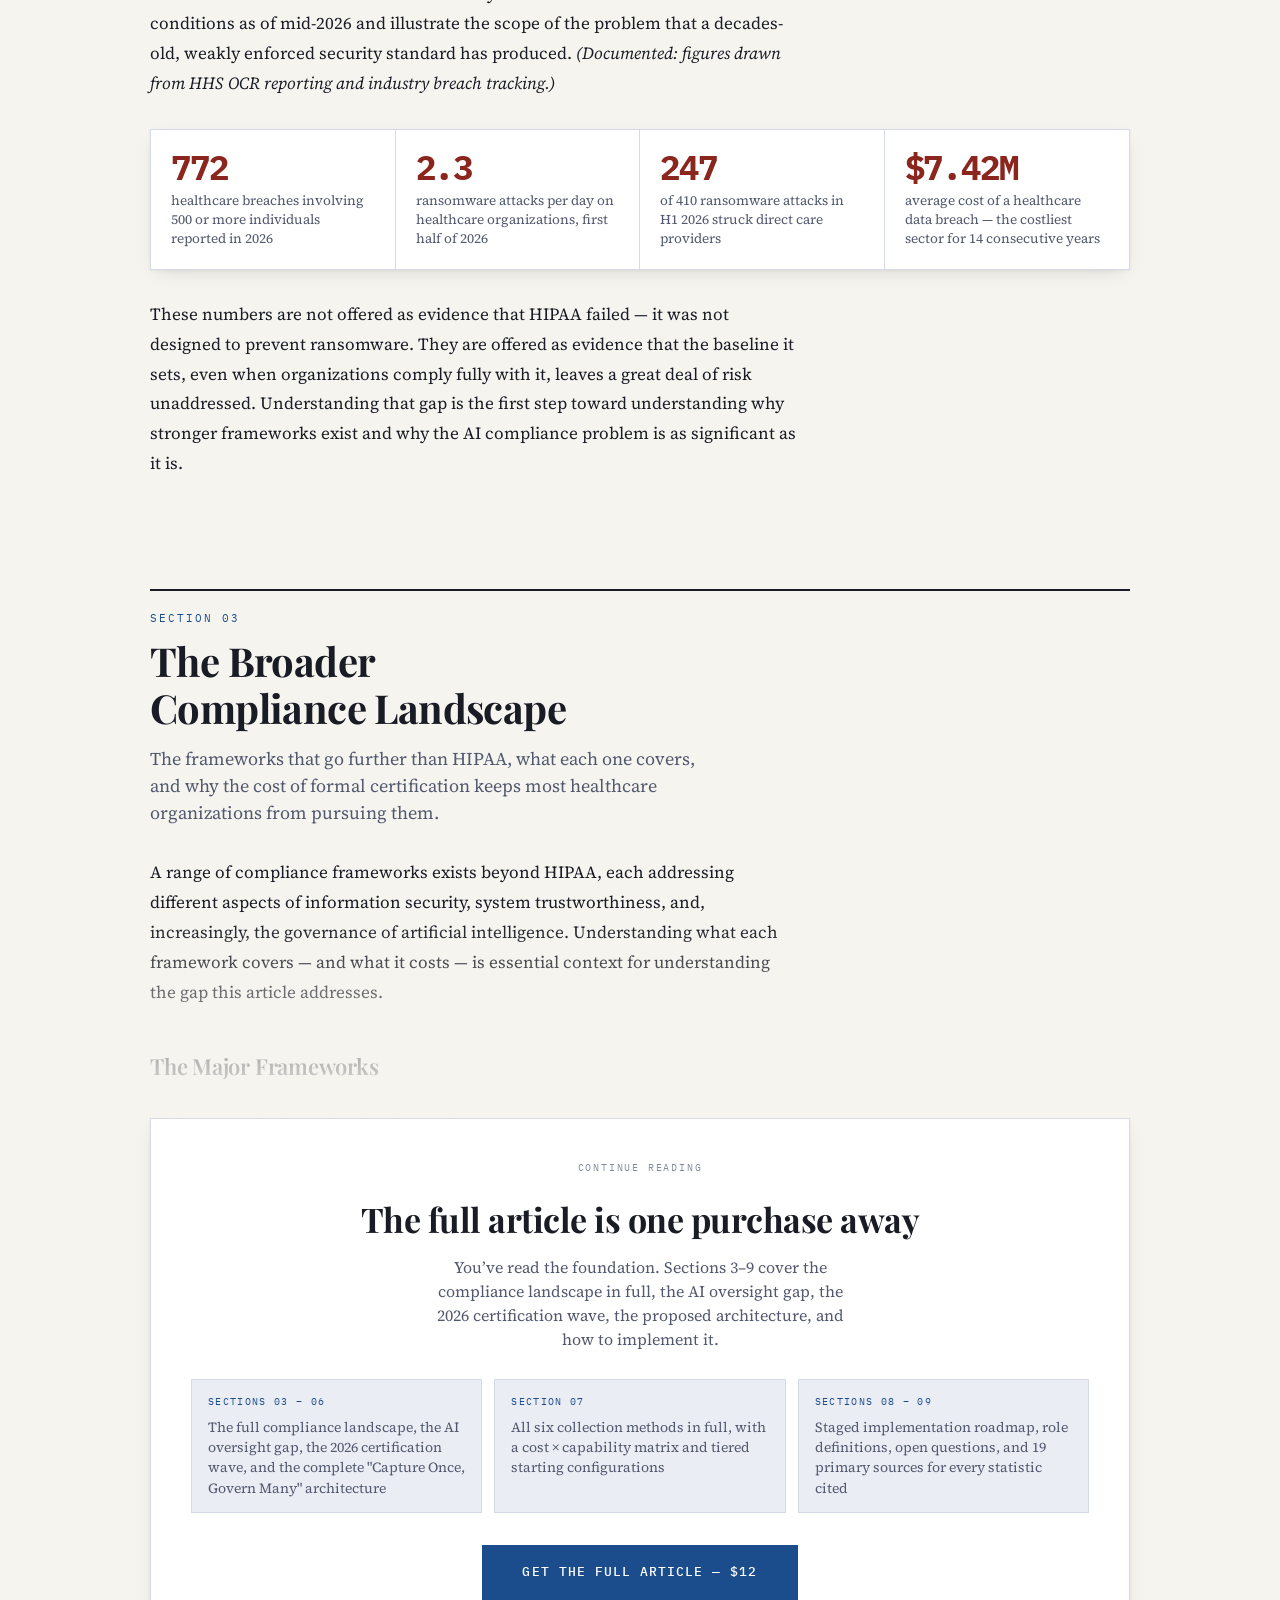
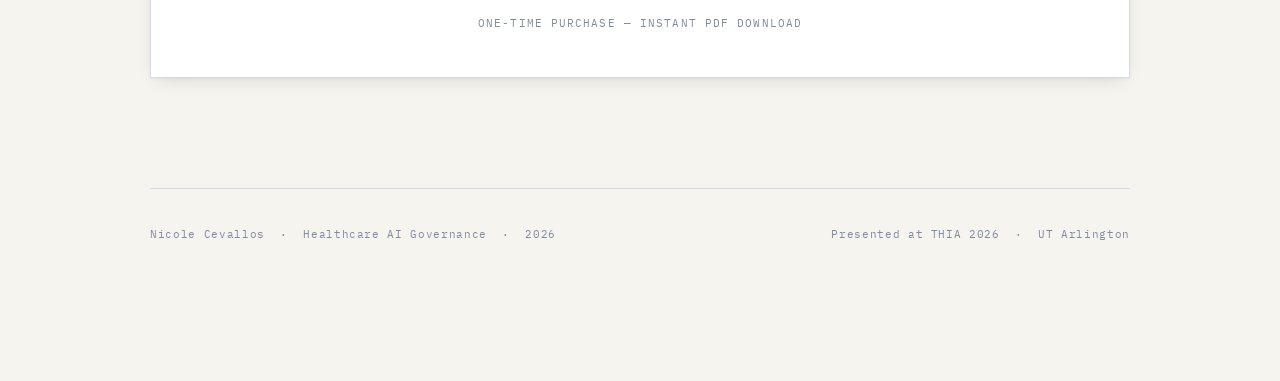
==== commit cd0560f8: "Add files via upload" ====
--- a/index.html
+++ b/index.html
@@ -631,8 +631,8 @@
   </div>
 </section>
 
-<!-- ═════════════════════════ 05 2026 WAVE ═══════ -->
-<section class="part" id="p5">
+<!-- HIDDEN: 05, 06 removed from free preview -->
+<section class="part" id="p5" style="display:none">
   <div class="part-head">
     <span class="part-label">Section 05</span>
     <h2>The 2026 Certification Wave</h2>
@@ -669,7 +669,7 @@
 </section>
 
 <!-- ═════════════════════════ 06 ARCHITECTURE ═══ -->
-<section class="part" id="p6">
+<section class="part" id="p6" style="display:none">
   <div class="part-head">
     <span class="part-label">Section 06</span>
     <h2>The Architecture</h2>
